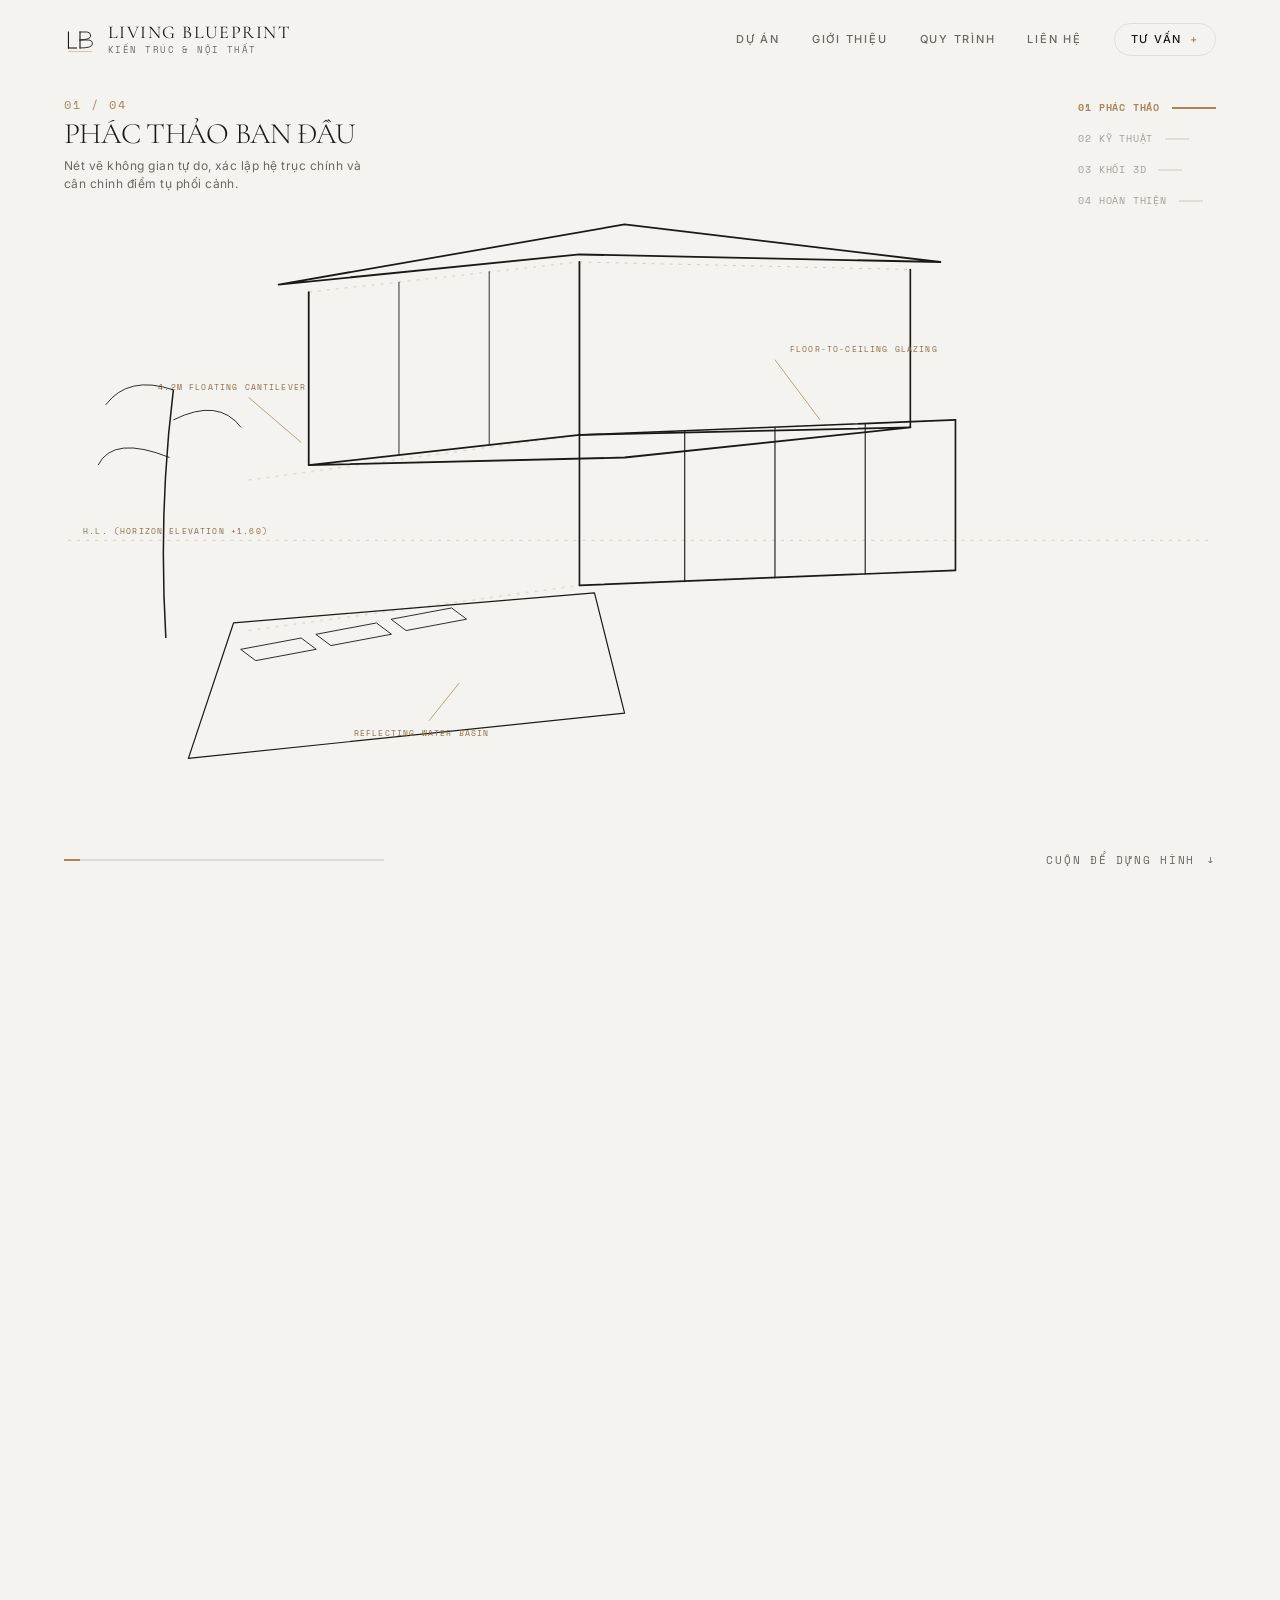
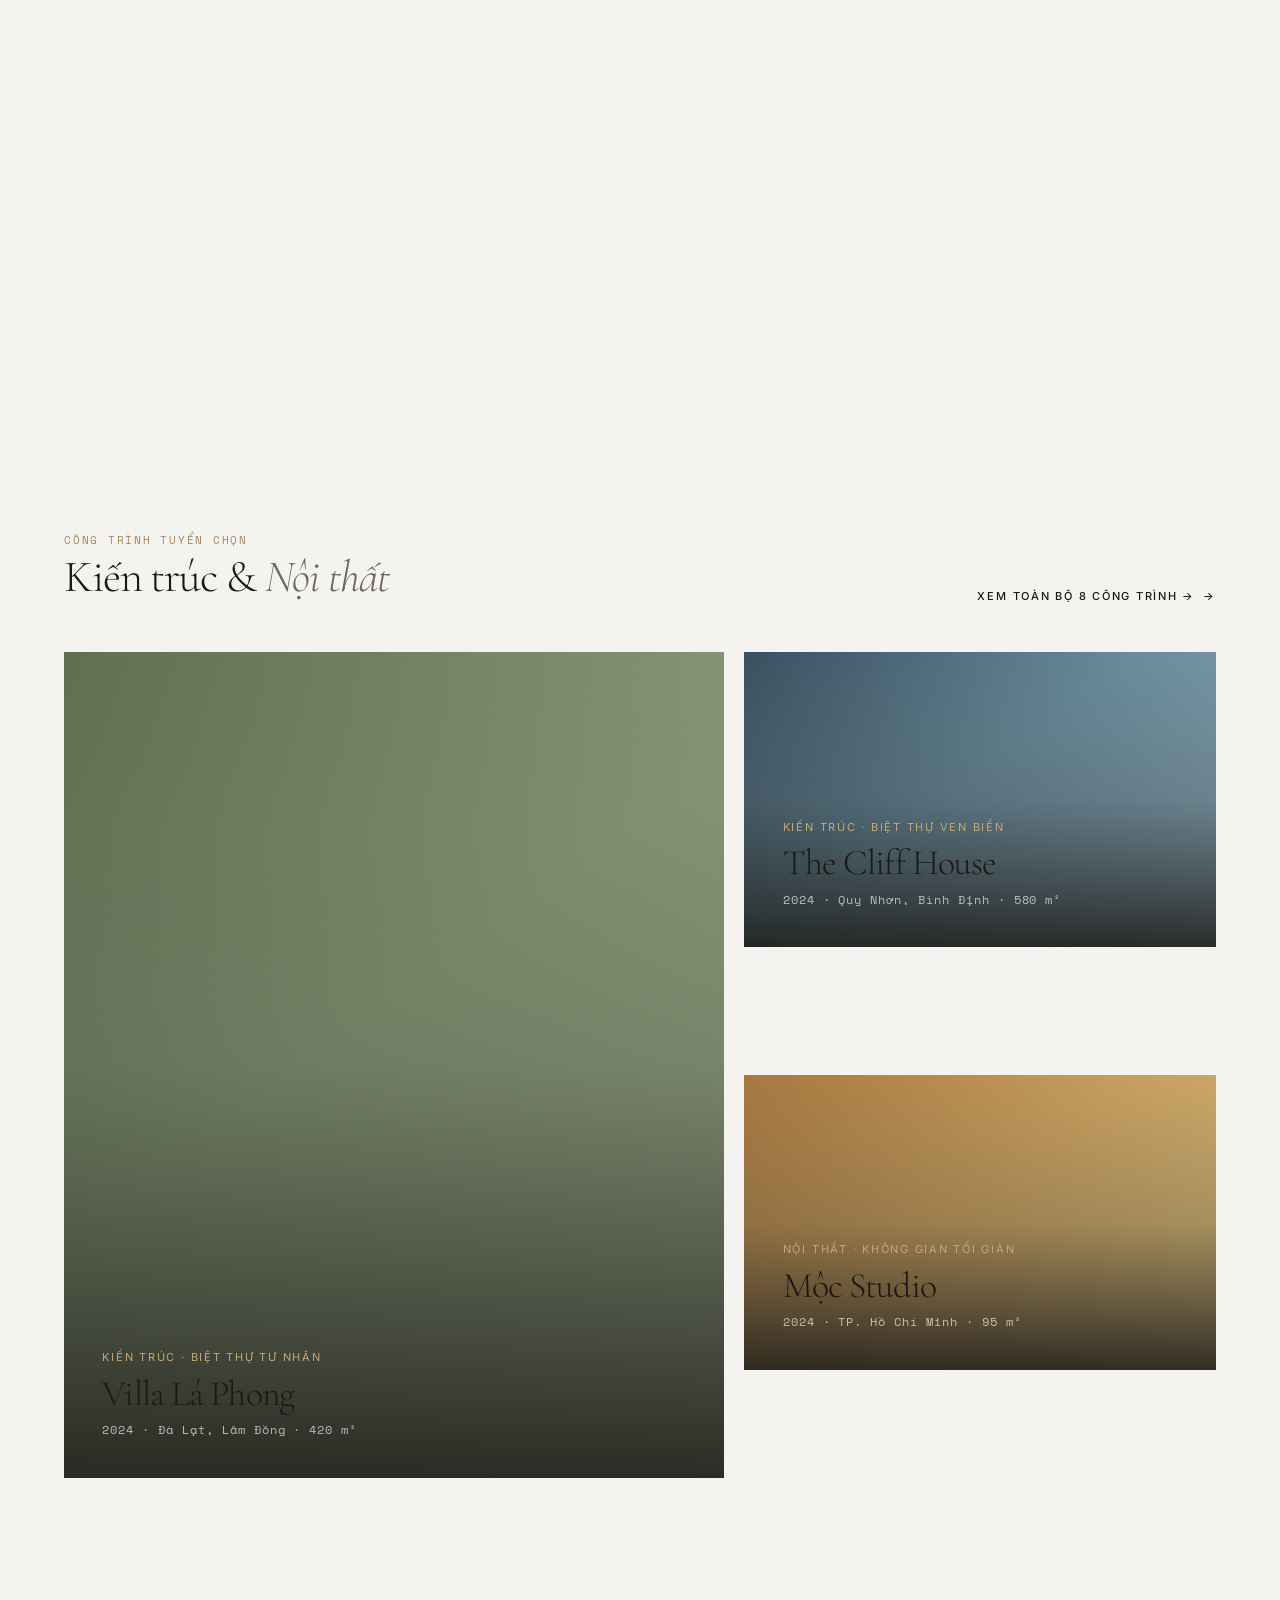
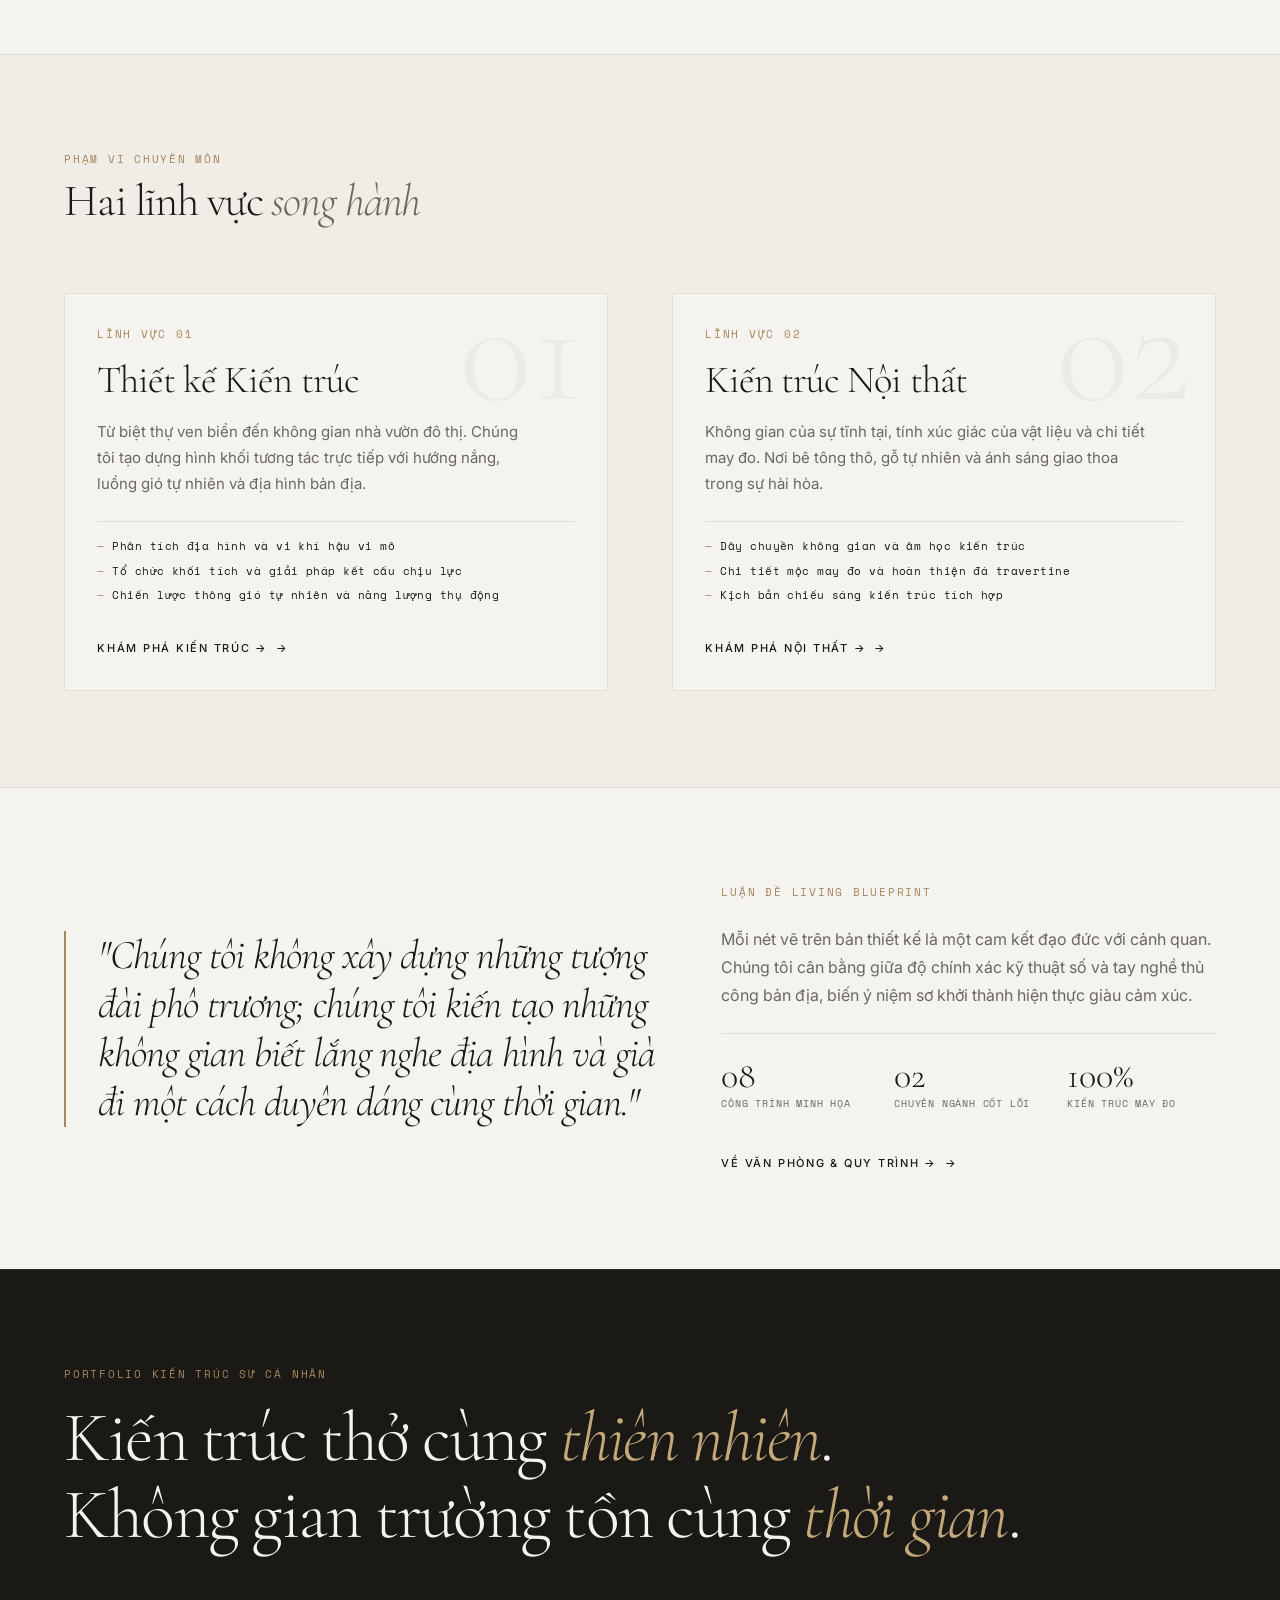
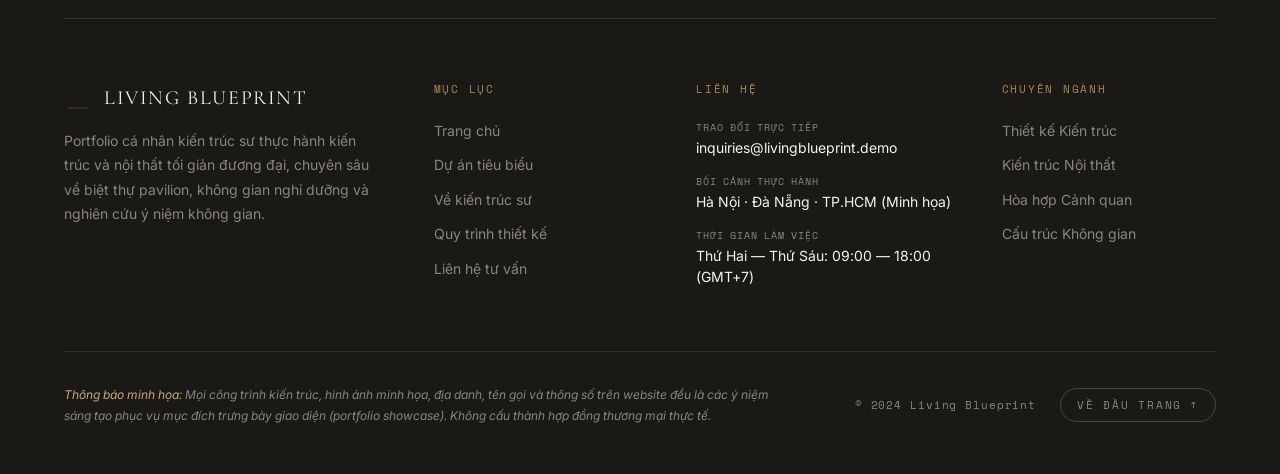
==== index.html @ 94e96c9f "Initial commit: architecture portfolio website Co-Authored-By: Claude Opus 5.5 <noreply@anthropic.co" ====
<!DOCTYPE html>
<html lang="vi">
<head>
  <meta charset="UTF-8">
  <meta name="viewport" content="width=device-width, initial-scale=1.0">
  <meta name="description" content="Living Blueprint — Portfolio cá nhân kiến trúc sư thực hành kiến trúc &amp; nội thất đương đại. Trải nghiệm biến đổi không gian kiến trúc 4 giai đoạn.">
  <meta name="robots" content="noindex, nofollow">
  <title>Living Blueprint — Kiến trúc &amp; Nội thất</title>

  <!-- Open Graph -->
  <meta property="og:type" content="website">
  <meta property="og:title" content="Living Blueprint — Kiến trúc &amp; Nội thất">
  <meta property="og:description" content="Portfolio cá nhân kiến trúc sư thực hành kiến trúc &amp; nội thất tối giản đương đại.">
  <meta property="og:locale" content="vi_VN">

  <!-- Favicon -->
  <link rel="icon" type="image/svg+xml"
    href="data:image/svg+xml,%3Csvg xmlns='http://www.w3.org/2000/svg' viewBox='0 0 32 32'%3E%3Crect width='32' height='32' fill='%23F5F3EF'/%3E%3Cline x1='8' y1='8' x2='8' y2='22' stroke='%231A1916' stroke-width='2'/%3E%3Cline x1='8' y1='22' x2='15' y2='22' stroke='%231A1916' stroke-width='2'/%3E%3Cline x1='18' y1='8' x2='18' y2='22' stroke='%231A1916' stroke-width='2'/%3E%3Cpath d='M18 8 L25 8 Q28 8 28 12 Q28 15 18 16' stroke='%231A1916' stroke-width='1.5' fill='none'/%3E%3Cpath d='M18 16 L26 16 Q30 16 30 20 Q30 24 18 24' stroke='%231A1916' stroke-width='1.5' fill='none'/%3E%3Cline x1='8' y1='28' x2='28' y2='28' stroke='%23A8865C' stroke-width='1'/%3E%3C/svg%3E">

  <!-- Google Fonts: Cormorant Garamond, Inter, Space Mono -->
  <link rel="preconnect" href="https://fonts.googleapis.com">
  <link rel="preconnect" href="https://fonts.gstatic.com" crossorigin>
  <link href="https://fonts.googleapis.com/css2?family=Cormorant+Garamond:ital,wght@0,300;0,400;0,500;0,600;1,300;1,400;1,500&family=Inter:wght@300;400;500;600&family=Space+Mono:ital,wght@0,400;0,700;1,400&display=swap" rel="stylesheet">

  <!-- Foundation CSS -->
  <link rel="stylesheet" href="css/reset.css">
  <link rel="stylesheet" href="css/variables.css">
  <link rel="stylesheet" href="css/typography.css">
  <link rel="stylesheet" href="css/layout.css">

  <!-- Global Components CSS — Phase 1 -->
  <link rel="stylesheet" href="css/components/navbar.css">
  <link rel="stylesheet" href="css/components/drawer.css">
  <link rel="stylesheet" href="css/components/cursor.css">
  <link rel="stylesheet" href="css/components/footer.css">
  <link rel="stylesheet" href="css/components/loader.css">

  <!-- Phase 2: Hero & Home Styles -->
  <link rel="stylesheet" href="css/components/hero.css">
  <link rel="stylesheet" href="css/pages/home.css">

  <!-- GSAP & ScrollTrigger (Local vendor scripts with fallback) -->
  <script src="js/vendor/gsap.min.js"></script>
  <script src="js/vendor/ScrollTrigger.min.js"></script>
</head>

<body>

  <!-- ── 1. PAGE LOADER ── -->
  <div class="page-loader" aria-hidden="false">
    <div class="page-loader__content">
      <img src="assets/svg/logo.svg" alt="" class="page-loader__logo" width="48" height="48">
      <span class="page-loader__brand">Living Blueprint</span>
      <div class="page-loader__line-wrap" aria-hidden="true">
        <div class="page-loader__line"></div>
      </div>
    </div>
  </div>

  <!-- ── 2. CUSTOM RING CURSOR (Desktop only) ── -->
  <div class="custom-cursor is-hidden" aria-hidden="true">
    <div class="custom-cursor__dot"></div>
    <div class="custom-cursor__ring">
      <span class="custom-cursor__label">XEM</span>
    </div>
  </div>

  <!-- ── 3. MOBILE FULLSCREEN DRAWER ── -->
  <aside id="mobile-nav-drawer" class="mobile-drawer" aria-label="Menu di động" aria-hidden="true">
    <div class="mobile-drawer__header">
      <a href="index.html" class="mobile-drawer__brand">
        <img src="assets/svg/logo.svg" alt="" width="28" height="28">
        <span class="mobile-drawer__brand-title">Living Blueprint</span>
      </a>
      <button class="mobile-drawer__close" type="button" aria-label="Đóng menu">
        <img src="assets/svg/icons/close.svg" alt="" class="mobile-drawer__close-icon" width="18" height="18">
      </button>
    </div>

    <nav class="mobile-drawer__nav" aria-label="Liên kết điều hướng di động">
      <ul class="mobile-drawer__list" role="list">
        <li class="mobile-drawer__item">
          <a href="projects.html" class="mobile-drawer__link">
            <span class="mobile-drawer__num">01</span>
            <span class="mobile-drawer__text">Dự án</span>
          </a>
        </li>
        <li class="mobile-drawer__item">
          <a href="about.html" class="mobile-drawer__link">
            <span class="mobile-drawer__num">02</span>
            <span class="mobile-drawer__text">Giới thiệu</span>
          </a>
        </li>
        <li class="mobile-drawer__item">
          <a href="about.html#process" class="mobile-drawer__link">
            <span class="mobile-drawer__num">03</span>
            <span class="mobile-drawer__text">Quy trình</span>
          </a>
        </li>
        <li class="mobile-drawer__item">
          <a href="contact.html" class="mobile-drawer__link">
            <span class="mobile-drawer__num">04</span>
            <span class="mobile-drawer__text">Liên hệ</span>
          </a>
        </li>
      </ul>
    </nav>

    <div class="mobile-drawer__footer">
      <span class="mobile-drawer__meta">Liên hệ hợp tác</span>
      <a href="mailto:hello@livingblueprint.demo" class="mobile-drawer__email">hello@livingblueprint.demo</a>
      <span class="mobile-drawer__note">Mọi ý tưởng kiến trúc hiển thị là tác phẩm minh họa mẫu.</span>
    </div>
  </aside>

  <!-- ── PAGE WRAPPER ── -->
  <div class="page-wrapper">

    <a href="#main-content" class="sr-only">Bỏ qua điều hướng đến nội dung chính</a>

    <!-- ── 4. HEADER & NAVBAR ── -->
    <header role="banner">
      <nav class="site-navbar" aria-label="Điều hướng chính">
        <div class="site-navbar__inner">
          <a href="index.html" class="site-navbar__brand" aria-label="Living Blueprint — Trang chủ">
            <img src="assets/svg/logo.svg" alt="" class="site-navbar__logo-icon" width="32" height="32">
            <div class="site-navbar__brand-text">
              <span class="site-navbar__brand-title">Living Blueprint</span>
              <span class="site-navbar__brand-sub">Kiến trúc &amp; Nội thất</span>
            </div>
          </a>

          <div class="site-navbar__nav">
            <ul class="site-navbar__links" role="list">
              <li><a href="projects.html" class="site-navbar__link">Dự án</a></li>
              <li><a href="about.html" class="site-navbar__link">Giới thiệu</a></li>
              <li><a href="about.html#process" class="site-navbar__link">Quy trình</a></li>
              <li><a href="contact.html" class="site-navbar__link">Liên hệ</a></li>
            </ul>

            <a href="contact.html" class="site-navbar__cta" aria-label="Gửi yêu cầu tư vấn">
              <span>Tư vấn</span>
              <span class="site-navbar__cta-plus" aria-hidden="true">+</span>
            </a>
          </div>

          <!-- Mobile Toggle Button -->
          <button class="site-navbar__toggle" type="button" aria-label="Mở menu điều hướng di động" aria-expanded="false" aria-controls="mobile-nav-drawer">
            <span class="site-navbar__toggle-line"></span>
            <span class="site-navbar__toggle-line"></span>
          </button>
        </div>
      </nav>
    </header>

    <!-- ── MAIN CONTENT ── -->
    <main id="main-content">

      <!-- ========================================================
           PHASE 2: CINEMATIC HERO SCROLL (4-STAGE TRANSFORMATION)
           Stage 1: Sketch → Stage 2: Blueprint → Stage 3: 3D → Stage 4: Reality
           ======================================================== -->
      <section class="hero-cinematic" aria-label="Trải nghiệm kiến trúc tương tác 4 giai đoạn">
        <div class="hero-cinematic__sticky">

          <!-- Background Atmospheric Tone Transitions -->
          <div class="hero-cinematic__bg-blueprint" aria-hidden="true"></div>
          <div class="hero-cinematic__bg-reality" aria-hidden="true"></div>

          <!-- Top HUD Bar: Stage Metadata & Stepper Buttons -->
          <div class="hero-cinematic__hud" aria-live="polite">
            <div class="hero-hud__stage-info">
              <span class="hero-hud__index">01 / 04</span>
              <h2 class="hero-hud__label">PHÁC THẢO BAN ĐẦU</h2>
              <p class="hero-hud__desc">Nét vẽ không gian tự do, xác lập hệ trục chính và cân chỉnh điểm tụ phối cảnh.</p>
            </div>

            <!-- Stage jump stepper -->
            <nav class="hero-hud__stepper" aria-label="Chuyển nhanh giai đoạn kiến trúc">
              <button class="hero-hud__step-btn is-active" data-stage="0" type="button" aria-label="Giai đoạn 1: Phác thảo">
                <span class="hero-hud__step-name">01 Phác thảo</span>
                <span class="hero-hud__step-pill"></span>
              </button>
              <button class="hero-hud__step-btn" data-stage="1" type="button" aria-label="Giai đoạn 2: Bản vẽ kỹ thuật">
                <span class="hero-hud__step-name">02 Kỹ thuật</span>
                <span class="hero-hud__step-pill"></span>
              </button>
              <button class="hero-hud__step-btn" data-stage="2" type="button" aria-label="Giai đoạn 3: Phối cảnh 3D">
                <span class="hero-hud__step-name">03 Khối 3D</span>
                <span class="hero-hud__step-pill"></span>
              </button>
              <button class="hero-hud__step-btn" data-stage="3" type="button" aria-label="Giai đoạn 4: Hoàn thiện thực tế">
                <span class="hero-hud__step-name">04 Hoàn thiện</span>
                <span class="hero-hud__step-pill"></span>
              </button>
            </nav>
          </div>

          <!-- Visual Stage: Master Architectural SVG (Unified Perspective Model) -->
          <div class="hero-cinematic__stage">
            <svg class="hero-architectural-svg" viewBox="0 0 1600 1000" fill="none" xmlns="http://www.w3.org/2000/svg" role="img" aria-label="Mô hình công trình biệt thự pavilion hiện đại qua 4 giai đoạn kiến trúc">
              <title>Living Blueprint — Architectural Transformation</title>

              <!-- Shared Definitions: Grids, Patterns & Gradients -->
              <defs>
                <!-- Blueprint Fine Grid (10x10) -->
                <pattern id="blueprint-grid-fine" width="10" height="10" patternUnits="userSpaceOnUse">
                  <path d="M 10 0 L 0 0 0 10" fill="none" stroke="rgba(74, 144, 217, 0.08)" stroke-width="0.7"/>
                </pattern>
                <!-- Blueprint Major Grid (50x50) -->
                <pattern id="blueprint-grid-major" width="50" height="50" patternUnits="userSpaceOnUse">
                  <rect width="50" height="50" fill="url(#blueprint-grid-fine)"/>
                  <path d="M 50 0 L 0 0 0 50" fill="none" stroke="rgba(74, 144, 217, 0.22)" stroke-width="1"/>
                </pattern>

                <!-- Wood Teak Louvers Pattern for Reality -->
                <pattern id="teak-louvers" width="8" height="20" patternUnits="userSpaceOnUse">
                  <rect width="4" height="20" fill="#9C7244"/>
                  <rect x="4" width="4" height="20" fill="#BD9360"/>
                  <line x1="0" y1="0" x2="0" y2="20" stroke="#7A5630" stroke-width="0.8"/>
                </pattern>

                <!-- Travertine Stone Courses Pattern -->
                <pattern id="travertine-bands" width="60" height="18" patternUnits="userSpaceOnUse">
                  <rect width="60" height="18" fill="#E6DFD3"/>
                  <line x1="0" y1="18" x2="60" y2="18" stroke="#CEC5B6" stroke-width="1"/>
                  <line x1="30" y1="0" x2="30" y2="18" stroke="#CEC5B6" stroke-width="0.6"/>
                </pattern>

                <!-- Glass Reflections Gradient -->
                <linearGradient id="glass-grad" x1="0" y1="0" x2="1" y2="1">
                  <stop offset="0%" stop-color="#CBE0E8" stop-opacity="0.45"/>
                  <stop offset="40%" stop-color="#EAF5F8" stop-opacity="0.75"/>
                  <stop offset="60%" stop-color="#A8C7D2" stop-opacity="0.30"/>
                  <stop offset="100%" stop-color="#8BB0BC" stop-opacity="0.60"/>
                </linearGradient>

                <!-- Pool Water Shimmer Gradient -->
                <linearGradient id="pool-shimmer" x1="0" y1="0" x2="1" y2="0.6">
                  <stop offset="0%" stop-color="#5B8D99"/>
                  <stop offset="50%" stop-color="#7BB4C2"/>
                  <stop offset="100%" stop-color="#4A7985"/>
                </linearGradient>

                <!-- Warm Interior Light Radial Glow -->
                <radialGradient id="interior-glow" cx="50%" cy="50%" r="50%">
                  <stop offset="0%" stop-color="#FFE8B8" stop-opacity="0.9"/>
                  <stop offset="40%" stop-color="#E8C482" stop-opacity="0.6"/>
                  <stop offset="100%" stop-color="#C49B52" stop-opacity="0"/>
                </radialGradient>
              </defs>

              <!-- ==============================================
                   STAGE 1: SKETCH LAYER
                   ============================================== -->
              <g id="layer-sketch" class="hero-layer">
                <!-- Horizon line and Vanishing Rays -->
                <line x1="40" y1="620" x2="1560" y2="620" class="sketch-guide"/>
                <text x="60" y="612" class="sketch-annotation">H.L. (HORIZON ELEVATION +1.60)</text>

                <!-- Left Vanishing Rays (-400, 620) -->
                <line x1="280" y1="740" x2="720" y2="680" class="sketch-guide"/>
                <line x1="280" y1="540" x2="720" y2="480" class="sketch-guide"/>
                <line x1="360" y1="290" x2="720" y2="250" class="sketch-guide"/>

                <!-- Right Vanishing Rays (2200, 620) -->
                <line x1="720" y1="680" x2="1220" y2="660" class="sketch-guide"/>
                <line x1="720" y1="480" x2="1220" y2="460" class="sketch-guide"/>
                <line x1="720" y1="250" x2="1160" y2="260" class="sketch-guide"/>

                <!-- Ground Infinity Pool Perimeter Sketch -->
                <polygon points="200,910 780,850 740,690 260,730" class="sketch-line sketch-stroke" stroke-width="1.6"/>
                <!-- Pool stepping stones -->
                <polygon points="290,780 370,765 350,750 270,765" class="sketch-line sketch-stroke" stroke-width="1.2"/>
                <polygon points="390,760 470,745 450,730 370,745" class="sketch-line sketch-stroke" stroke-width="1.2"/>
                <polygon points="490,740 570,725 550,710 470,725" class="sketch-line sketch-stroke" stroke-width="1.2"/>

                <!-- Ground Level Living Pavilion -->
                <line x1="720" y1="680" x2="720" y2="480" class="sketch-line sketch-stroke" stroke-width="2.2"/>
                <line x1="1220" y1="660" x2="1220" y2="460" class="sketch-line sketch-stroke" stroke-width="2.2"/>
                <line x1="720" y1="680" x2="1220" y2="660" class="sketch-line sketch-stroke" stroke-width="2.2"/>
                <line x1="720" y1="480" x2="1220" y2="460" class="sketch-line sketch-stroke" stroke-width="2.2"/>

                <!-- Ground Floor Slender Steel Columns -->
                <line x1="860" y1="675" x2="860" y2="475" class="sketch-line sketch-stroke" stroke-width="1.5"/>
                <line x1="980" y1="670" x2="980" y2="470" class="sketch-line sketch-stroke" stroke-width="1.5"/>
                <line x1="1100" y1="665" x2="1100" y2="465" class="sketch-line sketch-stroke" stroke-width="1.5"/>

                <!-- Cantilever Floating Upper Volume -->
                <!-- Bottom soffit slab -->
                <polygon points="360,520 720,480 1160,470 780,510" class="sketch-line sketch-stroke" stroke-width="2.4"/>
                <!-- Front vertical corner -->
                <line x1="720" y1="480" x2="720" y2="250" class="sketch-line sketch-stroke" stroke-width="2.4"/>
                <!-- Left cantilever floating edge -->
                <line x1="360" y1="520" x2="360" y2="290" class="sketch-line sketch-stroke" stroke-width="2.4"/>
                <!-- Right volume edge -->
                <line x1="1160" y1="470" x2="1160" y2="260" class="sketch-line sketch-stroke" stroke-width="2.2"/>
                <!-- Top roof slab perimeter -->
                <polygon points="320,280 720,240 1200,250 780,200" class="sketch-line sketch-stroke" stroke-width="2.4"/>
                <!-- Upper floor glazing mullions -->
                <line x1="480" y1="506" x2="480" y2="277" class="sketch-line sketch-stroke" stroke-width="1.2"/>
                <line x1="600" y1="493" x2="600" y2="263" class="sketch-line sketch-stroke" stroke-width="1.2"/>

                <!-- Architectural Sketch Annotations -->
                <g class="sketch-annotations">
                  <path d="M 280 430 L 350 490" stroke="var(--color-accent)" stroke-width="1" marker-end="url(#arrow)"/>
                  <text x="160" y="420" class="sketch-annotation">4.2M FLOATING CANTILEVER</text>

                  <path d="M 980 380 L 1040 460" stroke="var(--color-accent)" stroke-width="1"/>
                  <text x="1000" y="370" class="sketch-annotation">FLOOR-TO-CEILING GLAZING</text>

                  <path d="M 520 860 L 560 810" stroke="var(--color-accent)" stroke-width="1"/>
                  <text x="420" y="880" class="sketch-annotation">REFLECTING WATER BASIN</text>
                </g>

                <!-- Pine tree gesture sketch on left -->
                <path d="M 170 750 Q 160 580 180 420" stroke="var(--color-ink)" stroke-width="2" fill="none"/>
                <path d="M 180 420 Q 120 400 90 440" stroke="var(--color-ink)" stroke-width="1.2" fill="none"/>
                <path d="M 180 460 Q 240 430 270 470" stroke="var(--color-ink)" stroke-width="1.2" fill="none"/>
                <path d="M 175 510 Q 100 480 80 520" stroke="var(--color-ink)" stroke-width="1.2" fill="none"/>
              </g>

              <!-- ==============================================
                   STAGE 2: BLUEPRINT LAYER
                   ============================================== -->
              <g id="layer-blueprint" class="hero-layer" opacity="0">
                <!-- Blueprint Grid Canvas -->
                <rect x="0" y="0" width="1600" height="1000" fill="url(#blueprint-grid-major)"/>

                <!-- Structural Grid Axis Lines -->
                <line x1="360" y1="120" x2="360" y2="860" class="blueprint-axis"/>
                <line x1="720" y1="120" x2="720" y2="860" class="blueprint-axis"/>
                <line x1="1160" y1="120" x2="1160" y2="860" class="blueprint-axis"/>

                <!-- Axis Bubbles Top -->
                <circle cx="360" cy="110" r="16" stroke="#4A90D9" stroke-width="1.5" fill="#0A1628"/>
                <text x="360" y="115" text-anchor="middle" class="blueprint-text">A</text>

                <circle cx="720" cy="110" r="16" stroke="#4A90D9" stroke-width="1.5" fill="#0A1628"/>
                <text x="720" y="115" text-anchor="middle" class="blueprint-text">B</text>

                <circle cx="1160" cy="110" r="16" stroke="#4A90D9" stroke-width="1.5" fill="#0A1628"/>
                <text x="1160" y="115" text-anchor="middle" class="blueprint-text">C</text>

                <!-- Elevation Markers Left -->
                <text x="70" y="255" class="blueprint-dim">▲ ROOF SLAB +7.400</text>
                <line x1="180" y1="250" x2="320" y2="250" stroke="#4A90D9" stroke-width="1" stroke-dasharray="2,3"/>

                <text x="70" y="485" class="blueprint-dim">▲ FFL LEVEL 2 +3.600</text>
                <line x1="180" y1="480" x2="280" y2="480" stroke="#4A90D9" stroke-width="1" stroke-dasharray="2,3"/>

                <text x="70" y="685" class="blueprint-dim">▼ FFL LEVEL 1 +0.000</text>
                <line x1="180" y1="680" x2="260" y2="680" stroke="#4A90D9" stroke-width="1" stroke-dasharray="2,3"/>

                <!-- Dimension Strings (Dimension Ticks) -->
                <!-- Dim A-B (4,200mm) -->
                <line x1="360" y1="160" x2="720" y2="160" stroke="#4A90D9" stroke-width="1.2"/>
                <line x1="360" y1="152" x2="360" y2="168" stroke="#4A90D9" stroke-width="1.5"/>
                <line x1="720" y1="152" x2="720" y2="168" stroke="#4A90D9" stroke-width="1.5"/>
                <text x="540" y="152" text-anchor="middle" class="blueprint-dim">4,200 mm</text>

                <!-- Dim B-C (8,600mm) -->
                <line x1="720" y1="160" x2="1160" y2="160" stroke="#4A90D9" stroke-width="1.2"/>
                <line x1="1160" y1="152" x2="1160" y2="168" stroke="#4A90D9" stroke-width="1.5"/>
                <text x="940" y="152" text-anchor="middle" class="blueprint-dim">8,600 mm</text>

                <!-- Precise CAD Geometry of Pavilion -->
                <!-- Pool basin CAD -->
                <polygon points="200,910 780,850 740,690 260,730" class="blueprint-line" stroke-width="1.5"/>
                <!-- Pool water depth grid -->
                <line x1="230" y1="820" x2="760" y2="770" stroke="rgba(74, 144, 217, 0.4)" stroke-dasharray="3,3"/>

                <!-- Ground Floor Pavilion CAD with double walls -->
                <polygon points="720,680 1220,660 1220,460 720,480" class="blueprint-line" stroke-width="2"/>
                <!-- Inner offset wall line -->
                <polygon points="730,670 1210,652 1210,470 730,488" stroke="rgba(74, 144, 217, 0.5)" stroke-width="1" fill="none"/>

                <!-- Columns Crosshairs -->
                <circle cx="860" cy="575" r="7" stroke="#4A90D9" stroke-width="1.5" fill="#0A1628"/>
                <line x1="850" y1="575" x2="870" y2="575" stroke="#4A90D9" stroke-width="1"/>
                <line x1="860" y1="565" x2="860" y2="585" stroke="#4A90D9" stroke-width="1"/>

                <circle cx="980" cy="570" r="7" stroke="#4A90D9" stroke-width="1.5" fill="#0A1628"/>
                <line x1="970" y1="570" x2="990" y2="570" stroke="#4A90D9" stroke-width="1"/>
                <line x1="980" y1="560" x2="980" y2="580" stroke="#4A90D9" stroke-width="1"/>

                <circle cx="1100" cy="565" r="7" stroke="#4A90D9" stroke-width="1.5" fill="#0A1628"/>
                <line x1="1090" y1="565" x2="1110" y2="565" stroke="#4A90D9" stroke-width="1"/>
                <line x1="1100" y1="555" x2="1100" y2="575" stroke="#4A90D9" stroke-width="1"/>

                <!-- Cantilever Structure CAD -->
                <polygon points="360,520 720,480 1160,470 780,510" class="blueprint-line" stroke-width="2.2"/>
                <polygon points="360,290 720,250 1160,260 780,300" class="blueprint-line" stroke-width="2.2"/>
                <line x1="360" y1="520" x2="360" y2="290" class="blueprint-line" stroke-width="2.2"/>
                <line x1="720" y1="480" x2="720" y2="250" class="blueprint-line" stroke-width="2.2"/>
                <line x1="1160" y1="470" x2="1160" y2="260" class="blueprint-line" stroke-width="2.2"/>

                <!-- Structural cross bracing (tension cable schematic) -->
                <line x1="360" y1="520" x2="720" y2="250" stroke="rgba(74, 144, 217, 0.4)" stroke-dasharray="4,4"/>
                <line x1="360" y1="290" x2="720" y2="480" stroke="rgba(74, 144, 217, 0.4)" stroke-dasharray="4,4"/>

                <!-- Technical Title Block Lower Right -->
                <g transform="translate(1120, 840)">
                  <rect width="400" height="110" fill="#0A1628" stroke="#4A90D9" stroke-width="1.5"/>
                  <text x="20" y="30" class="blueprint-text" font-weight="bold">LIVING BLUEPRINT STUDIO</text>
                  <text x="20" y="55" class="blueprint-dim">PROJECT: MODERN COASTAL PAVILION</text>
                  <text x="20" y="75" class="blueprint-dim">DRAWING: AXONOMETRIC STRUCTURAL FRAME</text>
                  <text x="20" y="95" class="blueprint-dim">SCALE: 1:100 · STAGE 02 / REV 04</text>
                </g>
              </g>

              <!-- ==============================================
                   STAGE 3: 3D VOLUMETRIC FORM
                   ============================================== -->
              <g id="layer-3d" class="hero-layer" opacity="0">
                <!-- Ground cast shadow polygon (45 deg sun shadow) -->
                <polygon points="720,680 1280,660 1480,780 940,840 780,850" fill="rgba(26, 25, 22, 0.16)"/>
                <!-- Cantilever shadow cast over pool water -->
                <polygon points="360,520 720,480 680,720 280,760" fill="rgba(26, 25, 22, 0.22)"/>

                <!-- Sunken Pool Basin 3D Volume -->
                <polygon points="200,910 780,850 740,690 260,730" fill="#758C96"/>
                <!-- Pool water surface -->
                <polygon points="215,898 765,842 730,700 270,736" fill="#98AFB8"/>
                <!-- Stepping stones 3D blocks -->
                <!-- Stone 1 -->
                <polygon points="290,780 370,765 350,750 270,765" fill="#EAE6DE"/>
                <polygon points="270,765 290,780 290,790 270,775" fill="#7A756D"/>
                <polygon points="290,780 370,765 370,775 290,790" fill="#9E988E"/>
                <!-- Stone 2 -->
                <polygon points="390,760 470,745 450,730 370,745" fill="#EAE6DE"/>
                <polygon points="370,745 390,760 390,770 370,755" fill="#7A756D"/>
                <polygon points="390,760 470,745 470,755 390,770" fill="#9E988E"/>
                <!-- Stone 3 -->
                <polygon points="490,740 570,725 550,710 470,725" fill="#EAE6DE"/>
                <polygon points="470,725 490,740 490,750 470,735" fill="#7A756D"/>
                <polygon points="490,740 570,725 570,735 490,750" fill="#9E988E"/>

                <!-- Ground Floor Solid Structure & Glass -->
                <!-- Back solid wall -->
                <polygon points="720,680 1220,660 1220,460 720,480" fill="#C5BFB2"/>
                <!-- Glass Curtain Wall (Semi-transparent with 3D reflection strips) -->
                <polygon points="725,676 1215,657 1215,465 725,483" fill="url(#glass-grad)" stroke="#92A9B2" stroke-width="1"/>
                <line x1="860" y1="672" x2="860" y2="477" stroke="#2B2A27" stroke-width="3"/>
                <line x1="980" y1="667" x2="980" y2="472" stroke="#2B2A27" stroke-width="3"/>
                <line x1="1100" y1="662" x2="1100" y2="467" stroke="#2B2A27" stroke-width="3"/>

                <!-- Cantilever Soffit (Underside in deep architectural shadow) -->
                <polygon points="360,520 720,480 1160,470 780,510" fill="#6A655B"/>

                <!-- Cantilever Front Facade (in partial shade) -->
                <polygon points="720,480 1160,470 1160,260 720,250" fill="#BCB6A8"/>

                <!-- Cantilever Left Facade (Catching direct ambient sun) -->
                <polygon points="360,520 720,480 720,250 360,290" fill="#EFEBE3"/>
                <!-- Cantilever Glass Balcony/Window -->
                <polygon points="380,505 700,475 700,290 380,325" fill="url(#glass-grad)" stroke="#A0B8C2" stroke-width="1"/>

                <!-- Upper Roof Slab 3D Volume (Top surface catching pure skylight) -->
                <!-- Top surface -->
                <polygon points="320,280 720,240 1200,250 780,200" fill="#FAF7F2" stroke="#D8D2C5" stroke-width="1"/>
                <!-- Roof front edge thickness -->
                <polygon points="320,280 720,240 720,250 320,290" fill="#D3CCC0"/>
                <polygon points="720,240 1200,250 1200,260 720,250" fill="#A8A295"/>

                <!-- 3D coordinate compass watermark in corner -->
                <g transform="translate(1360, 200)" opacity="0.4">
                  <line x1="0" y1="0" x2="-40" y2="25" stroke="#1A1916" stroke-width="1.5"/>
                  <text x="-48" y="32" class="sketch-annotation">X</text>
                  <line x1="0" y1="0" x2="40" y2="15" stroke="#1A1916" stroke-width="1.5"/>
                  <text x="45" y="20" class="sketch-annotation">Y</text>
                  <line x1="0" y1="0" x2="0" y2="-45" stroke="#1A1916" stroke-width="1.5"/>
                  <text x="-4" y="-50" class="sketch-annotation">Z</text>
                </g>
              </g>

              <!-- ==============================================
                   STAGE 4: TECTONIC REALITY
                   ============================================== -->
              <g id="layer-reality" class="hero-layer" opacity="0">
                <!-- Warm ambient ground plane -->
                <polygon points="0,680 1600,640 1600,1000 0,1000" fill="#E8E4DC"/>

                <!-- Realistic Pool with Shimmering Water & Caustics -->
                <!-- Pool coping frame (Honed dark basalt stone) -->
                <polygon points="190,920 790,855 745,685 250,725" fill="#42413E"/>
                <!-- Water body -->
                <polygon points="200,910 780,850 740,690 260,730" fill="url(#pool-shimmer)"/>

                <!-- Submerged pool light glow -->
                <ellipse cx="480" cy="780" rx="140" ry="40" fill="rgba(195, 235, 245, 0.45)"/>

                <!-- Stepping Stones in Travertine with underwater reflections -->
                <!-- Step 1 -->
                <polygon points="290,780 370,765 350,750 270,765" fill="#F0EDE4"/>
                <polygon points="270,765 290,780 290,788 270,773" fill="#69655D"/>
                <polygon points="290,780 370,765 370,773 290,788" fill="#8C867B"/>
                <!-- Step 2 -->
                <polygon points="390,760 470,745 450,730 370,745" fill="#F0EDE4"/>
                <polygon points="370,745 390,760 390,768 370,753" fill="#69655D"/>
                <polygon points="390,760 470,745 470,753 390,768" fill="#8C867B"/>
                <!-- Step 3 -->
                <polygon points="490,740 570,725 550,710 470,725" fill="#F0EDE4"/>
                <polygon points="470,725 490,740 490,748 470,733" fill="#69655D"/>
                <polygon points="490,740 570,725 570,733 490,748" fill="#8C867B"/>

                <!-- Ground Floor Travertine Stone Masonry Wall -->
                <polygon points="720,680 1220,660 1220,460 720,480" fill="url(#travertine-bands)"/>

                <!-- Interior Living Room Ambient Warm Glow (Inside Panoramic Glass) -->
                <rect x="730" y="480" width="480" height="190" fill="url(#interior-glow)" opacity="0.85"/>
                <!-- Interior furniture silhouettes inside pavilion -->
                <rect x="880" y="620" width="120" height="35" rx="3" fill="#3D372E" opacity="0.8"/>
                <circle cx="1060" cy="540" r="14" fill="#FFE094" opacity="0.95"/> <!-- Warm pendant sphere -->

                <!-- Ground Floor High-Transparency Glass Screen -->
                <polygon points="725,676 1215,657 1215,465 725,483" fill="url(#glass-grad)" opacity="0.65"/>
                <!-- Architectural Bronze Columns -->
                <line x1="860" y1="672" x2="860" y2="477" stroke="#383024" stroke-width="4"/>
                <line x1="980" y1="667" x2="980" y2="472" stroke="#383024" stroke-width="4"/>
                <line x1="1100" y1="662" x2="1100" y2="467" stroke="#383024" stroke-width="4"/>

                <!-- Cantilever Volume with Rich Natural Teak Wood Louvers -->
                <!-- Underside soffit (smoked oak) -->
                <polygon points="360,520 720,480 1160,470 780,510" fill="#4A3824"/>
                <!-- Front facade louvers -->
                <polygon points="720,480 1160,470 1160,260 720,250" fill="url(#teak-louvers)"/>

                <!-- Left Master Bedroom Cantilever Facade -->
                <polygon points="360,520 720,480 720,250 360,290" fill="#E6DFD4"/>
                <!-- Recessed panoramic glass with warm bedroom lighting -->
                <polygon points="380,505 700,475 700,290 380,325" fill="url(#interior-glow)" opacity="0.75"/>
                <polygon points="380,505 700,475 700,290 380,325" fill="url(#glass-grad)" opacity="0.75"/>

                <!-- Ultra-thin cantilever roof plate with bronze fascia -->
                <polygon points="320,280 720,240 1200,250 780,200" fill="#FAF8F5"/>
                <polygon points="320,280 720,240 720,248 320,288" fill="#8A6C44"/> <!-- Warm bronze fascia edge -->
                <polygon points="720,240 1200,250 1200,258 720,248" fill="#5E482C"/>

                <!-- Landscape: Mature Architectural Japanese/Đà Lạt Pine Tree -->
                <g class="pine-tree-realistic">
                  <!-- Trunk -->
                  <path d="M 170 750 Q 155 580 178 400" stroke="#3D2F22" stroke-width="9" stroke-linecap="round" fill="none"/>
                  <path d="M 178 400 Q 120 380 90 420" stroke="#3D2F22" stroke-width="4.5" stroke-linecap="round" fill="none"/>
                  <path d="M 175 440 Q 230 420 260 450" stroke="#3D2F22" stroke-width="4.5" stroke-linecap="round" fill="none"/>

                  <!-- Textured Pine Needle Tufts -->
                  <ellipse cx="85" cy="415" rx="45" ry="18" fill="#2E4230"/>
                  <ellipse cx="140" cy="385" rx="55" ry="22" fill="#3D543F"/>
                  <ellipse cx="260" cy="445" rx="48" ry="20" fill="#283A2A"/>
                  <ellipse cx="200" cy="360" rx="42" ry="16" fill="#4B634E"/>
                  <ellipse cx="120" cy="470" rx="38" ry="15" fill="#344837"/>

                  <!-- Warm landscape up-light at tree base -->
                  <circle cx="165" cy="745" r="4" fill="#FFE2A0"/>
                  <path d="M 165 745 L 120 540 L 210 540 Z" fill="rgba(255, 226, 160, 0.12)"/>
                </g>
              </g>
            </svg>
          </div>

          <!-- Bottom HUD Bar: Progress Fill & Scroll Down Prompt -->
          <div class="hero-cinematic__bottom-bar">
            <div class="hero-bottom-bar__progress-track" aria-hidden="true">
              <div class="hero-bottom-bar__progress-fill"></div>
            </div>

            <div class="hero-bottom-bar__prompt">
              <span>Cuộn để dựng hình</span>
              <span class="hero-bottom-bar__prompt-arrow" aria-hidden="true">&darr;</span>
            </div>
          </div>

          <!-- Stage 4 Grand Title Reveal Overlay -->
          <div class="hero-stage4-reveal" aria-hidden="true">
            <div class="hero-stage4-reveal__inner">
              <p class="hero-stage4-reveal__kicker" data-content-key="home.heroKicker">LIVING BLUEPRINT · PORTFOLIO KIẾN TRÚC SƯ CÁ NHÂN</p>
              <h2 class="hero-stage4-reveal__title">Từ Nét Vẽ Đến Không Gian Sống</h2>
              <p class="hero-stage4-reveal__desc">
                Hành trình kiến tạo từ nét phác thảo ý niệm đến không gian cư ngụ tĩnh tại. Biệt thự pavilion, kiến trúc đương đại và ánh sáng tự nhiên.
              </p>
              <span style="display: block; font-family: var(--font-mono); font-size: 0.7rem; color: var(--color-accent); letter-spacing: 0.1em; text-transform: uppercase; margin-bottom: 1.25rem;">
                * Minh họa ý niệm kiến trúc (Demo Visualization)
              </span>
              <a href="#featured-works" class="hero-stage4-reveal__cta" data-cursor="view" data-cursor-label="XEM">
                <span>Khám phá công trình tiêu biểu</span>
                <span aria-hidden="true">&darr;</span>
              </a>
            </div>
          </div>

        </div><!-- .hero-cinematic__sticky -->
      </section>

      <!-- ========================================================
           HOMEPAGE SECTION 2: FEATURED WORKS (EDITORIAL GRID)
           Asymmetric 3-Project Layout with Hover Reveal
           ======================================================== -->
      <section id="featured-works" class="section" aria-label="Các công trình tiêu biểu">
        <div class="container">

          <div class="section-head section-head--row">
            <div>
              <span class="section-kicker">Công trình tuyển chọn</span>
              <h2 class="section-title">Kiến trúc &amp; <em>Nội thất</em></h2>
            </div>
            <a href="projects.html" class="link-arrow" data-cursor="view" data-cursor-label="TẤT CẢ">
              Xem toàn bộ 8 công trình &rarr;
            </a>
          </div>

          <!-- Asymmetric 3-Project Grid -->
          <div class="featured-grid" role="list">

            <!-- Lead Hero Card (Villa Lá Phong) -->
            <a href="project.html?slug=villa-la-phong" class="featured-card featured-card--lead" role="listitem" data-cursor="view" data-cursor-label="XEM">
              <div class="featured-card__bg" style="background: linear-gradient(145deg, #5E7050 0%, #8B9D7A 45%, #A8B896 100%)"></div>
              <div class="featured-card__overlay">
                <span class="featured-card__cat">Kiến trúc · Biệt thự tư nhân</span>
                <h3 class="featured-card__title">Villa Lá Phong</h3>
                <span class="featured-card__meta">2024 · Đà Lạt, Lâm Đồng · 420 m²</span>
              </div>
            </a>

            <!-- Side Card 1 (The Cliff House) -->
            <a href="project.html?slug=cliff-house" class="featured-card featured-card--side" role="listitem" data-cursor="view" data-cursor-label="XEM">
              <div class="featured-card__bg" style="background: linear-gradient(145deg, #3A5060 0%, #6A8D9D 45%, #9AB8C8 100%)"></div>
              <div class="featured-card__overlay">
                <span class="featured-card__cat">Kiến trúc · Biệt thự ven biển</span>
                <h3 class="featured-card__title">The Cliff House</h3>
                <span class="featured-card__meta">2024 · Quy Nhơn, Bình Định · 580 m²</span>
              </div>
            </a>

            <!-- Side Card 2 (Mộc Studio) -->
            <a href="project.html?slug=moc-studio" class="featured-card featured-card--side" role="listitem" data-cursor="view" data-cursor-label="XEM">
              <div class="featured-card__bg" style="background: linear-gradient(145deg, #A87840 0%, #C8A060 45%, #E0C888 100%)"></div>
              <div class="featured-card__overlay">
                <span class="featured-card__cat">Nội thất · Không gian tối giản</span>
                <h3 class="featured-card__title">Mộc Studio</h3>
                <span class="featured-card__meta">2024 · TP. Hồ Chí Minh · 95 m²</span>
              </div>
            </a>

          </div>

        </div>
      </section>

      <!-- ========================================================
           HOMEPAGE SECTION 3: DISCIPLINES & PRACTICE STRIP
           Huni Architectes inspired watermark numbers
           ======================================================== -->
      <section class="disciplines-strip" aria-label="Lĩnh vực chuyên môn">
        <div class="container">

          <div class="section-head" style="margin-bottom: var(--space-16);">
            <span class="section-kicker">Phạm vi chuyên môn</span>
            <h2 class="section-title">Hai lĩnh vực <em>song hành</em></h2>
          </div>

          <div class="disciplines-grid">

            <!-- Discipline 01: Architecture -->
            <div class="discipline-card">
              <span class="discipline-watermark" aria-hidden="true">01</span>
              <span class="discipline-tag">Lĩnh vực 01</span>
              <h3 class="discipline-title">Thiết kế Kiến trúc</h3>
              <p class="discipline-desc">
                Từ biệt thự ven biển đến không gian nhà vườn đô thị. Chúng tôi tạo dựng hình khối tương tác trực tiếp với hướng nắng, luồng gió tự nhiên và địa hình bản địa.
              </p>
              <ul class="discipline-list" role="list">
                <li class="discipline-item">Phân tích địa hình và vi khí hậu vi mô</li>
                <li class="discipline-item">Tổ chức khối tích và giải pháp kết cấu chịu lực</li>
                <li class="discipline-item">Chiến lược thông gió tự nhiên và năng lượng thụ động</li>
              </ul>
              <div style="margin-top: var(--space-4);">
                <a href="projects.html" class="link-arrow">Khám phá Kiến trúc &rarr;</a>
              </div>
            </div>

            <!-- Discipline 02: Interiors -->
            <div class="discipline-card">
              <span class="discipline-watermark" aria-hidden="true">02</span>
              <span class="discipline-tag">Lĩnh vực 02</span>
              <h3 class="discipline-title">Kiến trúc Nội thất</h3>
              <p class="discipline-desc">
                Không gian của sự tĩnh tại, tính xúc giác của vật liệu và chi tiết may đo. Nơi bê tông thô, gỗ tự nhiên và ánh sáng giao thoa trong sự hài hòa.
              </p>
              <ul class="discipline-list" role="list">
                <li class="discipline-item">Dây chuyền không gian và âm học kiến trúc</li>
                <li class="discipline-item">Chi tiết mộc may đo và hoàn thiện đá travertine</li>
                <li class="discipline-item">Kịch bản chiếu sáng kiến trúc tích hợp</li>
              </ul>
              <div style="margin-top: var(--space-4);">
                <a href="projects.html" class="link-arrow">Khám phá Nội thất &rarr;</a>
              </div>
            </div>

          </div>

        </div>
      </section>

      <!-- ========================================================
           HOMEPAGE SECTION 4: STUDIO PHILOSOPHY TEASER
           ======================================================== -->
      <section class="teaser-section" aria-label="Triết lý thiết kế">
        <div class="container">
          <div class="teaser-layout">
            <blockquote class="teaser-quote">
              "Chúng tôi không xây dựng những tượng đài phô trương; chúng tôi kiến tạo những không gian biết lắng nghe địa hình và già đi một cách duyên dáng cùng thời gian."
            </blockquote>

            <div class="teaser-content">
              <span class="section-kicker">Luận đề Living Blueprint</span>
              <p class="teaser-text">
                Mỗi nét vẽ trên bản thiết kế là một cam kết đạo đức với cảnh quan. Chúng tôi cân bằng giữa độ chính xác kỹ thuật số và tay nghề thủ công bản địa, biến ý niệm sơ khởi thành hiện thực giàu cảm xúc.
              </p>

              <div class="teaser-stats">
                <div class="teaser-stat-item">
                  <span class="teaser-stat-num">08</span>
                  <span class="teaser-stat-label">Công trình minh họa</span>
                </div>
                <div class="teaser-stat-item">
                  <span class="teaser-stat-num">02</span>
                  <span class="teaser-stat-label">Chuyên ngành cốt lõi</span>
                </div>
                <div class="teaser-stat-item">
                  <span class="teaser-stat-num">100%</span>
                  <span class="teaser-stat-label">Kiến trúc may đo</span>
                </div>
              </div>

              <div style="margin-top: var(--space-4);">
                <a href="about.html" class="link-arrow">Về văn phòng &amp; Quy trình &rarr;</a>
              </div>
            </div>
          </div>
        </div>
      </section>

    </main>

    <!-- ── 5. EDITORIAL FOOTER (Phase 1) ── -->
    <footer class="site-footer" role="contentinfo">
      <div class="site-footer__inner">

        <!-- Hero statement -->
        <div class="site-footer__hero">
          <span class="site-footer__tagline">Portfolio Kiến trúc sư Cá nhân</span>
          <h2 class="site-footer__headline">
            Kiến trúc thở cùng <em>thiên nhiên</em>.<br>
            Không gian trường tồn cùng <em>thời gian</em>.
          </h2>
        </div>

        <!-- 4 Columns Grid -->
        <div class="site-footer__grid">
          <!-- Col 1: Brand -->
          <div class="site-footer__col">
            <a href="index.html" class="site-footer__brand" aria-label="Living Blueprint — Trang chủ">
              <img src="assets/svg/logo.svg" alt="" width="28" height="28">
              <span class="site-footer__brand-title">Living Blueprint</span>
            </a>
            <p class="site-footer__desc">
              Portfolio cá nhân kiến trúc sư thực hành kiến trúc và nội thất tối giản đương đại, chuyên sâu về biệt thự pavilion, không gian nghỉ dưỡng và nghiên cứu ý niệm không gian.
            </p>
          </div>

          <!-- Col 2: Navigation -->
          <div class="site-footer__col">
            <h3 class="site-footer__col-title">Mục lục</h3>
            <ul class="site-footer__list" role="list">
              <li><a href="index.html" class="site-footer__link">Trang chủ</a></li>
              <li><a href="projects.html" class="site-footer__link">Dự án tiêu biểu</a></li>
              <li><a href="about.html" class="site-footer__link">Về kiến trúc sư</a></li>
              <li><a href="about.html#process" class="site-footer__link">Quy trình thiết kế</a></li>
              <li><a href="contact.html" class="site-footer__link">Liên hệ tư vấn</a></li>
            </ul>
          </div>

          <!-- Col 3: Practice info -->
          <div class="site-footer__col">
            <h3 class="site-footer__col-title">Liên hệ</h3>
            <div class="site-footer__info-item">
              <span class="site-footer__info-label">Trao đổi trực tiếp</span>
              <a href="mailto:inquiries@livingblueprint.demo" class="site-footer__info-value">inquiries@livingblueprint.demo</a>
            </div>
            <div class="site-footer__info-item">
              <span class="site-footer__info-label">Bối cảnh thực hành</span>
              <span class="site-footer__info-value">Hà Nội · Đà Nẵng · TP.HCM (Minh họa)</span>
            </div>
            <div class="site-footer__info-item">
              <span class="site-footer__info-label">Thời gian làm việc</span>
              <span class="site-footer__info-value">Thứ Hai — Thứ Sáu: 09:00 — 18:00 (GMT+7)</span>
            </div>
          </div>

          <!-- Col 4: Disciplines & Social -->
          <div class="site-footer__col">
            <h3 class="site-footer__col-title">Chuyên ngành</h3>
            <ul class="site-footer__list" role="list">
              <li><span class="site-footer__link">Thiết kế Kiến trúc</span></li>
              <li><span class="site-footer__link">Kiến trúc Nội thất</span></li>
              <li><span class="site-footer__link">Hòa hợp Cảnh quan</span></li>
              <li><span class="site-footer__link">Cấu trúc Không gian</span></li>
            </ul>
          </div>
        </div>

        <!-- Bottom Bar -->
        <div class="site-footer__bottom">
          <p class="site-footer__disclaimer">
            <strong>Thông báo minh họa:</strong> Mọi công trình kiến trúc, hình ảnh minh họa, địa danh,
            tên gọi và thông số trên website đều là các ý niệm sáng tạo phục vụ mục đích trưng bày giao diện (portfolio showcase).
            Không cấu thành hợp đồng thương mại thực tế.
          </p>

          <div class="site-footer__actions">
            <span class="site-footer__copyright" data-content-key="footer.copyright">&copy; 2024 Living Blueprint</span>
            <button class="site-footer__back-to-top" type="button" aria-label="Cuộn về đầu trang">
              <span>Về đầu trang</span>
              <span class="site-footer__back-to-top-arrow" aria-hidden="true">&uarr;</span>
            </button>
          </div>
        </div>

      </div>
    </footer>

  </div><!-- .page-wrapper -->

  <!-- JavaScript module entry point -->
  <script type="module" src="js/main.js"></script>

</body>
</html>
---- css/variables.css ----
/* ============================================================
   LIVING BLUEPRINT — Design Tokens (CSS Custom Properties)
   Phong cách: Minimal Luxury · Architectural Editorial
   ============================================================ */

:root {

  /* ══════════════════════════════════════════════════════
     COLOR PALETTE
  ══════════════════════════════════════════════════════ */

  /* ── Surfaces ─────────────────────────────────────────── */
  --color-bg:           #F5F3EF;  /* Cream — nền trang chính */
  --color-bg-warm:      #F0EDE7;  /* Cream đậm hơn — section xen kẽ */
  --color-bg-dark:      #1A1916;  /* Charcoal — nền tối, overlay, mobile menu */
  --color-surface:      #FFFFFF;  /* Trắng — card, modal, form */

  /* ── Typography ───────────────────────────────────────── */
  --color-ink:          #1A1916;  /* Chữ chính */
  --color-ink-muted:    #6B6762;  /* Chữ phụ, nhãn */
  --color-ink-faint:    #A8A5A0;  /* Placeholder, disabled */
  --color-on-dark:      #F5F3EF;  /* Chữ trên nền tối */
  --color-on-dark-muted:#8A8580;  /* Chữ phụ trên nền tối */

  /* ── Accent (Warm Bronze) ─────────────────────────────── */
  --color-accent:       #A8865C;  /* Màu nhấn — CTA, hover, số thứ tự */
  --color-accent-light: #C4A87A;  /* Nhạt hơn */
  --color-accent-dark:  #8A6C44;  /* Đậm hơn */
  --color-accent-10:    rgba(168, 134, 92, 0.10);
  --color-accent-20:    rgba(168, 134, 92, 0.20);

  /* ── Blueprint Layer (Hero Stage 2) ───────────────────── */
  --color-blueprint-bg:    #0A1628;
  --color-blueprint-line:  #4A90D9;
  --color-blueprint-grid:  rgba(74, 144, 217, 0.12);
  --color-blueprint-dim:   rgba(74, 144, 217, 0.40);
  --color-blueprint-text:  rgba(74, 144, 217, 0.80);

  /* ── Borders & Lines ──────────────────────────────────── */
  --color-border:       #E2DDD6;
  --color-border-dark:  rgba(26, 25, 22, 0.08);
  --color-line:         rgba(26, 25, 22, 0.06);
  --color-overlay:      rgba(26, 25, 22, 0.55);
  --color-overlay-light:rgba(26, 25, 22, 0.25);


  /* ══════════════════════════════════════════════════════
     TYPOGRAPHY
  ══════════════════════════════════════════════════════ */

  /* ── Font Families ────────────────────────────────────── */
  --font-heading: 'Cormorant Garamond', Georgia, 'Times New Roman', serif;
  --font-ui:      'Inter', system-ui, -apple-system, BlinkMacSystemFont, sans-serif;
  --font-mono:    'Space Mono', 'Courier New', Courier, monospace;

  /* ── Fluid Type Scale ─────────────────────────────────── */
  /* clamp(min, preferred, max) — scales between breakpoints */
  --text-display: clamp(3rem,    8vw,    7rem);    /* 48px → 112px */
  --text-h1:      clamp(2.25rem, 5vw,    4.5rem);  /* 36px → 72px  */
  --text-h2:      clamp(1.75rem, 3.5vw,  3rem);    /* 28px → 48px  */
  --text-h3:      clamp(1.25rem, 2.5vw,  2rem);    /* 20px → 32px  */
  --text-h4:      clamp(1.0625rem,1.5vw, 1.375rem);/* 17px → 22px  */
  --text-body-lg: clamp(1rem,    1.2vw,  1.125rem);/* 16px → 18px  */
  --text-body:    clamp(0.9375rem,1vw,   1rem);     /* 15px → 16px  */
  --text-sm:      0.875rem;   /* 14px */
  --text-xs:      0.75rem;    /* 12px */
  --text-label:   0.6875rem;  /* 11px — uppercase tracking */

  /* ── Font Weights ─────────────────────────────────────── */
  --fw-light:    300;
  --fw-regular:  400;
  --fw-medium:   500;
  --fw-semibold: 600;
  --fw-bold:     700;

  /* ── Line Heights ─────────────────────────────────────── */
  --lh-tight:   1.1;
  --lh-heading: 1.2;
  --lh-normal:  1.5;
  --lh-relaxed: 1.75;
  --lh-loose:   2.0;

  /* ── Letter Spacing ───────────────────────────────────── */
  --ls-tight:   -0.025em;
  --ls-normal:   0em;
  --ls-wide:     0.04em;
  --ls-wider:    0.08em;
  --ls-widest:   0.16em;


  /* ══════════════════════════════════════════════════════
     SPACING SCALE
  ══════════════════════════════════════════════════════ */

  --space-1:  0.25rem;   /*  4px */
  --space-2:  0.5rem;    /*  8px */
  --space-3:  0.75rem;   /* 12px */
  --space-4:  1rem;      /* 16px */
  --space-5:  1.25rem;   /* 20px */
  --space-6:  1.5rem;    /* 24px */
  --space-8:  2rem;      /* 32px */
  --space-10: 2.5rem;    /* 40px */
  --space-12: 3rem;      /* 48px */
  --space-16: 4rem;      /* 64px */
  --space-20: 5rem;      /* 80px */
  --space-24: 6rem;      /* 96px */
  --space-32: 8rem;      /* 128px */


  /* ══════════════════════════════════════════════════════
     LAYOUT
  ══════════════════════════════════════════════════════ */

  --container-max:  1440px;
  --container-pad:  clamp(1.25rem, 5vw, 5rem);  /* 20px → 80px */
  --section-gap:    clamp(4rem, 10vw, 8rem);     /* 64px → 128px */
  --card-gap:       1.25rem;   /* 20px */
  --nav-height:     80px;
  --nav-height-sm:  64px;      /* mobile */


  /* ══════════════════════════════════════════════════════
     EFFECTS & TRANSITIONS
  ══════════════════════════════════════════════════════ */

  /* ── Box Shadows ──────────────────────────────────────── */
  --shadow-xs: 0 1px  3px  rgba(26, 25, 22, 0.06);
  --shadow-sm: 0 2px  8px  rgba(26, 25, 22, 0.08);
  --shadow-md: 0 4px  20px rgba(26, 25, 22, 0.10);
  --shadow-lg: 0 8px  40px rgba(26, 25, 22, 0.12);
  --shadow-xl: 0 16px 60px rgba(26, 25, 22, 0.16);

  /* ── Border Radius ────────────────────────────────────── */
  --radius:      0px;    /* Architectural — không bo tròn */
  --radius-pill: 100px;  /* Dành riêng cho pill button */

  /* ── Transitions ──────────────────────────────────────── */
  --ease-out:    cubic-bezier(0.25, 0.46, 0.45, 0.94);
  --ease-in-out: cubic-bezier(0.45, 0.05, 0.55, 0.95);
  --ease-spring: cubic-bezier(0.34, 1.56, 0.64, 1.00);
  --ease-expo:   cubic-bezier(0.16, 1.00, 0.30, 1.00);

  --transition-fast:   150ms var(--ease-out);
  --transition-ui:     300ms var(--ease-out);
  --transition-slow:   600ms var(--ease-expo);
  --transition-spring: 800ms var(--ease-spring);


  /* ══════════════════════════════════════════════════════
     Z-INDEX SCALE
  ══════════════════════════════════════════════════════ */

  --z-below:    -1;
  --z-base:      0;
  --z-raised:    10;
  --z-dropdown:  100;
  --z-sticky:    200;
  --z-overlay:   300;
  --z-modal:     400;
  --z-cursor:    500;
  --z-loader:    600;
}
---- css/typography.css ----
/* ============================================================
   LIVING BLUEPRINT — Typography System
   ============================================================ */

/* ── Base Body ─────────────────────────────────────────── */

body {
  font-family: var(--font-ui);
  font-size: var(--text-body);
  font-weight: var(--fw-regular);
  line-height: var(--lh-normal);
  color: var(--color-ink);
  background-color: var(--color-bg);
}

/* ── Headings ──────────────────────────────────────────── */
/* Cormorant Garamond — editorial serif */

h1, h2, h3, h4, h5, h6,
.font-heading {
  font-family: var(--font-heading);
  font-weight: var(--fw-light);
  line-height: var(--lh-heading);
  letter-spacing: var(--ls-tight);
  color: var(--color-ink);
}

h1, .h1 { font-size: var(--text-h1); }
h2, .h2 { font-size: var(--text-h2); }
h3, .h3 { font-size: var(--text-h3); }
h4, .h4 { font-size: var(--text-h4); }

/* ── Display (Hero titles) ─────────────────────────────── */

.text-display {
  font-family: var(--font-heading);
  font-size: var(--text-display);
  font-weight: var(--fw-light);
  line-height: var(--lh-tight);
  letter-spacing: var(--ls-tight);
}

/* ── Body Text ─────────────────────────────────────────── */

.text-body-lg {
  font-size: var(--text-body-lg);
  line-height: var(--lh-relaxed);
}

.text-body {
  font-size: var(--text-body);
  line-height: var(--lh-normal);
}

.text-sm {
  font-size: var(--text-sm);
  line-height: var(--lh-normal);
}

.text-xs {
  font-size: var(--text-xs);
  line-height: var(--lh-normal);
}

/* ── Labels ────────────────────────────────────────────── */
/* Used for categories, metadata, navigation */

.label,
.text-label {
  font-family: var(--font-ui);
  font-size: var(--text-label);
  font-weight: var(--fw-medium);
  letter-spacing: var(--ls-widest);
  text-transform: uppercase;
  color: var(--color-ink-muted);
  line-height: var(--lh-loose);
}

/* ── Monospace ─────────────────────────────────────────── */
/* Used for technical data, coordinates, years */

.font-mono,
.text-mono {
  font-family: var(--font-mono);
  font-size: var(--text-xs);
  letter-spacing: var(--ls-wide);
  line-height: var(--lh-normal);
}

/* ── Style Utilities ───────────────────────────────────── */

.text-italic   { font-style: italic; }
.text-normal   { font-style: normal; }
.font-light    { font-weight: var(--fw-light); }
.font-regular  { font-weight: var(--fw-regular); }
.font-medium   { font-weight: var(--fw-medium); }
.font-semibold { font-weight: var(--fw-semibold); }
.font-bold     { font-weight: var(--fw-bold); }
.uppercase     { text-transform: uppercase; }
.lowercase     { text-transform: lowercase; }

/* ── Color Utilities ───────────────────────────────────── */

.text-ink     { color: var(--color-ink); }
.text-muted   { color: var(--color-ink-muted); }
.text-faint   { color: var(--color-ink-faint); }
.text-accent  { color: var(--color-accent); }
.text-on-dark { color: var(--color-on-dark); }

/* ── Alignment ─────────────────────────────────────────── */

.text-left   { text-align: left; }
.text-center { text-align: center; }
.text-right  { text-align: right; }

/* ── Paragraph Spacing ─────────────────────────────────── */

p + p {
  margin-top: var(--space-4);
}

/* ── Links ─────────────────────────────────────────────── */

a.link-underline {
  color: var(--color-ink);
  border-bottom: 1px solid var(--color-accent);
  padding-bottom: 1px;
  transition: color var(--transition-ui), border-color var(--transition-ui);
}

a.link-underline:hover {
  color: var(--color-accent);
}

/* Arrow link */
.link-arrow {
  display: inline-flex;
  align-items: center;
  gap: var(--space-2);
  font-size: var(--text-label);
  font-weight: var(--fw-medium);
  letter-spacing: var(--ls-widest);
  text-transform: uppercase;
  color: var(--color-ink);
  transition: gap var(--transition-ui), color var(--transition-ui);
}

.link-arrow::after {
  content: '→';
  display: inline-block;
  transition: transform var(--transition-ui);
}

.link-arrow:hover {
  color: var(--color-accent);
  gap: var(--space-4);
}

.link-arrow:hover::after {
  transform: translateX(4px);
}

/* ── Watermark Numbers ─────────────────────────────────── */
/* Large decorative numbers — inspired by Huni Architectes */

.watermark-number {
  font-family: var(--font-heading);
  font-size: clamp(5rem, 15vw, 12rem);
  font-weight: var(--fw-light);
  color: var(--color-line);
  line-height: 1;
  letter-spacing: var(--ls-tight);
  user-select: none;
  pointer-events: none;
}

/* ── Quote / Pullquote ─────────────────────────────────── */

blockquote,
.pullquote {
  font-family: var(--font-heading);
  font-size: var(--text-h3);
  font-style: italic;
  font-weight: var(--fw-light);
  line-height: var(--lh-heading);
  letter-spacing: var(--ls-tight);
  color: var(--color-ink);
  padding-left: var(--space-8);
  border-left: 2px solid var(--color-accent);
}

/* ── Selection ─────────────────────────────────────────── */

::selection {
  background-color: var(--color-accent);
  color: var(--color-surface);
}

::-moz-selection {
  background-color: var(--color-accent);
  color: var(--color-surface);
}

/* ── Responsive Adjustments ────────────────────────────── */

@media (max-width: 768px) {
  blockquote,
  .pullquote {
    padding-left: var(--space-5);
    font-size: var(--text-h4);
  }

  .watermark-number {
    font-size: clamp(4rem, 20vw, 8rem);
  }
}
---- css/layout.css ----
/* ============================================================
   LIVING BLUEPRINT — Layout System
   ============================================================ */

/* ── Page Wrapper ──────────────────────────────────────── */

.page-wrapper {
  display: flex;
  flex-direction: column;
  min-height: 100vh;
  overflow-x: hidden;
}

main {
  flex: 1;
}

/* ── Container ─────────────────────────────────────────── */

.container {
  width: 100%;
  max-width: var(--container-max);
  margin-inline: auto;
  padding-inline: var(--container-pad);
}

.container--narrow {
  max-width: 860px;
  margin-inline: auto;
  padding-inline: var(--container-pad);
}

.container--wide {
  max-width: 1600px;
  margin-inline: auto;
  padding-inline: var(--container-pad);
}

.container--flush {
  max-width: 100%;
  padding-inline: 0;
}

/* ── Section ───────────────────────────────────────────── */

.section {
  padding-block: var(--section-gap);
}

.section--sm {
  padding-block: calc(var(--section-gap) * 0.5);
}

.section--lg {
  padding-block: calc(var(--section-gap) * 1.5);
}

.section--flush-top    { padding-top: 0; }
.section--flush-bottom { padding-bottom: 0; }

.section--dark {
  background-color: var(--color-bg-dark);
  color: var(--color-on-dark);
}

.section--warm {
  background-color: var(--color-bg-warm);
}

/* ── Grid System ───────────────────────────────────────── */

.grid {
  display: grid;
  gap: var(--card-gap);
}

.grid-1 { grid-template-columns: 1fr; }
.grid-2 { grid-template-columns: repeat(2, 1fr); }
.grid-3 { grid-template-columns: repeat(3, 1fr); }
.grid-4 { grid-template-columns: repeat(4, 1fr); }
.grid-5 { grid-template-columns: repeat(5, 1fr); }

/* Auto-fill responsive grid */
.grid-auto-sm  { grid-template-columns: repeat(auto-fill, minmax(240px, 1fr)); }
.grid-auto-md  { grid-template-columns: repeat(auto-fill, minmax(320px, 1fr)); }
.grid-auto-lg  { grid-template-columns: repeat(auto-fill, minmax(420px, 1fr)); }

/* Editorial asymmetric grid */
.grid-featured {
  display: grid;
  grid-template-columns: 2fr 1fr;
  grid-template-rows: auto;
  gap: var(--card-gap);
}

.grid-featured__main {
  grid-row: span 2;
}

/* ── Flexbox Utilities ─────────────────────────────────── */

.flex          { display: flex; }
.flex-col      { display: flex; flex-direction: column; }
.inline-flex   { display: inline-flex; }
.flex-wrap     { flex-wrap: wrap; }
.flex-nowrap   { flex-wrap: nowrap; }
.flex-1        { flex: 1; }
.flex-auto     { flex: 1 1 auto; }
.flex-none     { flex: none; }
.flex-shrink-0 { flex-shrink: 0; }

.items-start   { align-items: flex-start; }
.items-center  { align-items: center; }
.items-end     { align-items: flex-end; }
.items-stretch { align-items: stretch; }

.justify-start   { justify-content: flex-start; }
.justify-center  { justify-content: center; }
.justify-end     { justify-content: flex-end; }
.justify-between { justify-content: space-between; }
.justify-around  { justify-content: space-around; }

.self-start  { align-self: flex-start; }
.self-center { align-self: center; }
.self-end    { align-self: flex-end; }

/* ── Gap Utilities ─────────────────────────────────────── */

.gap-1  { gap: var(--space-1); }
.gap-2  { gap: var(--space-2); }
.gap-3  { gap: var(--space-3); }
.gap-4  { gap: var(--space-4); }
.gap-5  { gap: var(--space-5); }
.gap-6  { gap: var(--space-6); }
.gap-8  { gap: var(--space-8); }
.gap-10 { gap: var(--space-10); }
.gap-12 { gap: var(--space-12); }
.gap-16 { gap: var(--space-16); }

/* ── Aspect Ratios ─────────────────────────────────────── */

.ratio-landscape { aspect-ratio: 16 / 9; }
.ratio-square    { aspect-ratio: 1 / 1; }
.ratio-portrait  { aspect-ratio: 3 / 4; }
.ratio-tall      { aspect-ratio: 2 / 3; }
.ratio-ultra     { aspect-ratio: 4 / 5; }
.ratio-cinema    { aspect-ratio: 21 / 9; }

/* ── Spacing Utilities ─────────────────────────────────── */

/* Margin top */
.mt-0  { margin-top: 0; }
.mt-2  { margin-top: var(--space-2); }
.mt-4  { margin-top: var(--space-4); }
.mt-6  { margin-top: var(--space-6); }
.mt-8  { margin-top: var(--space-8); }
.mt-10 { margin-top: var(--space-10); }
.mt-12 { margin-top: var(--space-12); }
.mt-16 { margin-top: var(--space-16); }
.mt-20 { margin-top: var(--space-20); }
.mt-24 { margin-top: var(--space-24); }
.mt-auto { margin-top: auto; }

/* Margin bottom */
.mb-0  { margin-bottom: 0; }
.mb-2  { margin-bottom: var(--space-2); }
.mb-4  { margin-bottom: var(--space-4); }
.mb-6  { margin-bottom: var(--space-6); }
.mb-8  { margin-bottom: var(--space-8); }
.mb-10 { margin-bottom: var(--space-10); }
.mb-12 { margin-bottom: var(--space-12); }
.mb-16 { margin-bottom: var(--space-16); }
.mb-20 { margin-bottom: var(--space-20); }

/* Padding */
.p-4   { padding: var(--space-4); }
.p-6   { padding: var(--space-6); }
.p-8   { padding: var(--space-8); }
.px-4  { padding-inline: var(--space-4); }
.px-6  { padding-inline: var(--space-6); }
.px-8  { padding-inline: var(--space-8); }
.py-4  { padding-block: var(--space-4); }
.py-6  { padding-block: var(--space-6); }
.py-8  { padding-block: var(--space-8); }
.py-12 { padding-block: var(--space-12); }
.py-16 { padding-block: var(--space-16); }

/* ── Display ───────────────────────────────────────────── */

.block        { display: block; }
.inline-block { display: inline-block; }
.inline       { display: inline; }
.hidden       { display: none; }
.invisible    { visibility: hidden; }

/* Screen reader only */
.sr-only {
  position: absolute;
  width: 1px;
  height: 1px;
  padding: 0;
  margin: -1px;
  overflow: hidden;
  clip: rect(0, 0, 0, 0);
  white-space: nowrap;
  border: 0;
}

/* ── Position ──────────────────────────────────────────── */

.relative { position: relative; }
.absolute { position: absolute; }
.fixed    { position: fixed; }
.sticky   { position: sticky; }
.inset-0  { inset: 0; }
.top-0    { top: 0; }
.bottom-0 { bottom: 0; }
.left-0   { left: 0; }
.right-0  { right: 0; }

/* ── Size ──────────────────────────────────────────────── */

.w-full  { width: 100%; }
.h-full  { height: 100%; }
.w-screen  { width: 100vw; }
.h-screen  { height: 100vh; }
.min-h-screen { min-height: 100vh; }
.max-w-full  { max-width: 100%; }

/* ── Object Fit ────────────────────────────────────────── */

.object-cover   { object-fit: cover; object-position: center; }
.object-contain { object-fit: contain; }
.object-top     { object-position: top; }
.object-bottom  { object-position: bottom; }

/* ── Overflow ──────────────────────────────────────────── */

.overflow-hidden { overflow: hidden; }
.overflow-clip   { overflow: clip; }
.overflow-auto   { overflow: auto; }
.overflow-x-hidden { overflow-x: hidden; }
.overflow-y-auto   { overflow-y: auto; }

/* ── Dividers ──────────────────────────────────────────── */

.divider {
  height: 1px;
  background-color: var(--color-border);
  margin-block: var(--space-8);
}

.divider--sm { margin-block: var(--space-4); }
.divider--lg { margin-block: var(--space-16); }

/* Vertical divider */
.divider-v {
  width: 1px;
  height: 100%;
  background-color: var(--color-border);
  margin-inline: var(--space-8);
}

/* ── Architectural Grid Lines ──────────────────────────── */
/* Subtle vertical guide lines — inspired by Huni Architectes */

.arch-grid-bg {
  position: relative;
}

.arch-grid-bg::before {
  content: '';
  position: absolute;
  inset: 0;
  background-image:
    repeating-linear-gradient(
      to right,
      var(--color-line) 0px,
      var(--color-line) 1px,
      transparent 1px,
      transparent calc(25% - 0px)
    );
  pointer-events: none;
  z-index: var(--z-below);
}

/* ── Z-index Utilities ─────────────────────────────────── */

.z-raised   { z-index: var(--z-raised); }
.z-dropdown { z-index: var(--z-dropdown); }
.z-sticky   { z-index: var(--z-sticky); }
.z-overlay  { z-index: var(--z-overlay); }
.z-modal    { z-index: var(--z-modal); }

/* ── Pointer ───────────────────────────────────────────── */

.pointer-none   { pointer-events: none; }
.pointer-auto   { pointer-events: auto; }
.select-none    { user-select: none; }
.cursor-pointer { cursor: pointer; }

/* ── Opacity ───────────────────────────────────────────── */

.opacity-0  { opacity: 0; }
.opacity-25 { opacity: 0.25; }
.opacity-50 { opacity: 0.5; }
.opacity-75 { opacity: 0.75; }
.opacity-100{ opacity: 1; }

/* ══════════════════════════════════════════════════════
   RESPONSIVE OVERRIDES
══════════════════════════════════════════════════════ */

/* Tablet — ≤ 1024px */
@media (max-width: 1024px) {
  .grid-4  { grid-template-columns: repeat(2, 1fr); }
  .grid-3  { grid-template-columns: repeat(2, 1fr); }

  .grid-featured {
    grid-template-columns: 1fr 1fr;
  }

  .lg\:hidden { display: none; }
  .lg\:block  { display: block; }
}

/* Mobile — ≤ 768px */
@media (max-width: 768px) {
  .grid-4,
  .grid-3,
  .grid-2 {
    grid-template-columns: 1fr;
  }

  .grid-featured {
    grid-template-columns: 1fr;
  }

  .grid-featured__main {
    grid-row: span 1;
  }

  .md\:hidden   { display: none; }
  .md\:block    { display: block; }
  .md\:flex-col { flex-direction: column; }
}

/* Desktop only — > 768px */
@media (min-width: 769px) {
  .mobile-only { display: none !important; }
}

/* Mobile only — ≤ 768px */
@media (max-width: 768px) {
  .desktop-only { display: none !important; }
}
---- css/components/navbar.css ----
/* ============================================================
   LIVING BLUEPRINT — Component: Navbar
   Phong cách: Minimal Luxury · Huni Architectes & Yodezeen inspired
   ============================================================ */

.site-navbar {
  position: fixed;
  top: 0;
  left: 0;
  right: 0;
  width: 100%;
  height: var(--nav-height);
  z-index: var(--z-sticky);
  background-color: rgba(245, 243, 239, 0.85);
  backdrop-filter: blur(8px);
  -webkit-backdrop-filter: blur(8px);
  border-bottom: 1px solid transparent;
  transition:
    background-color var(--transition-ui),
    backdrop-filter var(--transition-ui),
    border-color var(--transition-ui),
    height var(--transition-ui),
    box-shadow var(--transition-ui);
}

/* Scrolled state */
.site-navbar.navbar--scrolled {
  background-color: rgba(245, 243, 239, 0.94);
  backdrop-filter: blur(16px);
  -webkit-backdrop-filter: blur(16px);
  border-bottom-color: var(--color-border);
  height: calc(var(--nav-height) - 10px);
  box-shadow: 0 8px 24px rgba(26, 25, 22, 0.04);
}

.site-navbar__inner {
  display: flex;
  align-items: center;
  justify-content: space-between;
  height: 100%;
  width: 100%;
  max-width: var(--container-max);
  margin-inline: auto;
  padding-inline: var(--container-pad);
}

/* ── Brand Logo ────────────────────────────────────────── */

.site-navbar__brand {
  display: inline-flex;
  align-items: center;
  gap: var(--space-3);
  text-decoration: none;
  color: var(--color-ink);
  transition: opacity var(--transition-ui);
}

.site-navbar__brand:hover {
  opacity: 0.8;
}

.site-navbar__logo-icon {
  width: 32px;
  height: 32px;
  display: block;
  flex-shrink: 0;
}

.site-navbar__brand-text {
  display: flex;
  flex-direction: column;
}

.site-navbar__brand-title {
  font-family: var(--font-heading);
  font-size: 1.125rem;
  font-weight: var(--fw-regular);
  letter-spacing: var(--ls-wider);
  text-transform: uppercase;
  color: var(--color-ink);
  line-height: 1.1;
}

.site-navbar__brand-sub {
  font-family: var(--font-mono);
  font-size: 9px;
  letter-spacing: var(--ls-widest);
  text-transform: uppercase;
  color: var(--color-ink-muted);
  line-height: 1.2;
  margin-top: 2px;
}

/* ── Desktop Navigation Links ──────────────────────────── */

.site-navbar__nav {
  display: flex;
  align-items: center;
  gap: var(--space-8);
}

.site-navbar__links {
  display: flex;
  align-items: center;
  gap: var(--space-8);
  list-style: none;
  margin: 0;
  padding: 0;
}

.site-navbar__link {
  font-family: var(--font-ui);
  font-size: var(--text-label);
  font-weight: var(--fw-medium);
  letter-spacing: var(--ls-widest);
  text-transform: uppercase;
  color: var(--color-ink-muted);
  text-decoration: none;
  padding-block: var(--space-2);
  position: relative;
  display: inline-block;
  transition: color var(--transition-ui);
}

.site-navbar__link::after {
  content: '';
  position: absolute;
  bottom: 0;
  left: 0;
  width: 0;
  height: 1.5px;
  background-color: var(--color-accent);
  transition: width var(--transition-ui) var(--ease-out);
}

.site-navbar__link:hover {
  color: var(--color-ink);
}

.site-navbar__link:hover::after {
  width: 100%;
}

.site-navbar__link.is-active,
.site-navbar__link[aria-current="page"] {
  color: var(--color-ink);
  font-weight: var(--fw-semibold);
}

.site-navbar__link.is-active::after,
.site-navbar__link[aria-current="page"]::after {
  width: 100%;
}

/* ── CTA Capsule Button (Desk) ─────────────────────────── */

.site-navbar__cta {
  display: inline-flex;
  align-items: center;
  gap: var(--space-2);
  font-family: var(--font-ui);
  font-size: var(--text-label);
  font-weight: var(--fw-medium);
  letter-spacing: var(--ls-widest);
  text-transform: uppercase;
  color: var(--color-ink);
  border: 1px solid var(--color-border);
  padding: 7px 16px;
  border-radius: var(--radius-pill);
  transition:
    background-color var(--transition-ui),
    border-color var(--transition-ui),
    color var(--transition-ui);
}

.site-navbar__cta:hover {
  background-color: var(--color-ink);
  border-color: var(--color-ink);
  color: var(--color-surface);
}

.site-navbar__cta-plus {
  color: var(--color-accent);
  transition: transform var(--transition-ui);
}

.site-navbar__cta:hover .site-navbar__cta-plus {
  transform: rotate(90deg);
}

/* ── Mobile Hamburger Toggle ───────────────────────────── */

.site-navbar__toggle {
  display: none;
  flex-direction: column;
  justify-content: center;
  align-items: center;
  gap: 5px;
  width: 44px;
  height: 44px;
  padding: 10px;
  background: transparent;
  border: none;
  cursor: pointer;
  color: var(--color-ink);
  border-radius: var(--radius);
  transition: opacity var(--transition-fast);
}

.site-navbar__toggle:hover {
  opacity: 0.7;
}

.site-navbar__toggle-line {
  display: block;
  width: 22px;
  height: 1.5px;
  background-color: currentColor;
  transition: transform var(--transition-ui), opacity var(--transition-ui);
}

/* ── Responsive ────────────────────────────────────────── */

@media (max-width: 900px) {
  .site-navbar__links {
    gap: var(--space-5);
  }
}

@media (max-width: 768px) {
  .site-navbar {
    height: var(--nav-height-sm);
  }

  .site-navbar.navbar--scrolled {
    height: var(--nav-height-sm);
  }

  .site-navbar__nav {
    display: none;
  }

  .site-navbar__toggle {
    display: flex;
  }

  .site-navbar__brand-title {
    font-size: 1rem;
  }
}
---- css/components/drawer.css ----
/* ============================================================
   LIVING BLUEPRINT — Component: Mobile Drawer Menu
   Fullscreen Architectural Overlay · Minimal Luxury
   ============================================================ */

/* Body scroll lock when drawer is active */
body.scroll-locked {
  overflow: hidden !important;
  touch-action: none;
}

.mobile-drawer {
  position: fixed;
  inset: 0;
  width: 100vw;
  height: 100vh;
  height: 100dvh; /* Mobile dynamic viewport */
  background-color: var(--color-bg-dark);
  color: var(--color-on-dark);
  z-index: var(--z-overlay);
  display: flex;
  flex-direction: column;
  justify-content: space-between;
  padding: var(--space-6) var(--container-pad) var(--space-10);
  opacity: 0;
  visibility: hidden;
  pointer-events: none;
  transition:
    opacity 0.45s var(--ease-expo),
    visibility 0.45s;
  overflow-y: auto;
  overflow-x: hidden;
  -webkit-overflow-scrolling: touch;
}

.mobile-drawer.is-open {
  opacity: 1;
  visibility: visible;
  pointer-events: auto;
}

/* ── Top Bar (Logo & Close) ────────────────────────────── */

.mobile-drawer__header {
  display: flex;
  align-items: center;
  justify-content: space-between;
  width: 100%;
  padding-bottom: var(--space-6);
  border-bottom: 1px solid rgba(245, 243, 239, 0.1);
}

.mobile-drawer__brand {
  display: flex;
  align-items: center;
  gap: var(--space-3);
  color: var(--color-on-dark);
  text-decoration: none;
}

.mobile-drawer__brand-title {
  font-family: var(--font-heading);
  font-size: 1.125rem;
  letter-spacing: var(--ls-wider);
  text-transform: uppercase;
}

.mobile-drawer__close {
  display: flex;
  align-items: center;
  justify-content: center;
  width: 44px;
  height: 44px;
  background: transparent;
  border: 1px solid rgba(245, 243, 239, 0.2);
  color: var(--color-on-dark);
  cursor: pointer;
  border-radius: 50%;
  transition:
    background-color var(--transition-fast),
    border-color var(--transition-fast),
    transform var(--transition-fast);
}

.mobile-drawer__close:hover {
  border-color: var(--color-accent);
  color: var(--color-accent);
  transform: rotate(90deg);
}

.mobile-drawer__close-icon {
  width: 18px;
  height: 18px;
  display: block;
}

/* ── Navigation Links List ─────────────────────────────── */

.mobile-drawer__nav {
  margin-block: auto;
  padding-block: var(--space-8);
}

.mobile-drawer__list {
  list-style: none;
  display: flex;
  flex-direction: column;
  gap: var(--space-6);
  padding: 0;
  margin: 0;
}

.mobile-drawer__item {
  transform: translateY(24px);
  opacity: 0;
  transition:
    transform 0.5s var(--ease-expo),
    opacity 0.5s var(--ease-expo);
}

.mobile-drawer.is-open .mobile-drawer__item {
  transform: translateY(0);
  opacity: 1;
}

/* Stagger transition delays */
.mobile-drawer.is-open .mobile-drawer__item:nth-child(1) { transition-delay: 0.10s; }
.mobile-drawer.is-open .mobile-drawer__item:nth-child(2) { transition-delay: 0.16s; }
.mobile-drawer.is-open .mobile-drawer__item:nth-child(3) { transition-delay: 0.22s; }
.mobile-drawer.is-open .mobile-drawer__item:nth-child(4) { transition-delay: 0.28s; }

.mobile-drawer__link {
  display: inline-flex;
  align-items: baseline;
  gap: var(--space-4);
  text-decoration: none;
  color: var(--color-on-dark);
  transition: color var(--transition-ui), transform var(--transition-ui);
}

.mobile-drawer__num {
  font-family: var(--font-mono);
  font-size: var(--text-xs);
  color: var(--color-accent);
  letter-spacing: var(--ls-widest);
}

.mobile-drawer__text {
  font-family: var(--font-heading);
  font-size: clamp(2rem, 8vw, 3.25rem);
  font-weight: var(--fw-light);
  letter-spacing: var(--ls-tight);
  line-height: 1.1;
  text-transform: uppercase;
}

.mobile-drawer__link:hover,
.mobile-drawer__link.is-active {
  color: var(--color-accent-light);
  transform: translateX(8px);
}

.mobile-drawer__link.is-active .mobile-drawer__text {
  border-bottom: 1px solid var(--color-accent);
}

/* ── Footer Info in Drawer ─────────────────────────────── */

.mobile-drawer__footer {
  display: flex;
  flex-direction: column;
  gap: var(--space-4);
  padding-top: var(--space-6);
  border-top: 1px solid rgba(245, 243, 239, 0.1);
}

.mobile-drawer__meta {
  font-family: var(--font-mono);
  font-size: var(--text-label);
  color: var(--color-on-dark-muted);
  letter-spacing: var(--ls-wider);
  text-transform: uppercase;
}

.mobile-drawer__email {
  font-family: var(--font-ui);
  font-size: var(--text-sm);
  color: var(--color-on-dark);
  text-decoration: none;
  transition: color var(--transition-fast);
}

.mobile-drawer__email:hover {
  color: var(--color-accent);
}

.mobile-drawer__note {
  font-size: 10px;
  color: var(--color-on-dark-muted);
  font-style: italic;
}
---- css/components/cursor.css ----
/* ============================================================
   LIVING BLUEPRINT — Component: Custom Ring Cursor
   Inspired by YODEZEEN · Minimal luxury
   ============================================================ */

/* Container for custom cursor elements */
.custom-cursor {
  position: fixed;
  top: 0;
  left: 0;
  width: 100vw;
  height: 100vh;
  pointer-events: none;
  z-index: var(--z-cursor);
  overflow: hidden;
  transition: opacity 0.3s ease;
}

/* Central precise dot */
.custom-cursor__dot {
  position: fixed;
  top: 0;
  left: 0;
  width: 6px;
  height: 6px;
  background-color: var(--color-ink);
  border-radius: 50%;
  pointer-events: none;
  transform: translate(-50%, -50%);
  transition:
    transform 0.15s var(--ease-out),
    opacity 0.2s var(--ease-out),
    background-color 0.2s var(--ease-out);
  will-change: transform;
}

/* Outer smooth ring */
.custom-cursor__ring {
  position: fixed;
  top: 0;
  left: 0;
  width: 32px;
  height: 32px;
  border: 1px solid rgba(26, 25, 22, 0.45);
  border-radius: 50%;
  pointer-events: none;
  transform: translate(-50%, -50%);
  display: flex;
  align-items: center;
  justify-content: center;
  transition:
    width 0.25s var(--ease-out),
    height 0.25s var(--ease-out),
    border-color 0.25s var(--ease-out),
    background-color 0.25s var(--ease-out),
    transform 0.08s linear;
  will-change: transform, width, height;
}

/* Text label inside cursor ring (e.g., "VIEW", "EXPLORE") */
.custom-cursor__label {
  font-family: var(--font-mono);
  font-size: 8px;
  font-weight: var(--fw-medium);
  letter-spacing: 0.12em;
  text-transform: uppercase;
  color: var(--color-on-dark);
  opacity: 0;
  transform: scale(0.6);
  transition: opacity 0.2s ease, transform 0.2s ease;
  user-select: none;
}

/* ── Interactive States ────────────────────────────────── */

/* Hovering regular links/buttons */
.custom-cursor.is-hovering .custom-cursor__ring {
  width: 48px;
  height: 48px;
  border-color: var(--color-accent);
  background-color: rgba(168, 134, 92, 0.08);
}

.custom-cursor.is-hovering .custom-cursor__dot {
  opacity: 0.4;
  transform: translate(-50%, -50%) scale(1.5);
  background-color: var(--color-accent);
}

/* Hovering project cards — "VIEW" mode */
.custom-cursor.is-viewing .custom-cursor__ring {
  width: 68px;
  height: 68px;
  background-color: rgba(26, 25, 22, 0.88);
  border-color: transparent;
  backdrop-filter: blur(4px);
}

.custom-cursor.is-viewing .custom-cursor__dot {
  opacity: 0;
  transform: translate(-50%, -50%) scale(0);
}

.custom-cursor.is-viewing .custom-cursor__label {
  opacity: 1;
  transform: scale(1);
}

/* Hidden when cursor leaves window */
.custom-cursor.is-hidden {
  opacity: 0;
}

/* Click feedback */
.custom-cursor.is-clicking .custom-cursor__ring {
  transform: translate(-50%, -50%) scale(0.85);
}

/* ── Fallback / Device disable rules ───────────────────── */

/* Disabled on touch devices and small viewports */
@media (hover: none), (pointer: coarse), (max-width: 768px) {
  .custom-cursor {
    display: none !important;
  }
}

/* Disabled for users requesting reduced motion */
@media (prefers-reduced-motion: reduce) {
  .custom-cursor {
    display: none !important;
  }
}

body[data-touch="true"] .custom-cursor,
body[data-reduced-motion="true"] .custom-cursor {
  display: none !important;
}
---- css/components/footer.css ----
/* ============================================================
   LIVING BLUEPRINT — Component: Editorial Footer
   Architectural Editorial · High-end Monograph style
   ============================================================ */

.site-footer {
  background-color: var(--color-bg-dark);
  color: var(--color-on-dark);
  padding-top: var(--space-24);
  padding-bottom: var(--space-12);
  position: relative;
  overflow: hidden;
  border-top: 1px solid rgba(245, 243, 239, 0.08);
}

.site-footer__inner {
  width: 100%;
  max-width: var(--container-max);
  margin-inline: auto;
  padding-inline: var(--container-pad);
  display: flex;
  flex-direction: column;
  gap: var(--space-16);
}

/* ── Top Statement Banner ──────────────────────────────── */

.site-footer__hero {
  display: flex;
  flex-direction: column;
  gap: var(--space-4);
  padding-bottom: var(--space-16);
  border-bottom: 1px solid rgba(245, 243, 239, 0.12);
}

.site-footer__tagline {
  font-family: var(--font-mono);
  font-size: var(--text-label);
  letter-spacing: var(--ls-widest);
  text-transform: uppercase;
  color: var(--color-accent);
}

.site-footer__headline {
  font-family: var(--font-heading);
  font-size: clamp(2.25rem, 5.5vw, 4.75rem);
  font-weight: var(--fw-light);
  line-height: var(--lh-tight);
  letter-spacing: var(--ls-tight);
  color: var(--color-on-dark);
  max-width: 980px;
}

.site-footer__headline em {
  font-style: italic;
  color: var(--color-accent-light);
}

/* ── Multi-Column Grid ─────────────────────────────────── */

.site-footer__grid {
  display: grid;
  grid-template-columns: 1.5fr 1fr 1.2fr 1fr;
  gap: var(--space-12);
}

.site-footer__col {
  display: flex;
  flex-direction: column;
  gap: var(--space-4);
}

.site-footer__col-title {
  font-family: var(--font-mono);
  font-size: var(--text-label);
  font-weight: var(--fw-medium);
  letter-spacing: var(--ls-widest);
  text-transform: uppercase;
  color: var(--color-accent);
  margin-bottom: var(--space-2);
}

/* Brand col */
.site-footer__brand {
  display: flex;
  align-items: center;
  gap: var(--space-3);
  text-decoration: none;
  color: var(--color-on-dark);
}

.site-footer__brand-title {
  font-family: var(--font-heading);
  font-size: 1.25rem;
  letter-spacing: var(--ls-wider);
  text-transform: uppercase;
}

.site-footer__desc {
  font-size: var(--text-sm);
  color: var(--color-on-dark-muted);
  line-height: var(--lh-relaxed);
  max-width: 320px;
}

/* Nav links list */
.site-footer__list {
  list-style: none;
  display: flex;
  flex-direction: column;
  gap: var(--space-3);
  padding: 0;
  margin: 0;
}

.site-footer__link {
  font-family: var(--font-ui);
  font-size: var(--text-sm);
  color: var(--color-on-dark-muted);
  text-decoration: none;
  transition: color var(--transition-fast), transform var(--transition-fast);
  display: inline-flex;
  align-items: center;
  gap: var(--space-2);
}

.site-footer__link:hover {
  color: var(--color-on-dark);
  transform: translateX(4px);
}

/* Contact info block */
.site-footer__info-item {
  display: flex;
  flex-direction: column;
  gap: 2px;
}

.site-footer__info-label {
  font-family: var(--font-mono);
  font-size: 10px;
  letter-spacing: var(--ls-wider);
  text-transform: uppercase;
  color: var(--color-on-dark-muted);
}

.site-footer__info-value {
  font-family: var(--font-ui);
  font-size: var(--text-sm);
  color: var(--color-on-dark);
  text-decoration: none;
  transition: color var(--transition-fast);
}

.site-footer__info-value:hover {
  color: var(--color-accent-light);
}

/* ── Bottom Bar ────────────────────────────────────────── */

.site-footer__bottom {
  display: flex;
  flex-wrap: wrap;
  align-items: center;
  justify-content: space-between;
  gap: var(--space-6);
  padding-top: var(--space-8);
  border-top: 1px solid rgba(245, 243, 239, 0.1);
}

.site-footer__disclaimer {
  font-size: var(--text-xs);
  color: var(--color-on-dark-muted);
  line-height: var(--lh-relaxed);
  max-width: 720px;
  font-style: italic;
}

.site-footer__disclaimer strong {
  color: var(--color-accent-light);
  font-weight: var(--fw-regular);
}

.site-footer__actions {
  display: flex;
  align-items: center;
  gap: var(--space-6);
  margin-left: auto;
}

.site-footer__back-to-top {
  display: inline-flex;
  align-items: center;
  gap: var(--space-2);
  font-family: var(--font-mono);
  font-size: var(--text-label);
  letter-spacing: var(--ls-widest);
  text-transform: uppercase;
  color: var(--color-on-dark-muted);
  background: transparent;
  border: 1px solid rgba(245, 243, 239, 0.2);
  padding: 8px 16px;
  border-radius: var(--radius-pill);
  cursor: pointer;
  transition:
    color var(--transition-fast),
    border-color var(--transition-fast),
    background-color var(--transition-fast);
}

.site-footer__back-to-top:hover {
  color: var(--color-on-dark);
  border-color: var(--color-accent);
  background-color: rgba(168, 134, 92, 0.15);
}

.site-footer__back-to-top-arrow {
  transition: transform var(--transition-fast);
}

.site-footer__back-to-top:hover .site-footer__back-to-top-arrow {
  transform: translateY(-2px);
}

.site-footer__copyright {
  font-family: var(--font-mono);
  font-size: var(--text-label);
  letter-spacing: var(--ls-wider);
  color: var(--color-on-dark-muted);
}

/* ── Responsive ────────────────────────────────────────── */

@media (max-width: 1024px) {
  .site-footer__grid {
    grid-template-columns: repeat(2, 1fr);
    gap: var(--space-8);
  }
}

@media (max-width: 768px) {
  .site-footer {
    padding-top: var(--space-16);
    padding-bottom: var(--space-8);
  }

  .site-footer__hero {
    padding-bottom: var(--space-10);
  }

  .site-footer__grid {
    grid-template-columns: 1fr;
    gap: var(--space-8);
  }

  .site-footer__bottom {
    flex-direction: column;
    align-items: flex-start;
  }

  .site-footer__actions {
    margin-left: 0;
    width: 100%;
    justify-content: space-between;
  }
}
---- css/components/loader.css ----
/* ============================================================
   LIVING BLUEPRINT — Component: Page Entrance Loader
   Minimal luxury · Fast & Non-blocking
   ============================================================ */

.page-loader {
  position: fixed;
  inset: 0;
  width: 100vw;
  height: 100vh;
  height: 100dvh;
  background-color: var(--color-bg);
  z-index: var(--z-loader);
  display: flex;
  flex-direction: column;
  align-items: center;
  justify-content: center;
  gap: var(--space-6);
  opacity: 1;
  visibility: visible;
  transition:
    opacity 0.5s var(--ease-expo),
    visibility 0.5s;
  pointer-events: auto;
}

/* When loaded, smoothly disappear */
body.is-loaded .page-loader {
  opacity: 0;
  visibility: hidden;
  pointer-events: none;
}

.page-loader__content {
  display: flex;
  flex-direction: column;
  align-items: center;
  gap: var(--space-4);
}

.page-loader__logo {
  width: 48px;
  height: 48px;
  animation: loaderPulse 1.2s ease-in-out infinite alternate;
}

.page-loader__brand {
  font-family: var(--font-heading);
  font-size: 1.125rem;
  letter-spacing: var(--ls-wider);
  text-transform: uppercase;
  color: var(--color-ink);
}

/* Architectural progress line */
.page-loader__line-wrap {
  width: 120px;
  height: 1.5px;
  background-color: var(--color-border);
  position: relative;
  overflow: hidden;
}

.page-loader__line {
  position: absolute;
  top: 0;
  left: 0;
  height: 100%;
  width: 50%;
  background-color: var(--color-accent);
  animation: loaderLineSlide 1s ease-in-out infinite alternate;
}

@keyframes loaderPulse {
  from {
    transform: scale(0.96);
    opacity: 0.8;
  }
  to {
    transform: scale(1.02);
    opacity: 1;
  }
}

@keyframes loaderLineSlide {
  0% {
    left: -50%;
    width: 30%;
  }
  50% {
    width: 60%;
  }
  100% {
    left: 100%;
    width: 30%;
  }
}

/* Reduced motion preference */
@media (prefers-reduced-motion: reduce) {
  .page-loader {
    display: none !important;
  }
}
---- css/components/hero.css ----
/* ============================================================
   LIVING BLUEPRINT — Component: Cinematic Hero Scroll
   4-Stage Architectural Transformation:
   Stage 1: Sketch → Stage 2: Blueprint → Stage 3: 3D → Stage 4: Reality
   ============================================================ */

/* ── Container for the pinned scroll experience ────────── */

.hero-cinematic {
  position: relative;
  width: 100%;
  height: 400vh; /* 4 scroll viewports of budget */
  background-color: var(--color-bg);
  /* Ensure no horizontal overflow */
  overflow-x: clip;
}

/* Pinned full-screen viewport container */
.hero-cinematic__sticky {
  position: sticky;
  top: 0;
  left: 0;
  width: 100vw;
  height: 100vh;
  height: 100dvh;
  overflow: hidden;
  display: flex;
  flex-direction: column;
  justify-content: space-between;
  background-color: var(--color-bg);
  transition: background-color 0.5s ease;
  will-change: background-color;
}

/* Background atmospheric tone transitions */
.hero-cinematic__bg-blueprint {
  position: absolute;
  inset: 0;
  background-color: #0A1628;
  opacity: 0;
  pointer-events: none;
  z-index: 1;
  transition: opacity 0.4s ease;
}

.hero-cinematic__bg-reality {
  position: absolute;
  inset: 0;
  background: radial-gradient(circle at 65% 35%, rgba(200, 169, 122, 0.18) 0%, transparent 65%),
              linear-gradient(to bottom, #EFECE6 0%, #F5F3EF 100%);
  opacity: 0;
  pointer-events: none;
  z-index: 1;
  transition: opacity 0.5s ease;
}

/* ── Canvas / SVG Visual Stage ─────────────────────────── */

.hero-cinematic__stage {
  position: absolute;
  inset: 0;
  width: 100%;
  height: 100%;
  display: flex;
  align-items: center;
  justify-content: center;
  z-index: 2;
  padding: clamp(1rem, 3vw, 3rem);
}

.hero-architectural-svg {
  width: 100%;
  height: 100%;
  max-width: 1540px;
  max-height: 88vh;
  object-fit: contain;
  overflow: visible;
}

/* Layer base styles */
.hero-layer {
  transition: opacity 0.4s cubic-bezier(0.25, 1, 0.5, 1);
  will-change: opacity, transform;
}

/* Sketch lines animation */
.sketch-line {
  stroke: var(--color-ink);
  stroke-linecap: round;
  stroke-linejoin: round;
  fill: none;
  transition: stroke-dashoffset 0.8s ease;
}

.sketch-guide {
  stroke: var(--color-accent);
  stroke-width: 1;
  stroke-dasharray: 4, 8;
  opacity: 0.5;
}

.sketch-annotation {
  font-family: var(--font-mono);
  font-size: 11px;
  letter-spacing: 0.14em;
  text-transform: uppercase;
  fill: var(--color-accent-dark);
}

/* Blueprint CAD styling */
.blueprint-line {
  stroke: #4A90D9;
  fill: none;
  stroke-linecap: square;
}

.blueprint-axis {
  stroke: rgba(74, 144, 217, 0.6);
  stroke-dasharray: 8, 4, 2, 4;
}

.blueprint-text {
  font-family: var(--font-mono);
  font-size: 10px;
  letter-spacing: 0.16em;
  fill: #4A90D9;
}

.blueprint-dim {
  font-family: var(--font-mono);
  font-size: 9px;
  fill: rgba(74, 144, 217, 0.85);
  letter-spacing: 0.1em;
}

/* ── HUD & Stage Navigation Controls ───────────────────── */

.hero-cinematic__hud {
  position: absolute;
  top: calc(var(--nav-height) + var(--space-4));
  left: 0;
  right: 0;
  width: 100%;
  max-width: var(--container-max);
  margin-inline: auto;
  padding-inline: var(--container-pad);
  z-index: 10;
  pointer-events: none;
  display: flex;
  justify-content: space-between;
  align-items: flex-start;
}

.hero-hud__stage-info {
  display: flex;
  flex-direction: column;
  gap: var(--space-1);
}

.hero-hud__index {
  font-family: var(--font-mono);
  font-size: var(--text-xs);
  letter-spacing: var(--ls-widest);
  color: var(--color-accent);
  font-weight: var(--fw-medium);
  transition: color 0.3s ease;
}

.hero-hud__label {
  font-family: var(--font-heading);
  font-size: clamp(1.25rem, 2.5vw, 1.85rem);
  font-weight: var(--fw-light);
  letter-spacing: var(--ls-tight);
  text-transform: uppercase;
  color: var(--color-ink);
  line-height: 1.1;
  transition: color 0.3s ease;
}

.hero-hud__desc {
  font-family: var(--font-ui);
  font-size: var(--text-xs);
  color: var(--color-ink-muted);
  letter-spacing: var(--ls-wide);
  max-width: 320px;
  margin-top: 2px;
  transition: color 0.3s ease;
}

/* Stepper indicators on right side */
.hero-hud__stepper {
  display: flex;
  flex-direction: column;
  gap: var(--space-2);
  pointer-events: auto;
}

.hero-hud__step-btn {
  display: flex;
  align-items: center;
  gap: var(--space-3);
  background: transparent;
  border: none;
  padding: 4px 0;
  cursor: pointer;
  color: var(--color-ink-muted);
  transition: color var(--transition-fast);
  text-align: right;
}

.hero-hud__step-btn:hover {
  color: var(--color-ink);
}

.hero-hud__step-name {
  font-family: var(--font-mono);
  font-size: 10px;
  letter-spacing: var(--ls-wider);
  text-transform: uppercase;
  opacity: 0.6;
  transition: opacity var(--transition-fast), color var(--transition-fast);
}

.hero-hud__step-pill {
  width: 24px;
  height: 2px;
  background-color: var(--color-border);
  transition: width var(--transition-ui), background-color var(--transition-ui);
}

.hero-hud__step-btn.is-active .hero-hud__step-name {
  opacity: 1;
  color: var(--color-accent);
  font-weight: var(--fw-bold);
}

.hero-hud__step-btn.is-active .hero-hud__step-pill {
  width: 44px;
  background-color: var(--color-accent);
}

/* Blueprint theme for HUD when Stage 2 is active */
.theme-blueprint .hero-hud__label { color: #FFFFFF; }
.theme-blueprint .hero-hud__desc { color: rgba(74, 144, 217, 0.7); }
.theme-blueprint .hero-hud__index { color: #4A90D9; }
.theme-blueprint .hero-hud__step-name { color: rgba(74, 144, 217, 0.6); }
.theme-blueprint .hero-hud__step-pill { background-color: rgba(74, 144, 217, 0.3); }
.theme-blueprint .hero-hud__step-btn.is-active .hero-hud__step-pill { background-color: #4A90D9; }
.theme-blueprint .hero-hud__step-btn.is-active .hero-hud__step-name { color: #FFFFFF; }
.theme-blueprint .hero-bottom-bar__prompt { color: rgba(74, 144, 217, 0.7); }

/* ── Bottom HUD Bar (Progress & Scroll Prompt) ──────────── */

.hero-cinematic__bottom-bar {
  position: absolute;
  bottom: var(--space-8);
  left: 0;
  right: 0;
  width: 100%;
  max-width: var(--container-max);
  margin-inline: auto;
  padding-inline: var(--container-pad);
  z-index: 10;
  display: flex;
  align-items: center;
  justify-content: space-between;
  gap: var(--space-6);
  pointer-events: none;
}

.hero-bottom-bar__progress-track {
  flex: 1;
  max-width: 320px;
  height: 2px;
  background-color: rgba(26, 25, 22, 0.12);
  position: relative;
  overflow: hidden;
}

.theme-blueprint .hero-bottom-bar__progress-track {
  background-color: rgba(74, 144, 217, 0.25);
}

.hero-bottom-bar__progress-fill {
  position: absolute;
  top: 0;
  left: 0;
  height: 100%;
  width: 25%;
  background-color: var(--color-accent);
  transition: width 0.15s linear, background-color 0.3s ease;
}

.theme-blueprint .hero-bottom-bar__progress-fill {
  background-color: #4A90D9;
}

.hero-bottom-bar__prompt {
  font-family: var(--font-mono);
  font-size: var(--text-label);
  letter-spacing: var(--ls-widest);
  text-transform: uppercase;
  color: var(--color-ink-muted);
  display: flex;
  align-items: center;
  gap: var(--space-3);
  transition: color 0.3s ease;
}

.hero-bottom-bar__prompt-arrow {
  animation: promptBounce 1.6s ease-in-out infinite;
  display: inline-block;
}

@keyframes promptBounce {
  0%, 100% { transform: translateY(0); }
  50% { transform: translateY(5px); }
}

/* ── Stage 4 Grand Title Reveal Overlay ─────────────────── */

.hero-stage4-reveal {
  position: absolute;
  bottom: clamp(3rem, 8vh, 6rem);
  left: 0;
  right: 0;
  width: 100%;
  max-width: var(--container-max);
  margin-inline: auto;
  padding-inline: var(--container-pad);
  z-index: 15;
  pointer-events: none;
  opacity: 0;
  transform: translateY(30px);
  transition: opacity 0.6s var(--ease-expo), transform 0.6s var(--ease-expo);
}

.hero-stage4-reveal.is-visible {
  opacity: 1;
  transform: translateY(0);
  pointer-events: auto;
}

.hero-stage4-reveal__inner {
  max-width: 820px;
  background-color: rgba(245, 243, 239, 0.92);
  backdrop-filter: blur(12px);
  -webkit-backdrop-filter: blur(12px);
  padding: var(--space-8) var(--space-10);
  border-left: 2px solid var(--color-accent);
  box-shadow: var(--shadow-lg);
}

.hero-stage4-reveal__kicker {
  font-family: var(--font-mono);
  font-size: var(--text-label);
  letter-spacing: var(--ls-widest);
  text-transform: uppercase;
  color: var(--color-accent);
  margin-bottom: var(--space-2);
}

.hero-stage4-reveal__title {
  font-family: var(--font-heading);
  font-size: clamp(2rem, 4.5vw, 3.75rem);
  font-weight: var(--fw-light);
  line-height: var(--lh-tight);
  letter-spacing: var(--ls-tight);
  color: var(--color-ink);
  margin-bottom: var(--space-3);
}

.hero-stage4-reveal__desc {
  font-family: var(--font-ui);
  font-size: var(--text-body);
  line-height: var(--lh-relaxed);
  color: var(--color-ink-muted);
  margin-bottom: var(--space-6);
  max-width: 620px;
}

.hero-stage4-reveal__cta {
  display: inline-flex;
  align-items: center;
  gap: var(--space-3);
  background-color: var(--color-ink);
  color: var(--color-on-dark);
  padding: 12px 28px;
  font-family: var(--font-ui);
  font-size: var(--text-label);
  font-weight: var(--fw-medium);
  letter-spacing: var(--ls-widest);
  text-transform: uppercase;
  text-decoration: none;
  border-radius: var(--radius);
  transition:
    background-color var(--transition-fast),
    transform var(--transition-fast);
}

.hero-stage4-reveal__cta:hover {
  background-color: var(--color-accent);
  transform: translateY(-2px);
}

/* ── Fallback Mode (When reduced motion or no JS) ──────── */

@media (prefers-reduced-motion: reduce) {
  .hero-cinematic {
    height: auto;
  }
  .hero-cinematic__sticky {
    position: relative;
    height: auto;
    min-height: 85vh;
  }
  .hero-stage4-reveal {
    position: relative;
    opacity: 1;
    transform: none;
    pointer-events: auto;
    bottom: auto;
    margin-top: var(--space-8);
  }
}

/* Responsive tuning */
@media (max-width: 900px) {
  .hero-cinematic {
    height: 320vh; /* Shorter scroll length on tablet/mobile */
  }
  .hero-hud__desc {
    display: none;
  }
  .hero-hud__step-name {
    display: none;
  }
  .hero-stage4-reveal__inner {
    padding: var(--space-6);
  }
}

@media (max-width: 600px) {
  .hero-cinematic {
    height: 280vh;
  }
  .hero-hud__label {
    font-size: 1.125rem;
  }
  .hero-bottom-bar__progress-track {
    max-width: 160px;
  }
}
---- css/pages/home.css ----
/* ============================================================
   LIVING BLUEPRINT — Page: Home Content Sections
   Featured Works (Asymmetric Editorial Grid), Services Strip & Teaser
   ============================================================ */

/* ── Section Header ────────────────────────────────────── */

.section-head {
  display: flex;
  flex-direction: column;
  gap: var(--space-2);
  margin-bottom: var(--space-12);
}

.section-head--row {
  flex-direction: row;
  align-items: flex-end;
  justify-content: space-between;
  flex-wrap: wrap;
  gap: var(--space-6);
}

.section-kicker {
  font-family: var(--font-mono);
  font-size: var(--text-label);
  letter-spacing: var(--ls-widest);
  text-transform: uppercase;
  color: var(--color-accent);
}

.section-title {
  font-family: var(--font-heading);
  font-size: var(--text-h2);
  font-weight: var(--fw-light);
  letter-spacing: var(--ls-tight);
  line-height: var(--lh-heading);
}

.section-title em {
  font-style: italic;
  color: var(--color-ink-muted);
}

/* ── Featured Projects Editorial Grid ──────────────────── */

.featured-grid {
  display: grid;
  grid-template-columns: 1.4fr 1fr;
  grid-template-rows: auto auto;
  gap: var(--card-gap);
  margin-bottom: var(--space-12);
}

.featured-card {
  position: relative;
  overflow: hidden;
  text-decoration: none;
  color: var(--color-on-dark);
  background-color: var(--color-ink);
  display: block;
}

/* Big hero project card spans 2 rows */
.featured-card--lead {
  grid-row: span 2;
  aspect-ratio: 4 / 5;
}

.featured-card--side {
  aspect-ratio: 16 / 10;
}

.featured-card__bg {
  width: 100%;
  height: 100%;
  transition: transform 0.8s var(--ease-expo);
  position: relative;
}

.featured-card:hover .featured-card__bg {
  transform: scale(1.04);
}

.featured-card__overlay {
  position: absolute;
  inset: 0;
  background: linear-gradient(
    to top,
    rgba(26, 25, 22, 0.88) 0%,
    rgba(26, 25, 22, 0.25) 50%,
    transparent 100%
  );
  display: flex;
  flex-direction: column;
  justify-content: flex-end;
  padding: clamp(1.25rem, 3vw, 2.5rem);
  transition: background 0.4s ease;
}

.featured-card:hover .featured-card__overlay {
  background: linear-gradient(
    to top,
    rgba(26, 25, 22, 0.94) 0%,
    rgba(26, 25, 22, 0.4) 60%,
    transparent 100%
  );
}

.featured-card__cat {
  font-family: var(--font-ui);
  font-size: var(--text-label);
  letter-spacing: var(--ls-widest);
  text-transform: uppercase;
  color: var(--color-accent-light);
  margin-bottom: var(--space-2);
}

.featured-card__title {
  font-family: var(--font-heading);
  font-size: clamp(1.5rem, 2.8vw, 2.5rem);
  font-weight: var(--fw-light);
  line-height: var(--lh-tight);
  letter-spacing: var(--ls-tight);
  margin-bottom: var(--space-2);
}

.featured-card__meta {
  font-family: var(--font-mono);
  font-size: var(--text-xs);
  color: rgba(245, 243, 239, 0.7);
  letter-spacing: var(--ls-wider);
}

/* ── Disciplines / Services Strip (Huni Inspired) ──────── */

.disciplines-strip {
  padding-block: var(--space-24);
  background-color: var(--color-bg-warm);
  border-top: 1px solid var(--color-border);
  border-bottom: 1px solid var(--color-border);
  position: relative;
}

.disciplines-grid {
  display: grid;
  grid-template-columns: 1fr 1fr;
  gap: var(--space-16);
}

.discipline-card {
  position: relative;
  display: flex;
  flex-direction: column;
  gap: var(--space-4);
  padding: var(--space-8);
  background-color: var(--color-bg);
  border: 1px solid var(--color-border);
  overflow: hidden;
  transition: transform var(--transition-ui), box-shadow var(--transition-ui);
}

.discipline-card:hover {
  transform: translateY(-4px);
  box-shadow: var(--shadow-md);
}

.discipline-watermark {
  position: absolute;
  top: -20px;
  right: var(--space-6);
  font-family: var(--font-heading);
  font-size: clamp(6rem, 12vw, 10rem);
  font-weight: var(--fw-light);
  color: rgba(26, 25, 22, 0.04);
  line-height: 1;
  pointer-events: none;
  user-select: none;
}

.discipline-tag {
  font-family: var(--font-mono);
  font-size: var(--text-label);
  letter-spacing: var(--ls-widest);
  text-transform: uppercase;
  color: var(--color-accent);
}

.discipline-title {
  font-family: var(--font-heading);
  font-size: clamp(1.75rem, 3vw, 2.5rem);
  font-weight: var(--fw-light);
  letter-spacing: var(--ls-tight);
  line-height: 1.15;
}

.discipline-desc {
  font-size: var(--text-body);
  color: var(--color-ink-muted);
  line-height: var(--lh-relaxed);
  max-width: 440px;
}

.discipline-list {
  list-style: none;
  display: flex;
  flex-direction: column;
  gap: var(--space-2);
  margin-top: var(--space-2);
  padding-top: var(--space-4);
  border-top: 1px solid var(--color-border);
}

.discipline-item {
  font-family: var(--font-mono);
  font-size: 11px;
  letter-spacing: var(--ls-wide);
  color: var(--color-ink);
  display: flex;
  align-items: center;
  gap: var(--space-2);
}

.discipline-item::before {
  content: '—';
  color: var(--color-accent);
}

/* ── About Studio Teaser Section ───────────────────────── */

.teaser-section {
  padding-block: var(--space-24);
}

.teaser-layout {
  display: grid;
  grid-template-columns: 1.2fr 1fr;
  gap: var(--space-16);
  align-items: center;
}

.teaser-quote {
  font-family: var(--font-heading);
  font-size: clamp(1.75rem, 3.2vw, 2.75rem);
  font-weight: var(--fw-light);
  font-style: italic;
  line-height: var(--lh-heading);
  letter-spacing: var(--ls-tight);
  color: var(--color-ink);
  border-left: 2px solid var(--color-accent);
  padding-left: var(--space-8);
}

.teaser-content {
  display: flex;
  flex-direction: column;
  gap: var(--space-6);
}

.teaser-text {
  font-size: var(--text-body-lg);
  color: var(--color-ink-muted);
  line-height: var(--lh-relaxed);
}

.teaser-stats {
  display: grid;
  grid-template-columns: repeat(3, 1fr);
  gap: var(--space-6);
  padding-top: var(--space-6);
  border-top: 1px solid var(--color-border);
}

.teaser-stat-item {
  display: flex;
  flex-direction: column;
  gap: 2px;
}

.teaser-stat-num {
  font-family: var(--font-heading);
  font-size: 2.25rem;
  font-weight: var(--fw-light);
  color: var(--color-ink);
  line-height: 1;
}

.teaser-stat-label {
  font-family: var(--font-mono);
  font-size: 10px;
  letter-spacing: var(--ls-wider);
  text-transform: uppercase;
  color: var(--color-ink-muted);
}

/* ── Responsive Overrides ──────────────────────────────── */

@media (max-width: 1024px) {
  .featured-grid {
    grid-template-columns: 1fr;
  }
  .featured-card--lead {
    grid-row: span 1;
    aspect-ratio: 16 / 10;
  }
  .disciplines-grid {
    grid-template-columns: 1fr;
    gap: var(--space-8);
  }
  .teaser-layout {
    grid-template-columns: 1fr;
    gap: var(--space-10);
  }
}

@media (max-width: 600px) {
  .featured-card--lead,
  .featured-card--side {
    aspect-ratio: 4 / 3;
  }
  .teaser-quote {
    padding-left: var(--space-4);
  }
  .teaser-stats {
    grid-template-columns: 1fr 1fr;
  }
}
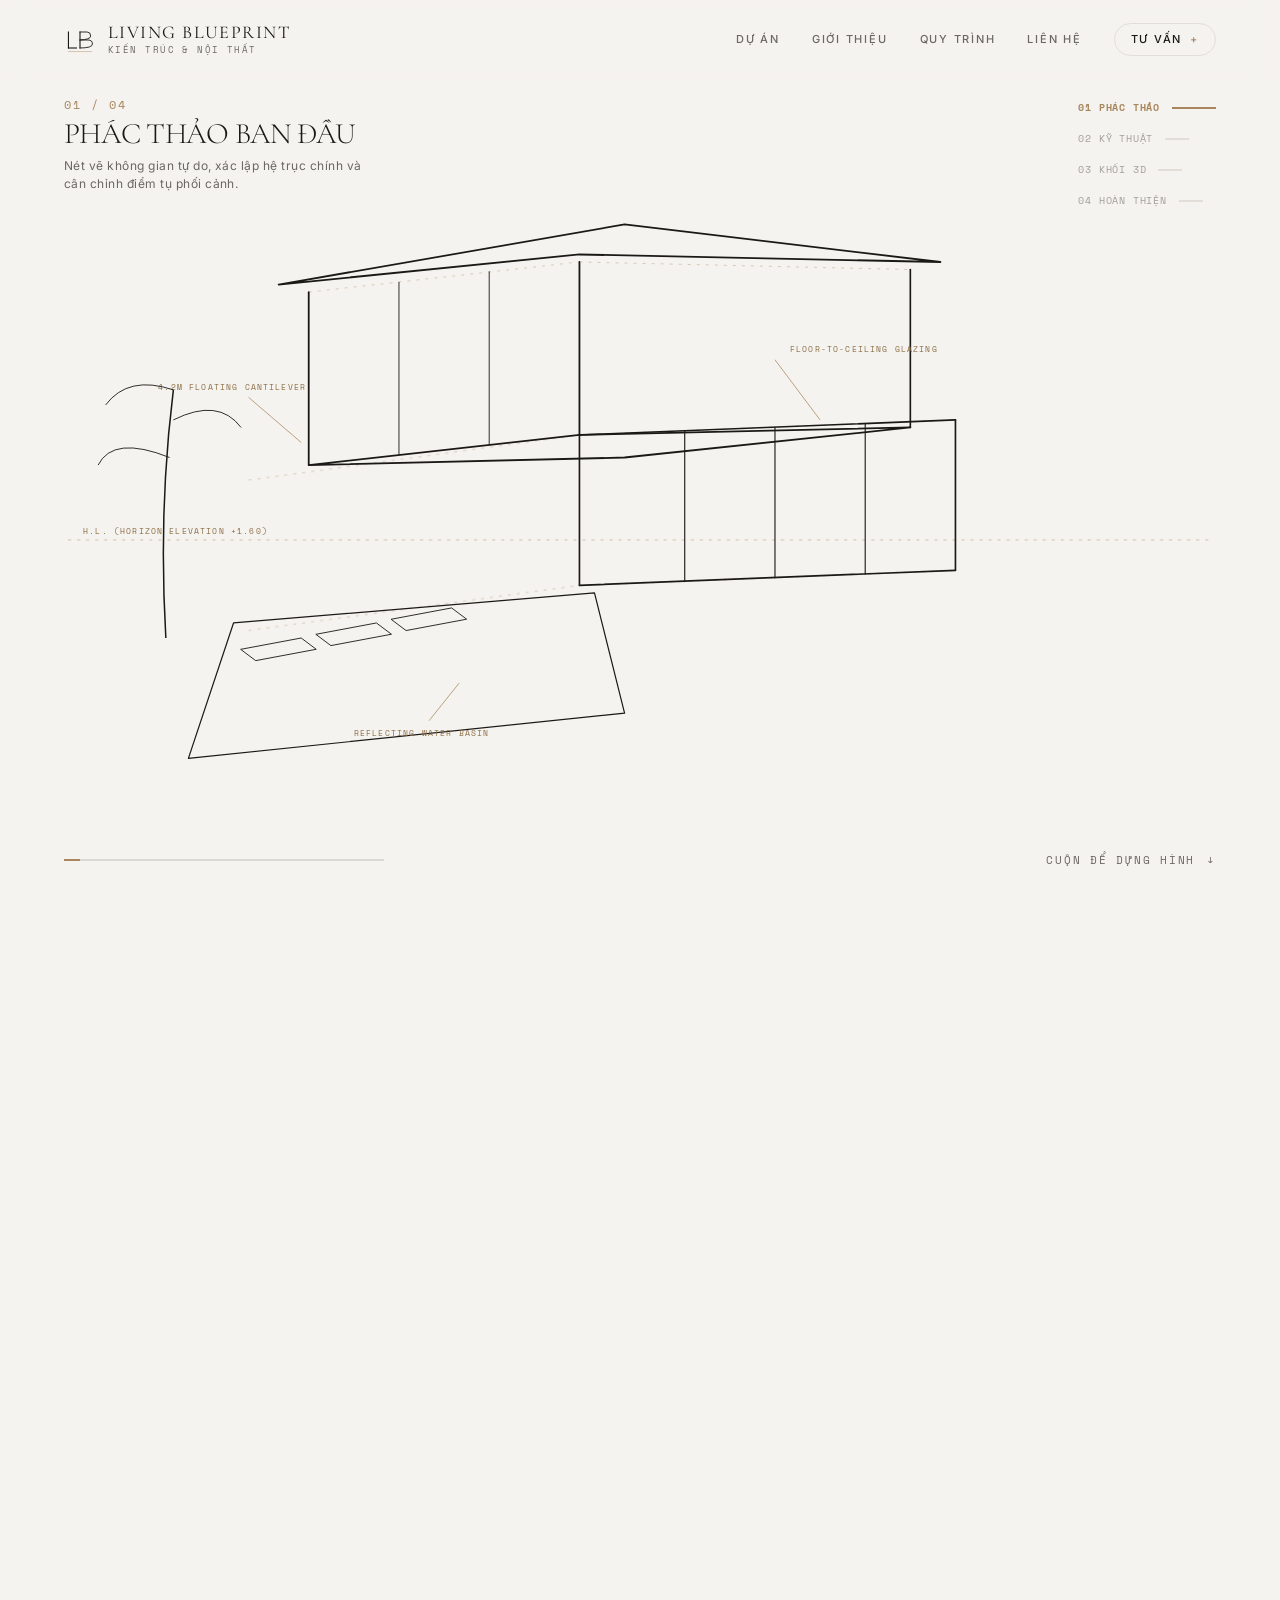
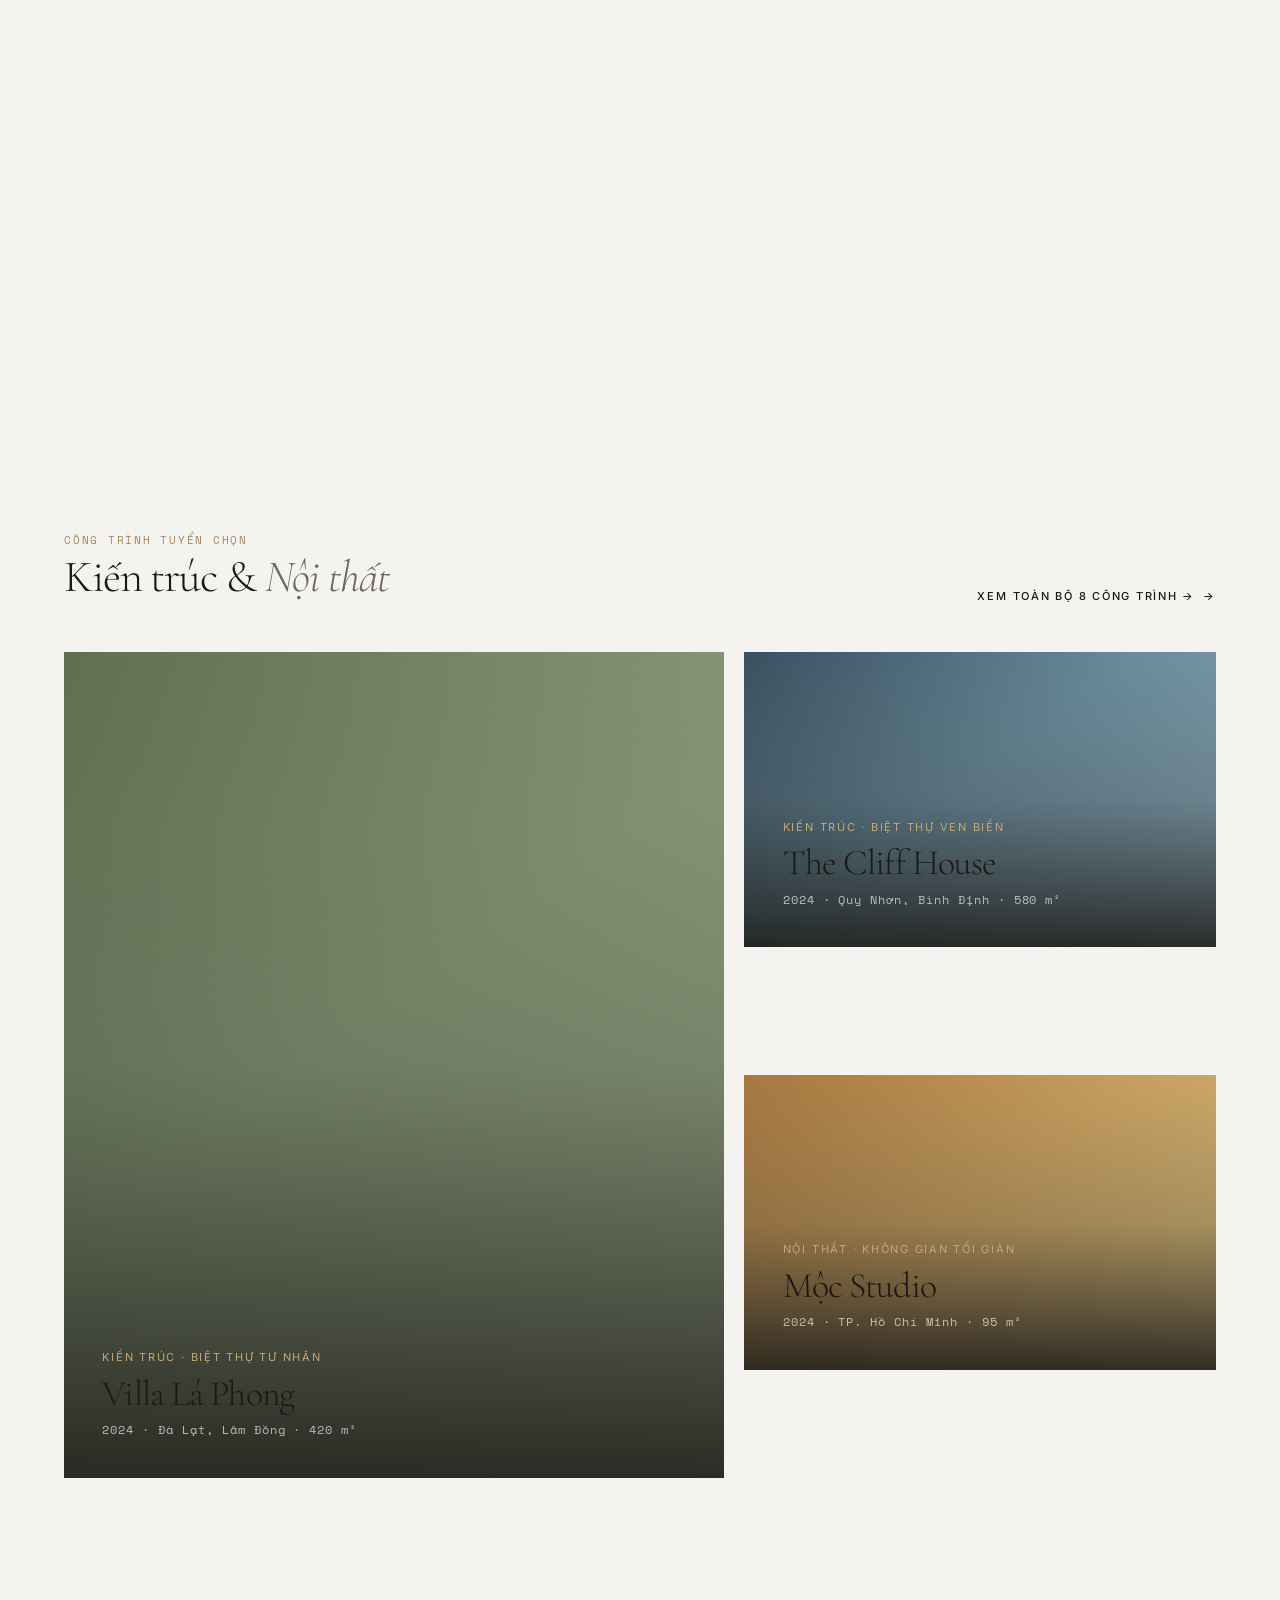
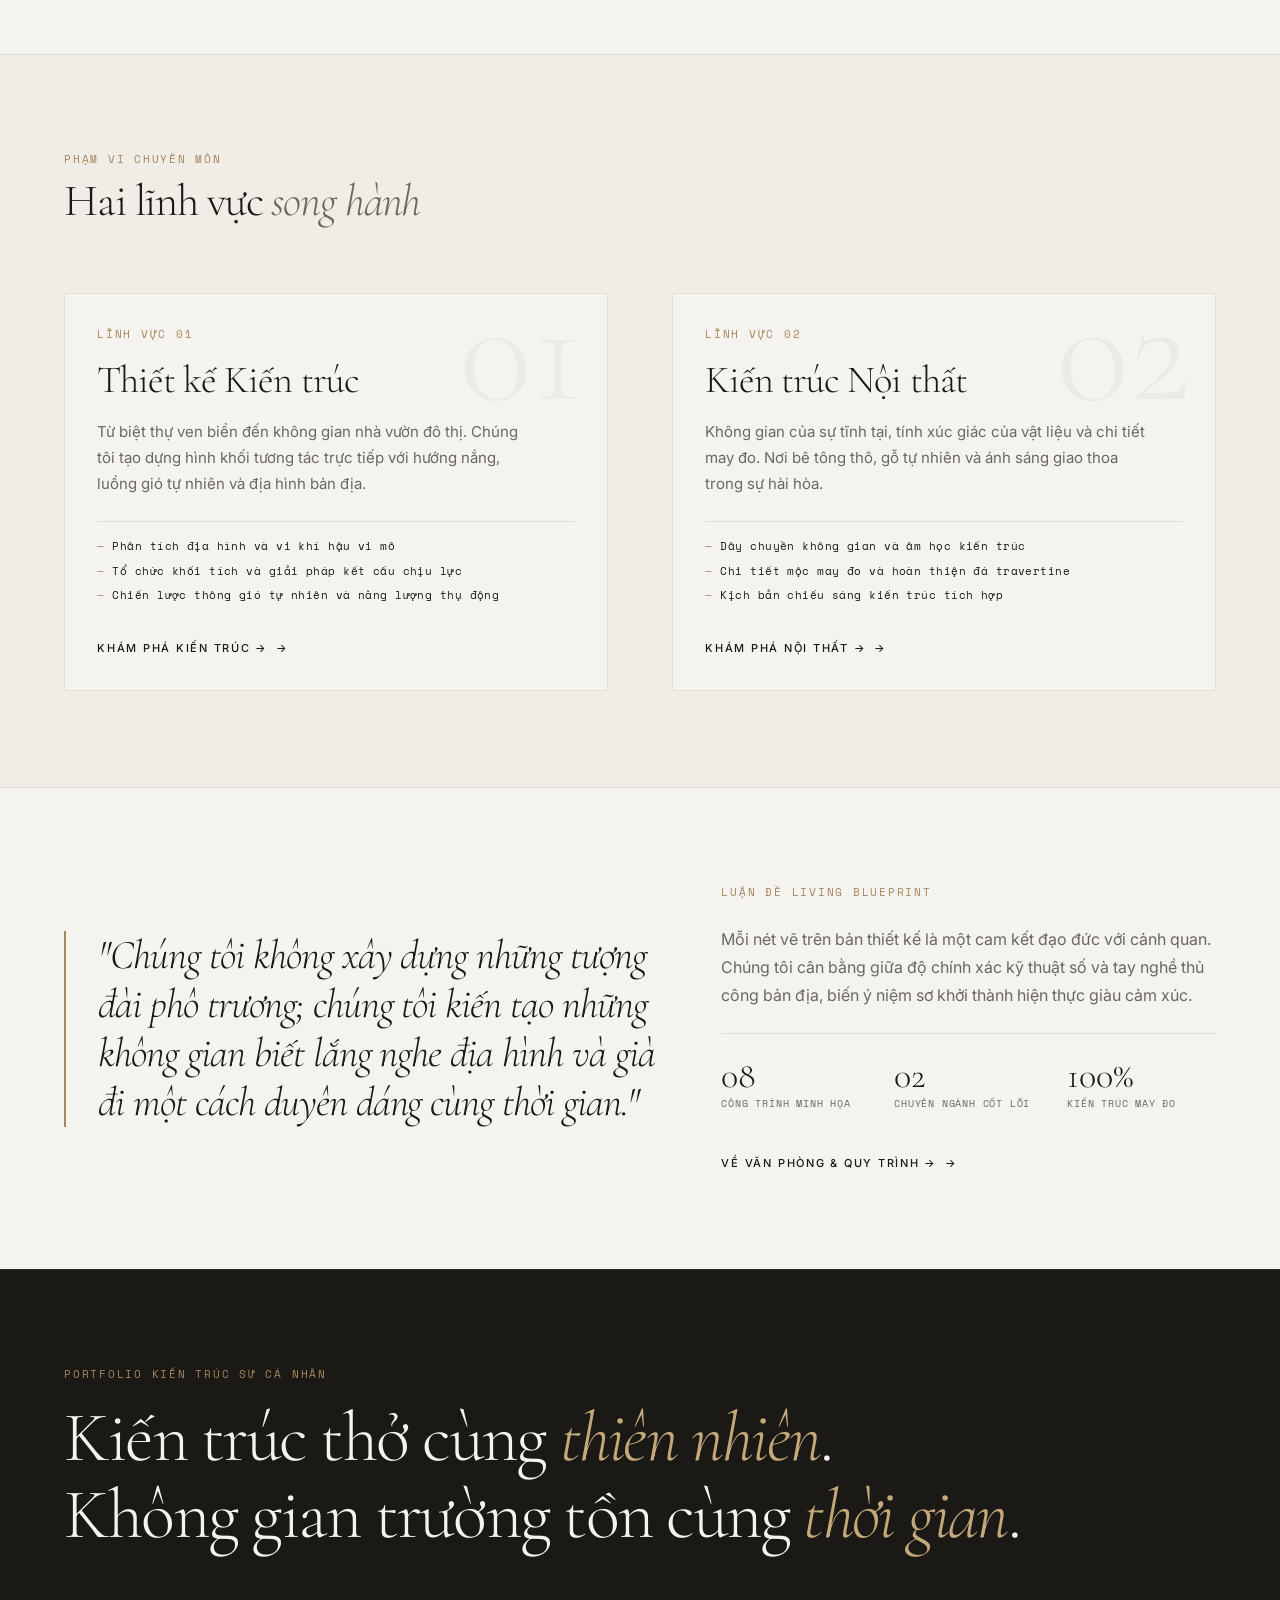
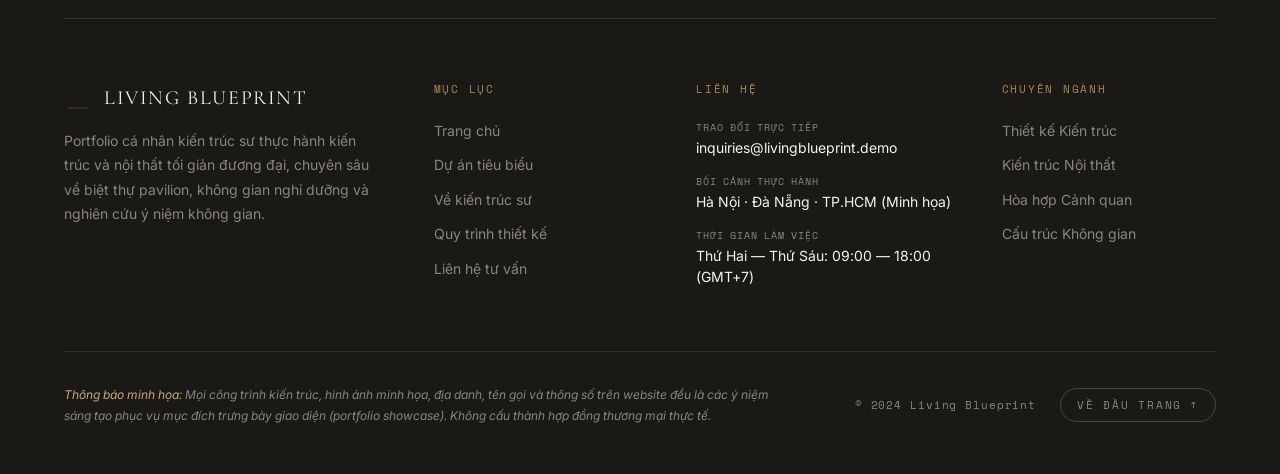
==== commit c72f3609: "feat: complete Visual Content Editor with floating dock, inline editing, image upload, and project m" ====
--- a/index.html
+++ b/index.html
@@ -38,6 +38,7 @@
   <!-- Phase 2: Hero & Home Styles -->
   <link rel="stylesheet" href="css/components/hero.css">
   <link rel="stylesheet" href="css/pages/home.css">
+  <link rel="stylesheet" href="css/editor/visual-editor.css">
 
   <!-- GSAP & ScrollTrigger (Local vendor scripts with fallback) -->
   <script src="js/vendor/gsap.min.js"></script>
@@ -575,15 +576,15 @@
           <div class="hero-stage4-reveal" aria-hidden="true">
             <div class="hero-stage4-reveal__inner">
               <p class="hero-stage4-reveal__kicker" data-content-key="home.heroKicker">LIVING BLUEPRINT · PORTFOLIO KIẾN TRÚC SƯ CÁ NHÂN</p>
-              <h2 class="hero-stage4-reveal__title">Từ Nét Vẽ Đến Không Gian Sống</h2>
-              <p class="hero-stage4-reveal__desc">
+              <h2 class="hero-stage4-reveal__title" data-content-key="home.heroTitle">Từ Nét Vẽ Đến Không Gian Sống</h2>
+              <p class="hero-stage4-reveal__desc" data-content-key="home.heroDesc">
                 Hành trình kiến tạo từ nét phác thảo ý niệm đến không gian cư ngụ tĩnh tại. Biệt thự pavilion, kiến trúc đương đại và ánh sáng tự nhiên.
               </p>
-              <span style="display: block; font-family: var(--font-mono); font-size: 0.7rem; color: var(--color-accent); letter-spacing: 0.1em; text-transform: uppercase; margin-bottom: 1.25rem;">
+              <span data-content-key="home.heroNotice" style="display: block; font-family: var(--font-mono); font-size: 0.7rem; color: var(--color-accent); letter-spacing: 0.1em; text-transform: uppercase; margin-bottom: 1.25rem;">
                 * Minh họa ý niệm kiến trúc (Demo Visualization)
               </span>
               <a href="#featured-works" class="hero-stage4-reveal__cta" data-cursor="view" data-cursor-label="XEM">
-                <span>Khám phá công trình tiêu biểu</span>
+                <span data-content-key="home.heroCta">Khám phá công trình tiêu biểu</span>
                 <span aria-hidden="true">&darr;</span>
               </a>
             </div>
@@ -601,7 +602,7 @@
 
           <div class="section-head section-head--row">
             <div>
-              <span class="section-kicker">Công trình tuyển chọn</span>
+              <span class="section-kicker" data-content-key="home.featuredKicker">Công trình tuyển chọn</span>
               <h2 class="section-title">Kiến trúc &amp; <em>Nội thất</em></h2>
             </div>
             <a href="projects.html" class="link-arrow" data-cursor="view" data-cursor-label="TẤT CẢ">
--- a/css/editor/visual-editor.css
+++ b/css/editor/visual-editor.css
@@ -0,0 +1,477 @@
+/* ============================================================
+   LIVING BLUEPRINT — Visual Content Editor Stylesheet
+   Minimal Luxury · Architectural Editorial Styling
+   ============================================================ */
+
+/* ── 1. Root & Dock Container ──────────────────────────────── */
+.lb-dock {
+  position: fixed;
+  bottom: 24px;
+  left: 50%;
+  transform: translateX(-50%) translateY(0);
+  z-index: 10000;
+  display: flex;
+  align-items: center;
+  gap: 8px;
+  background: rgba(26, 25, 22, 0.94);
+  backdrop-filter: blur(16px);
+  -webkit-backdrop-filter: blur(16px);
+  border: 1px solid rgba(168, 134, 92, 0.32);
+  border-radius: 9999px;
+  padding: 6px 14px;
+  box-shadow: 0 16px 40px rgba(0, 0, 0, 0.45), 0 0 0 1px rgba(255, 255, 255, 0.04);
+  font-family: var(--font-ui, -apple-system, BlinkMacSystemFont, 'Inter', sans-serif);
+  font-size: 13px;
+  color: #F5F3EF;
+  user-select: none;
+  transition: transform 0.3s cubic-bezier(0.2, 0.8, 0.2, 1), opacity 0.3s ease;
+}
+
+.lb-dock--hidden {
+  transform: translateX(-50%) translateY(100px);
+  opacity: 0;
+  pointer-events: none;
+}
+
+.lb-dock--collapsed .lb-dock__tools {
+  display: none !important;
+}
+
+/* ── 2. Brand & State Indicators ───────────────────────────── */
+.lb-dock__brand {
+  display: flex;
+  align-items: center;
+  gap: 6px;
+  font-family: var(--font-mono, 'Space Mono', monospace);
+  font-size: 11px;
+  letter-spacing: 0.1em;
+  text-transform: uppercase;
+  color: #A8865C;
+  padding: 4px 8px;
+  border-radius: 9999px;
+  background: rgba(168, 134, 92, 0.12);
+  cursor: pointer;
+}
+
+.lb-dock__brand-dot {
+  width: 6px;
+  height: 6px;
+  border-radius: 50%;
+  background: #A8865C;
+  box-shadow: 0 0 8px #A8865C;
+}
+
+.lb-dock__divider {
+  width: 1px;
+  height: 20px;
+  background: rgba(255, 255, 255, 0.12);
+  margin: 0 2px;
+}
+
+/* ── 3. Dock Buttons ───────────────────────────────────────── */
+.lb-btn {
+  display: inline-flex;
+  align-items: center;
+  gap: 6px;
+  background: transparent;
+  border: 1px solid transparent;
+  color: #DDD9D2;
+  font-family: inherit;
+  font-size: 12px;
+  font-weight: 500;
+  padding: 6px 12px;
+  border-radius: 9999px;
+  cursor: pointer;
+  transition: all 0.2s ease;
+  white-space: nowrap;
+}
+
+.lb-btn:hover {
+  background: rgba(255, 255, 255, 0.08);
+  color: #FFFFFF;
+}
+
+.lb-btn--primary {
+  background: #A8865C;
+  color: #1A1916;
+  font-weight: 600;
+}
+
+.lb-btn--primary:hover {
+  background: #BFA075;
+  color: #1A1916;
+}
+
+.lb-btn--active {
+  background: rgba(168, 134, 92, 0.2);
+  border-color: rgba(168, 134, 92, 0.5);
+  color: #A8865C;
+}
+
+.lb-btn--danger {
+  color: #E57373;
+}
+.lb-btn--danger:hover {
+  background: rgba(229, 115, 115, 0.12);
+  color: #FF8A80;
+}
+
+.lb-badge-status {
+  display: flex;
+  align-items: center;
+  gap: 5px;
+  font-size: 11px;
+  padding: 4px 8px;
+  border-radius: 9999px;
+  background: rgba(255, 255, 255, 0.04);
+  color: #9E9A93;
+}
+
+.lb-badge-status--dirty {
+  color: #E6A23C;
+  background: rgba(230, 162, 60, 0.1);
+}
+
+.lb-badge-status__dot {
+  width: 6px;
+  height: 6px;
+  border-radius: 50%;
+  background: #67C23A;
+}
+
+.lb-badge-status--dirty .lb-badge-status__dot {
+  background: #E6A23C;
+  animation: lb-pulse 1.4s infinite;
+}
+
+@keyframes lb-pulse {
+  0% { transform: scale(0.9); opacity: 0.7; }
+  50% { transform: scale(1.2); opacity: 1; }
+  100% { transform: scale(0.9); opacity: 0.7; }
+}
+
+/* ── 4. Editable Region Styling ────────────────────────────── */
+body.lb-edit-mode [data-content-key],
+body.lb-edit-mode [data-project-key] {
+  outline: 1px dashed rgba(168, 134, 92, 0.4);
+  outline-offset: 3px;
+  cursor: text;
+  transition: outline 0.15s ease, background-color 0.15s ease;
+  min-height: 1em;
+}
+
+body.lb-edit-mode [data-content-key]:hover,
+body.lb-edit-mode [data-project-key]:hover {
+  outline: 1px solid #A8865C;
+  background-color: rgba(168, 134, 92, 0.06);
+}
+
+body.lb-edit-mode [data-content-key]:focus,
+body.lb-edit-mode [data-project-key]:focus {
+  outline: 2px solid #A8865C !important;
+  background-color: rgba(168, 134, 92, 0.12) !important;
+  border-radius: 2px;
+}
+
+/* Image replacement overlay */
+body.lb-edit-mode [data-editable-image],
+body.lb-edit-mode [data-project-image] {
+  position: relative !important;
+  outline: 1px dashed rgba(168, 134, 92, 0.5) !important;
+  outline-offset: -2px;
+  cursor: pointer;
+}
+
+body.lb-edit-mode .lb-img-change-badge {
+  position: absolute;
+  top: 14px;
+  right: 14px;
+  z-index: 100;
+  display: inline-flex;
+  align-items: center;
+  gap: 6px;
+  background: rgba(26, 25, 22, 0.88);
+  backdrop-filter: blur(8px);
+  border: 1px solid #A8865C;
+  color: #F5F3EF;
+  font-family: var(--font-ui, sans-serif);
+  font-size: 11px;
+  font-weight: 600;
+  padding: 6px 12px;
+  border-radius: 9999px;
+  box-shadow: 0 4px 16px rgba(0,0,0,0.4);
+  cursor: pointer;
+  opacity: 0.9;
+  transition: all 0.2s ease;
+}
+
+body.lb-edit-mode .lb-img-change-badge:hover {
+  opacity: 1;
+  background: #A8865C;
+  color: #1A1916;
+}
+
+/* ── 5. Toast Notifications ────────────────────────────────── */
+.lb-toast-container {
+  position: fixed;
+  top: 24px;
+  right: 24px;
+  z-index: 11000;
+  display: flex;
+  flex-direction: column;
+  gap: 10px;
+  pointer-events: none;
+}
+
+.lb-toast {
+  pointer-events: auto;
+  display: flex;
+  align-items: center;
+  gap: 10px;
+  min-width: 280px;
+  max-width: 420px;
+  background: rgba(26, 25, 22, 0.96);
+  backdrop-filter: blur(16px);
+  border: 1px solid rgba(168, 134, 92, 0.4);
+  border-radius: 8px;
+  padding: 12px 18px;
+  color: #F5F3EF;
+  font-family: var(--font-ui, sans-serif);
+  font-size: 13px;
+  box-shadow: 0 12px 32px rgba(0, 0, 0, 0.5);
+  animation: lb-slide-in 0.3s cubic-bezier(0.2, 0.8, 0.2, 1);
+}
+
+.lb-toast--success { border-color: #67C23A; }
+.lb-toast--error { border-color: #E57373; }
+.lb-toast--info { border-color: #A8865C; }
+
+@keyframes lb-slide-in {
+  from { transform: translateX(40px); opacity: 0; }
+  to { transform: translateX(0); opacity: 1; }
+}
+
+/* ── 6. Modals (Project Manager & Add Project) ──────────────── */
+.lb-modal-backdrop {
+  position: fixed;
+  inset: 0;
+  background: rgba(10, 10, 9, 0.85);
+  backdrop-filter: blur(12px);
+  z-index: 12000;
+  display: flex;
+  align-items: center;
+  justify-content: center;
+  padding: 20px;
+  opacity: 0;
+  pointer-events: none;
+  transition: opacity 0.25s ease;
+}
+
+.lb-modal-backdrop.is-open {
+  opacity: 1;
+  pointer-events: auto;
+}
+
+.lb-modal {
+  width: 100%;
+  max-width: 900px;
+  max-height: 88vh;
+  background: #1A1916;
+  border: 1px solid rgba(168, 134, 92, 0.35);
+  border-radius: 12px;
+  box-shadow: 0 24px 60px rgba(0, 0, 0, 0.7);
+  display: flex;
+  flex-direction: column;
+  overflow: hidden;
+  font-family: var(--font-ui, sans-serif);
+  color: #F5F3EF;
+  transform: translateY(20px);
+  transition: transform 0.25s cubic-bezier(0.2, 0.8, 0.2, 1);
+}
+
+.lb-modal-backdrop.is-open .lb-modal {
+  transform: translateY(0);
+}
+
+.lb-modal__header {
+  display: flex;
+  align-items: center;
+  justify-content: space-between;
+  padding: 18px 24px;
+  border-bottom: 1px solid rgba(255, 255, 255, 0.08);
+}
+
+.lb-modal__title {
+  font-family: var(--font-display, 'Cormorant Garamond', serif);
+  font-size: 22px;
+  font-weight: 500;
+  color: #F5F3EF;
+  display: flex;
+  align-items: center;
+  gap: 10px;
+}
+
+.lb-modal__close {
+  background: transparent;
+  border: none;
+  color: #9E9A93;
+  font-size: 20px;
+  cursor: pointer;
+  padding: 4px 8px;
+  border-radius: 4px;
+  transition: all 0.2s;
+}
+
+.lb-modal__close:hover {
+  color: #FFFFFF;
+  background: rgba(255, 255, 255, 0.08);
+}
+
+.lb-modal__body {
+  padding: 24px;
+  overflow-y: auto;
+  flex: 1;
+}
+
+.lb-modal__footer {
+  display: flex;
+  align-items: center;
+  justify-content: flex-end;
+  gap: 12px;
+  padding: 16px 24px;
+  border-top: 1px solid rgba(255, 255, 255, 0.08);
+  background: rgba(0, 0, 0, 0.2);
+}
+
+/* Project Table & Card list in Modal */
+.lb-project-list {
+  display: flex;
+  flex-direction: column;
+  gap: 12px;
+}
+
+.lb-project-item {
+  display: flex;
+  align-items: center;
+  gap: 14px;
+  background: rgba(255, 255, 255, 0.03);
+  border: 1px solid rgba(255, 255, 255, 0.06);
+  border-radius: 8px;
+  padding: 12px 16px;
+  transition: all 0.2s ease;
+}
+
+.lb-project-item:hover {
+  background: rgba(255, 255, 255, 0.06);
+  border-color: rgba(168, 134, 92, 0.3);
+}
+
+.lb-project-item__thumb {
+  width: 64px;
+  height: 48px;
+  border-radius: 4px;
+  background-size: cover;
+  background-position: center;
+  flex-shrink: 0;
+  border: 1px solid rgba(255, 255, 255, 0.1);
+}
+
+.lb-project-item__info {
+  flex: 1;
+  min-width: 0;
+}
+
+.lb-project-item__title {
+  font-size: 15px;
+  font-weight: 500;
+  color: #F5F3EF;
+  margin-bottom: 3px;
+  white-space: nowrap;
+  overflow: hidden;
+  text-overflow: ellipsis;
+}
+
+.lb-project-item__meta {
+  font-size: 12px;
+  color: #8C8881;
+  display: flex;
+  gap: 8px;
+}
+
+.lb-project-item__actions {
+  display: flex;
+  align-items: center;
+  gap: 8px;
+}
+
+/* Forms in Modal */
+.lb-form-grid {
+  display: grid;
+  grid-template-columns: repeat(2, 1fr);
+  gap: 16px;
+}
+
+.lb-form-grid--full {
+  grid-column: span 2;
+}
+
+.lb-form-group {
+  display: flex;
+  flex-direction: column;
+  gap: 6px;
+}
+
+.lb-form-label {
+  font-size: 11px;
+  font-family: var(--font-mono, monospace);
+  letter-spacing: 0.08em;
+  text-transform: uppercase;
+  color: #A8865C;
+}
+
+.lb-form-input,
+.lb-form-textarea,
+.lb-form-select {
+  background: rgba(0, 0, 0, 0.35);
+  border: 1px solid rgba(255, 255, 255, 0.14);
+  border-radius: 6px;
+  padding: 8px 12px;
+  color: #F5F3EF;
+  font-family: inherit;
+  font-size: 13px;
+  transition: border-color 0.2s;
+}
+
+.lb-form-input:focus,
+.lb-form-textarea:focus,
+.lb-form-select:focus {
+  outline: none;
+  border-color: #A8865C;
+  box-shadow: 0 0 0 2px rgba(168, 134, 92, 0.2);
+}
+
+.lb-upload-box {
+  border: 2px dashed rgba(168, 134, 92, 0.4);
+  border-radius: 8px;
+  padding: 24px;
+  text-align: center;
+  background: rgba(168, 134, 92, 0.04);
+  cursor: pointer;
+  transition: all 0.2s;
+}
+
+.lb-upload-box:hover {
+  background: rgba(168, 134, 92, 0.08);
+  border-color: #A8865C;
+}
+
+.lb-upload-preview {
+  width: 100%;
+  height: 180px;
+  border-radius: 6px;
+  background-size: cover;
+  background-position: center;
+  margin-top: 10px;
+  border: 1px solid rgba(255, 255, 255, 0.1);
+  display: none;
+}
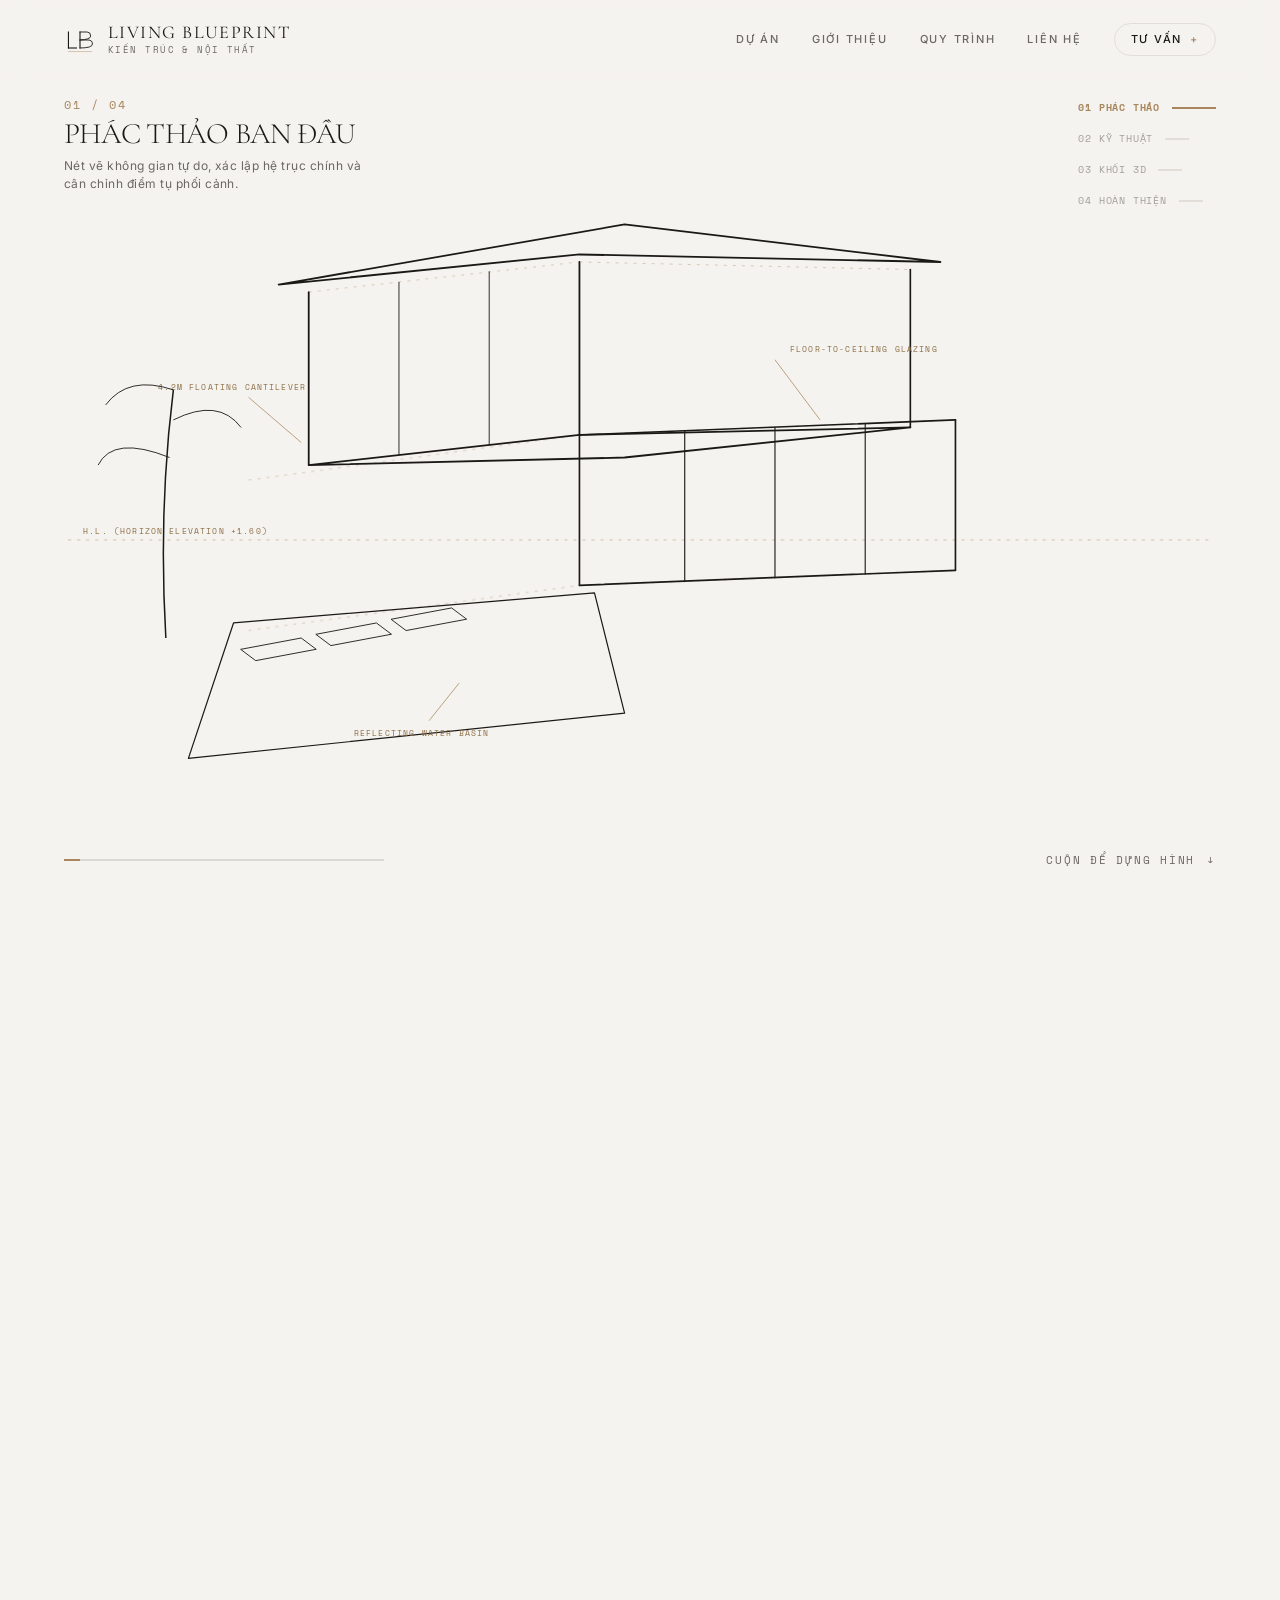
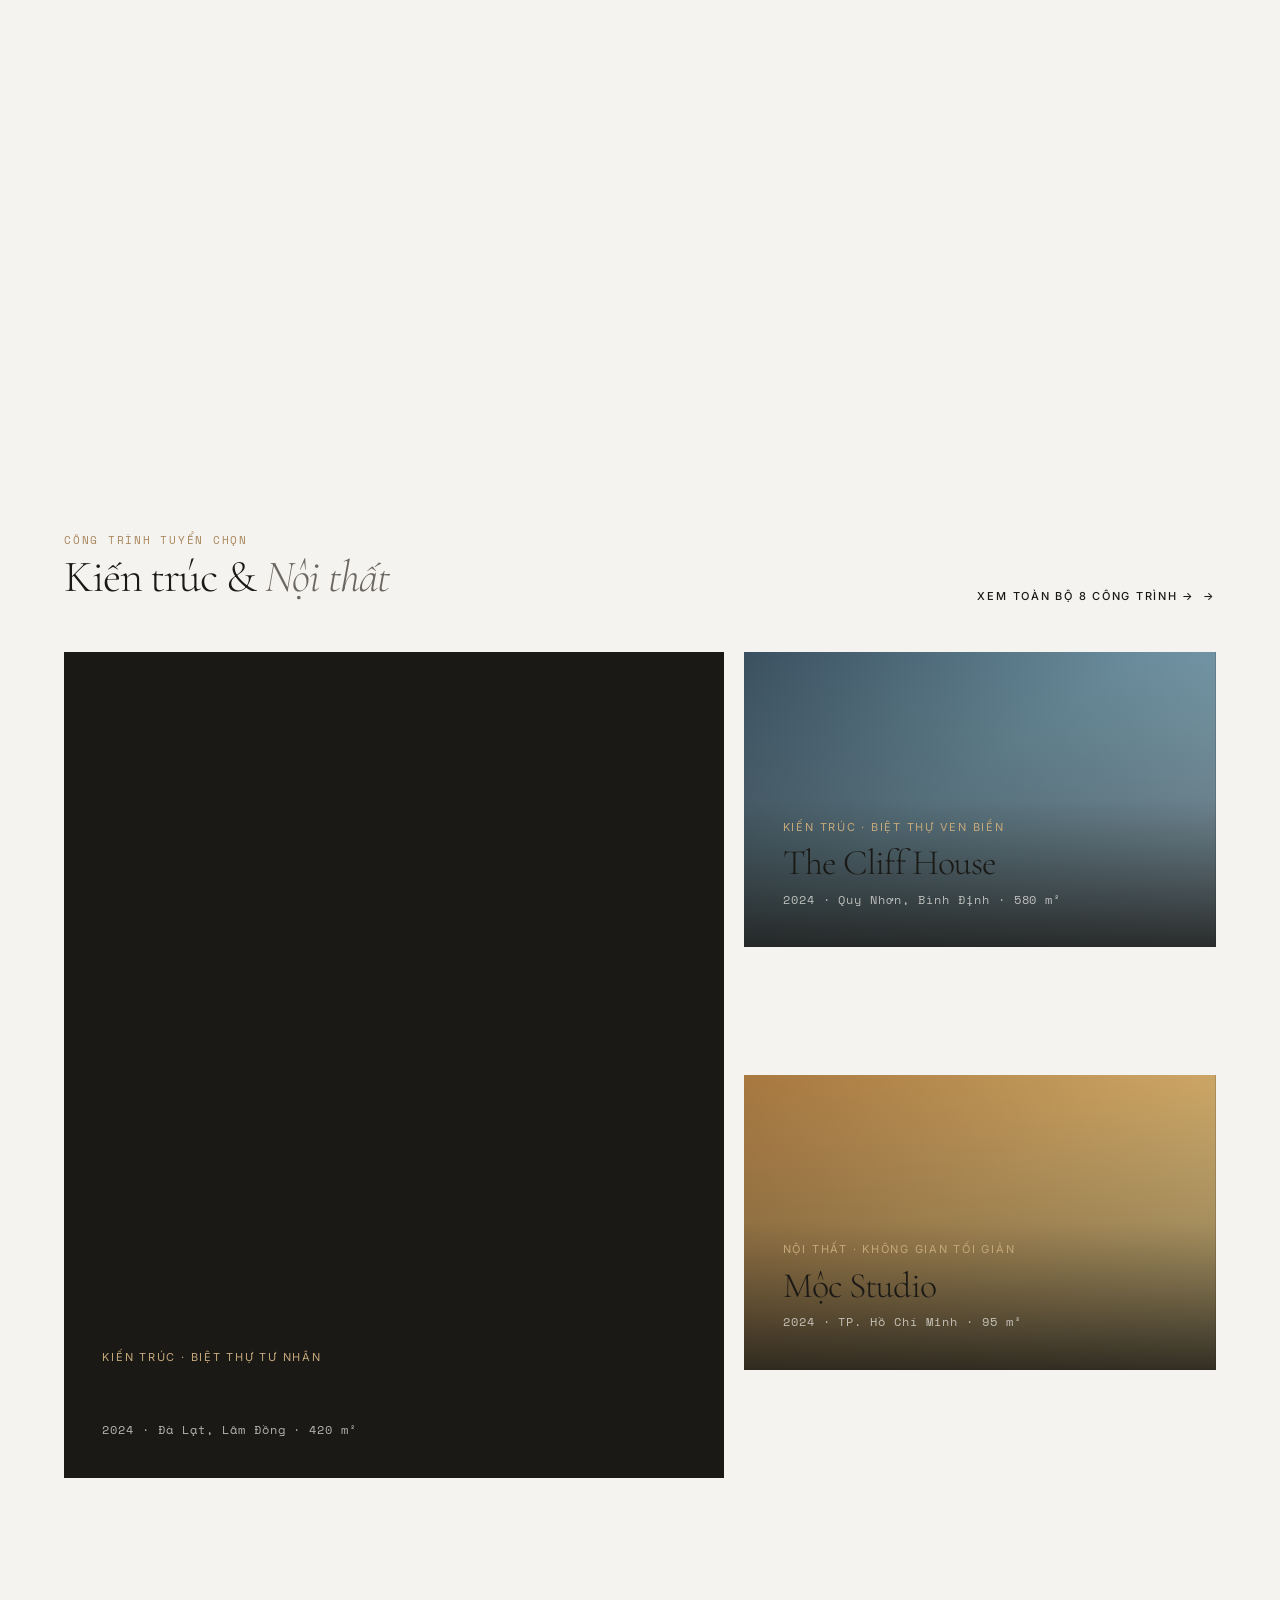
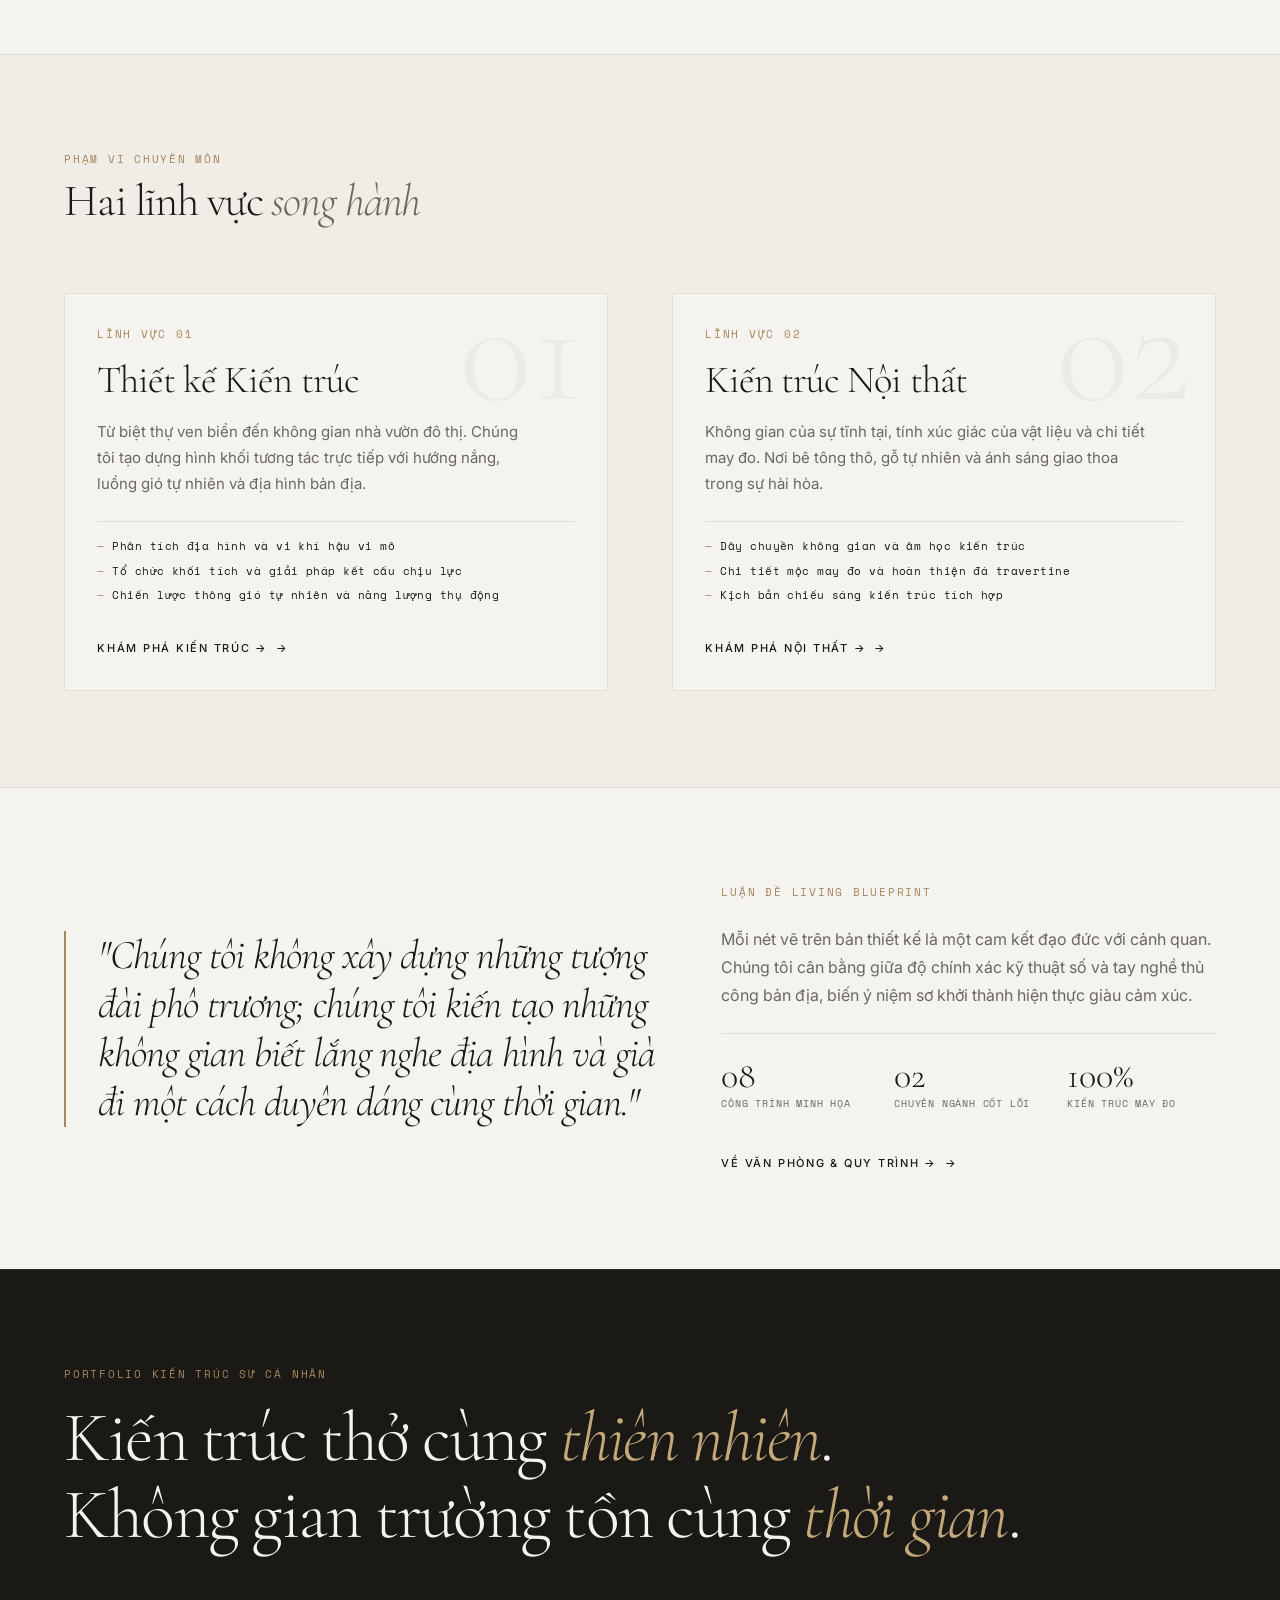
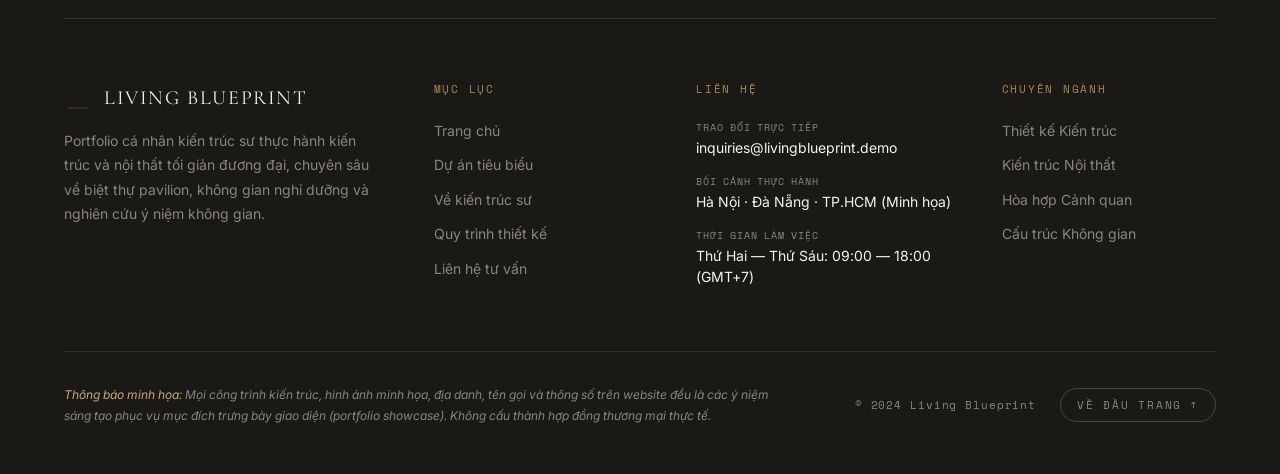
==== commit d47d1436: "feat: universal image editing across cards, gallery and project management" ====
--- a/index.html
+++ b/index.html
@@ -614,8 +614,8 @@
           <div class="featured-grid" role="list">
 
             <!-- Lead Hero Card (Villa Lá Phong) -->
-            <a href="project.html?slug=villa-la-phong" class="featured-card featured-card--lead" role="listitem" data-cursor="view" data-cursor-label="XEM">
-              <div class="featured-card__bg" style="background: linear-gradient(145deg, #5E7050 0%, #8B9D7A 45%, #A8B896 100%)"></div>
+            <a href="project.html?slug=villa-la-phong" class="featured-card featured-card--lead" role="listitem" data-cursor="view" data-cursor-label="XEM" data-project-card-slug="villa-la-phong">
+              <div class="featured-card__bg" data-project-card-image="villa-la-phong" style="background: linear-gradient(145deg, #5E7050 0%, #8B9D7A 45%, #A8B896 100%)"></div>
               <div class="featured-card__overlay">
                 <span class="featured-card__cat">Kiến trúc · Biệt thự tư nhân</span>
                 <h3 class="featured-card__title">Villa Lá Phong</h3>
@@ -624,8 +624,8 @@
             </a>
 
             <!-- Side Card 1 (The Cliff House) -->
-            <a href="project.html?slug=cliff-house" class="featured-card featured-card--side" role="listitem" data-cursor="view" data-cursor-label="XEM">
-              <div class="featured-card__bg" style="background: linear-gradient(145deg, #3A5060 0%, #6A8D9D 45%, #9AB8C8 100%)"></div>
+            <a href="project.html?slug=cliff-house" class="featured-card featured-card--side" role="listitem" data-cursor="view" data-cursor-label="XEM" data-project-card-slug="cliff-house">
+              <div class="featured-card__bg" data-project-card-image="cliff-house" style="background: linear-gradient(145deg, #3A5060 0%, #6A8D9D 45%, #9AB8C8 100%)"></div>
               <div class="featured-card__overlay">
                 <span class="featured-card__cat">Kiến trúc · Biệt thự ven biển</span>
                 <h3 class="featured-card__title">The Cliff House</h3>
@@ -634,8 +634,8 @@
             </a>
 
             <!-- Side Card 2 (Mộc Studio) -->
-            <a href="project.html?slug=moc-studio" class="featured-card featured-card--side" role="listitem" data-cursor="view" data-cursor-label="XEM">
-              <div class="featured-card__bg" style="background: linear-gradient(145deg, #A87840 0%, #C8A060 45%, #E0C888 100%)"></div>
+            <a href="project.html?slug=moc-studio" class="featured-card featured-card--side" role="listitem" data-cursor="view" data-cursor-label="XEM" data-project-card-slug="moc-studio">
+              <div class="featured-card__bg" data-project-card-image="moc-studio" style="background: linear-gradient(145deg, #A87840 0%, #C8A060 45%, #E0C888 100%)"></div>
               <div class="featured-card__overlay">
                 <span class="featured-card__cat">Nội thất · Không gian tối giản</span>
                 <h3 class="featured-card__title">Mộc Studio</h3>
--- a/css/pages/home.css
+++ b/css/pages/home.css
@@ -73,6 +73,9 @@
 .featured-card__bg {
   width: 100%;
   height: 100%;
+  background-size: cover;
+  background-position: center;
+  background-repeat: no-repeat;
   transition: transform 0.8s var(--ease-expo);
   position: relative;
 }
--- a/css/editor/visual-editor.css
+++ b/css/editor/visual-editor.css
@@ -475,3 +475,171 @@
   border: 1px solid rgba(255, 255, 255, 0.1);
   display: none;
 }
+
+/* ── 8. Card Floating Action Bar (Projects & Home) ────────── */
+body.lb-edit-mode .project-card,
+body.lb-edit-mode .featured-card {
+  position: relative !important;
+}
+
+body.lb-edit-mode .lb-card-action-bar {
+  position: absolute;
+  top: 12px;
+  right: 12px;
+  z-index: 1000;
+  display: flex;
+  align-items: center;
+  gap: 6px;
+  pointer-events: auto !important;
+}
+
+.lb-card-btn {
+  display: inline-flex;
+  align-items: center;
+  gap: 5px;
+  background: rgba(26, 25, 22, 0.92);
+  backdrop-filter: blur(8px);
+  border: 1px solid #A8865C;
+  color: #F5F3EF;
+  font-family: var(--font-ui, sans-serif);
+  font-size: 11px;
+  font-weight: 600;
+  padding: 6px 12px;
+  border-radius: 4px;
+  cursor: pointer;
+  transition: all 0.2s ease;
+  box-shadow: 0 4px 12px rgba(0, 0, 0, 0.4);
+}
+
+.lb-card-btn:hover {
+  background: #A8865C;
+  color: #1A1916;
+  transform: translateY(-1px);
+  box-shadow: 0 6px 16px rgba(0, 0, 0, 0.5);
+}
+
+.lb-card-btn--img {
+  border-color: #A8865C;
+}
+
+.lb-card-btn--edit {
+  border-color: rgba(255, 255, 255, 0.3);
+}
+
+/* ── 9. Universal Image Picker Modal ──────────────────────── */
+.lb-image-picker {
+  display: flex;
+  flex-direction: column;
+  gap: 16px;
+}
+
+.lb-picker-tabs {
+  display: flex;
+  gap: 8px;
+  border-bottom: 1px solid rgba(255, 255, 255, 0.1);
+  padding-bottom: 8px;
+}
+
+.lb-picker-tab-btn {
+  background: transparent;
+  border: none;
+  color: #9E9A93;
+  font-family: var(--font-ui, sans-serif);
+  font-size: 12px;
+  font-weight: 500;
+  padding: 6px 12px;
+  border-radius: 4px;
+  cursor: pointer;
+  transition: all 0.2s;
+}
+
+.lb-picker-tab-btn:hover {
+  color: #F5F3EF;
+  background: rgba(255, 255, 255, 0.05);
+}
+
+.lb-picker-tab-btn.is-active {
+  color: #1A1916;
+  background: #A8865C;
+  font-weight: 600;
+}
+
+.lb-picker-pane {
+  display: none;
+}
+
+.lb-picker-pane.is-active {
+  display: block;
+}
+
+.lb-presets-grid {
+  display: grid;
+  grid-template-columns: repeat(auto-fill, minmax(130px, 1fr));
+  gap: 10px;
+  max-height: 220px;
+  overflow-y: auto;
+  padding-right: 4px;
+}
+
+.lb-preset-item {
+  border: 1px solid rgba(255, 255, 255, 0.12);
+  border-radius: 6px;
+  overflow: hidden;
+  cursor: pointer;
+  transition: all 0.2s;
+  background: rgba(0, 0, 0, 0.2);
+}
+
+.lb-preset-item:hover {
+  border-color: #A8865C;
+  transform: translateY(-2px);
+}
+
+.lb-preset-item.is-selected {
+  border: 2px solid #A8865C;
+  box-shadow: 0 0 0 2px rgba(168, 134, 92, 0.3);
+}
+
+.lb-preset-thumb {
+  width: 100%;
+  height: 75px;
+  background-size: cover;
+  background-position: center;
+}
+
+.lb-preset-title {
+  padding: 6px 8px;
+  font-size: 10px;
+  line-height: 1.3;
+  color: #DDD9D2;
+  white-space: nowrap;
+  overflow: hidden;
+  text-overflow: ellipsis;
+}
+
+.lb-picker-preview-section {
+  border-top: 1px solid rgba(255, 255, 255, 0.08);
+  padding-top: 12px;
+}
+
+.lb-picker-preview-label {
+  font-size: 11px;
+  font-family: var(--font-mono, monospace);
+  color: #A8865C;
+  text-transform: uppercase;
+  margin-bottom: 6px;
+}
+
+.lb-picker-preview-img {
+  width: 100%;
+  height: 160px;
+  border-radius: 6px;
+  background-size: cover;
+  background-position: center;
+  background-repeat: no-repeat;
+  border: 1px solid rgba(255, 255, 255, 0.15);
+  display: flex;
+  align-items: center;
+  justify-content: center;
+  background-color: #151412;
+}
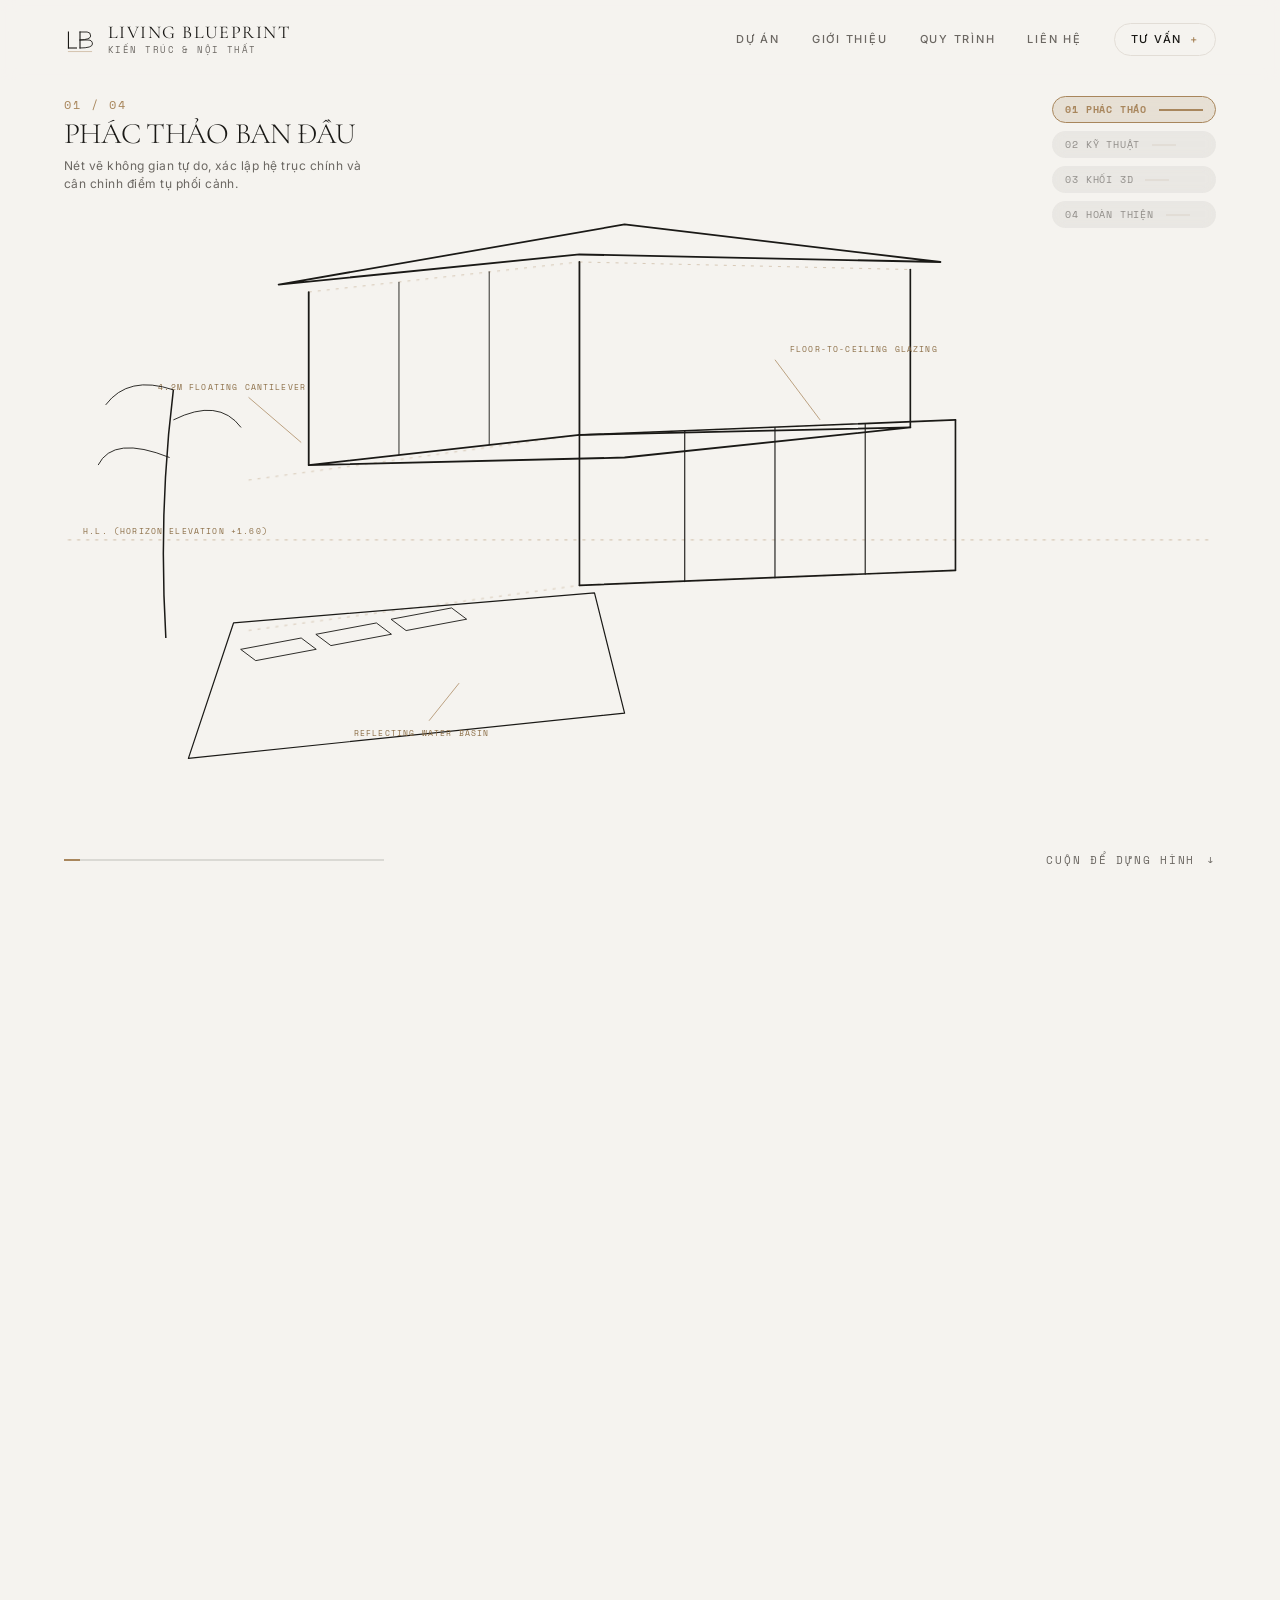
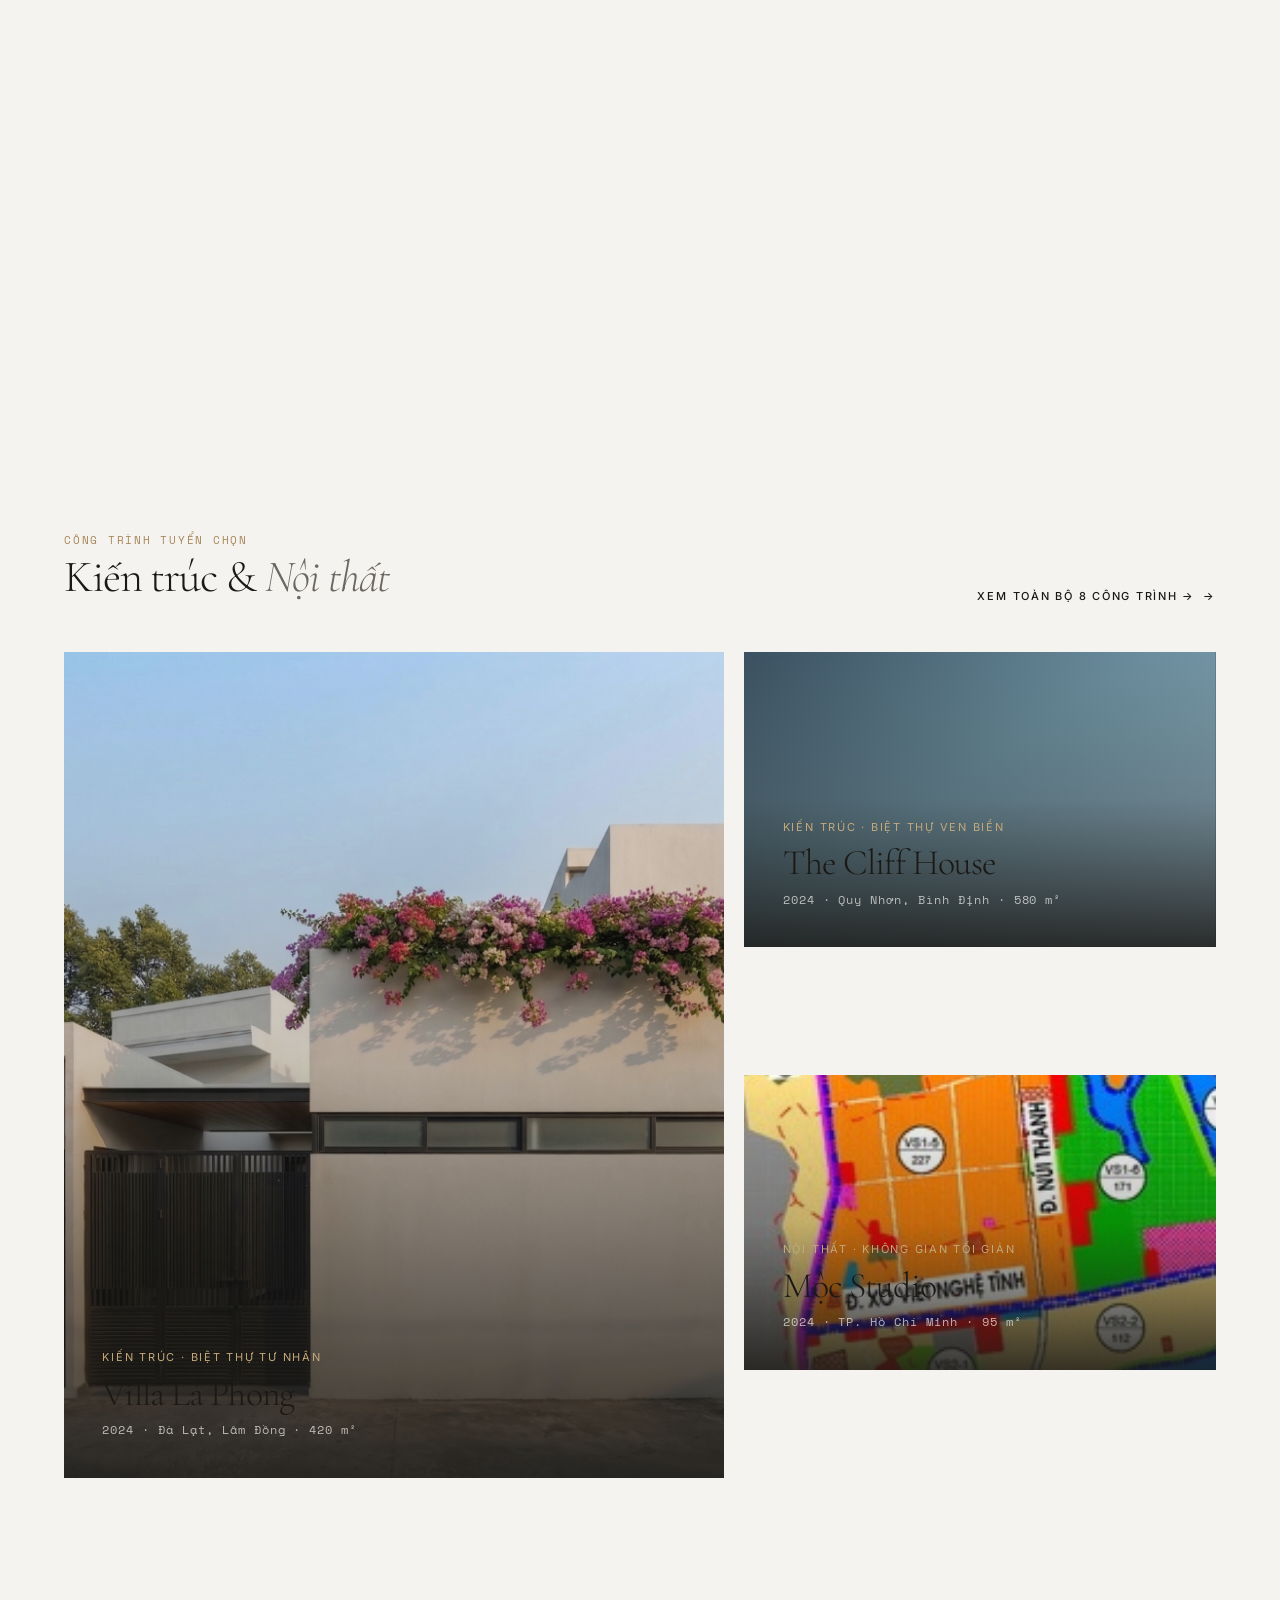
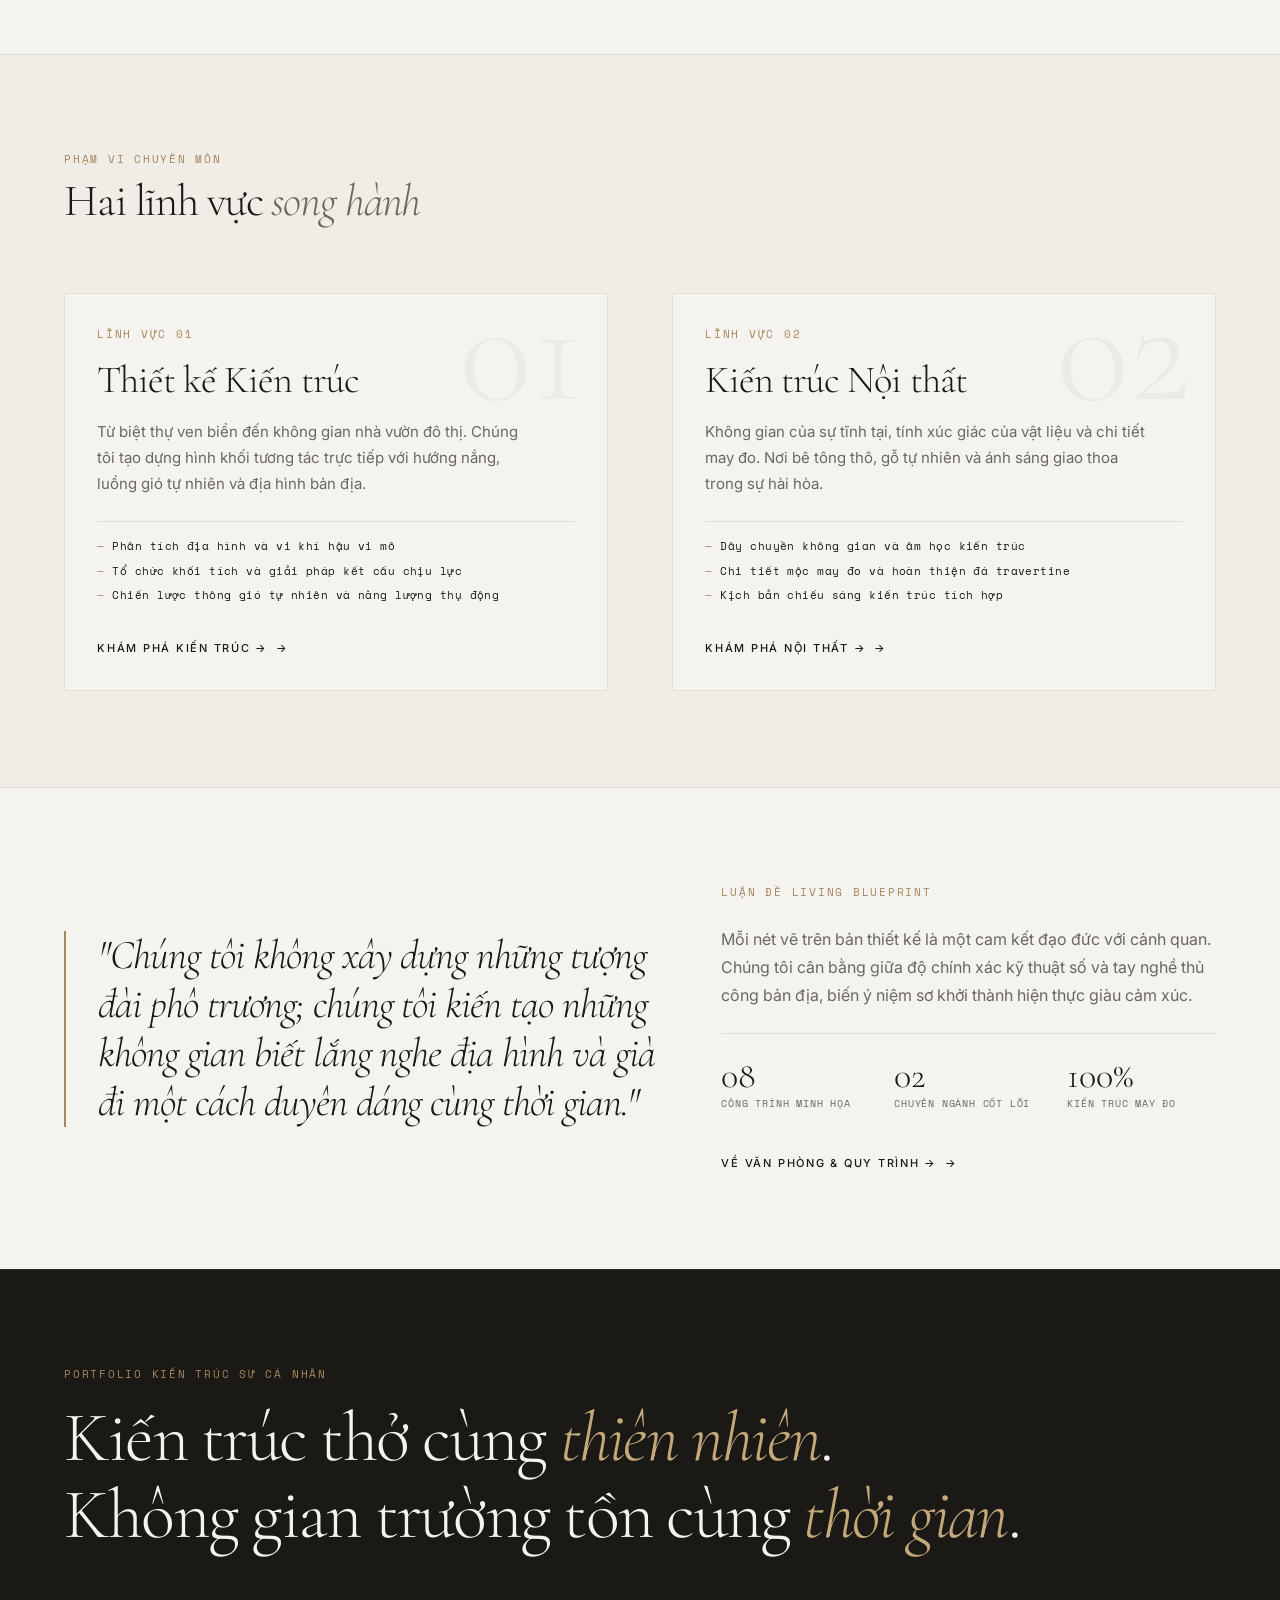
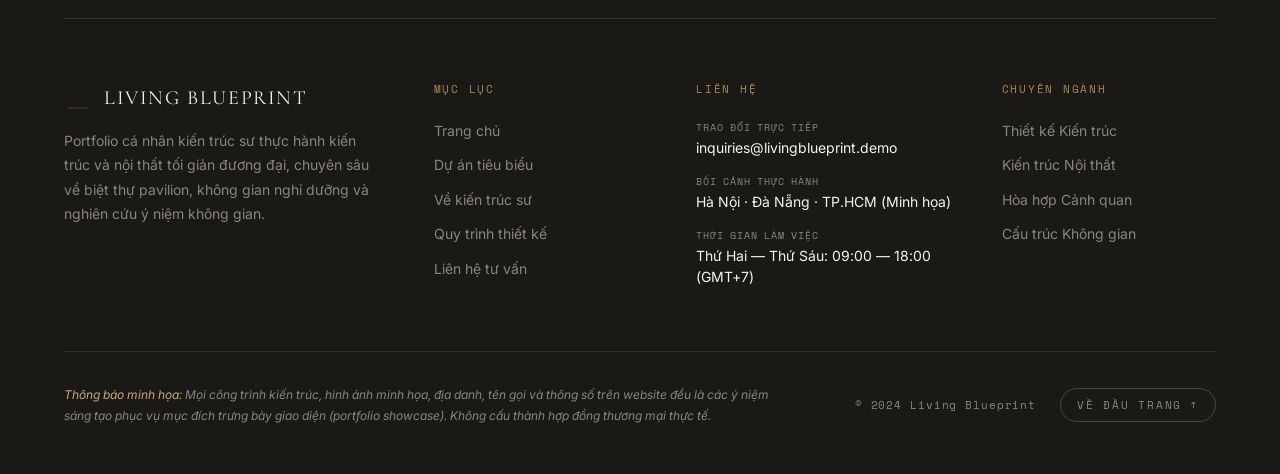
==== commit db42c53e: "feat: customize brand name, logo, hero cover stepper and cinematic entrance motion" ====
--- a/index.html
+++ b/index.html
@@ -50,8 +50,8 @@
   <!-- ── 1. PAGE LOADER ── -->
   <div class="page-loader" aria-hidden="false">
     <div class="page-loader__content">
-      <img src="assets/svg/logo.svg" alt="" class="page-loader__logo" width="48" height="48">
-      <span class="page-loader__brand">Living Blueprint</span>
+      <img src="assets/svg/logo.svg" alt="" class="page-loader__logo" width="48" height="48" data-editable-image="site.logoUrl">
+      <span class="page-loader__brand" data-content-key="site.brandTitle">Living Blueprint</span>
       <div class="page-loader__line-wrap" aria-hidden="true">
         <div class="page-loader__line"></div>
       </div>
@@ -124,10 +124,10 @@
       <nav class="site-navbar" aria-label="Điều hướng chính">
         <div class="site-navbar__inner">
           <a href="index.html" class="site-navbar__brand" aria-label="Living Blueprint — Trang chủ">
-            <img src="assets/svg/logo.svg" alt="" class="site-navbar__logo-icon" width="32" height="32">
+            <img src="assets/svg/logo.svg" alt="Logo" class="site-navbar__logo-icon" width="32" height="32" data-editable-image="site.logoUrl">
             <div class="site-navbar__brand-text">
-              <span class="site-navbar__brand-title">Living Blueprint</span>
-              <span class="site-navbar__brand-sub">Kiến trúc &amp; Nội thất</span>
+              <span class="site-navbar__brand-title" data-content-key="site.brandTitle">Living Blueprint</span>
+              <span class="site-navbar__brand-sub" data-content-key="site.brandSub">Kiến trúc &amp; Nội thất</span>
             </div>
           </a>
 
@@ -762,8 +762,8 @@
           <!-- Col 1: Brand -->
           <div class="site-footer__col">
             <a href="index.html" class="site-footer__brand" aria-label="Living Blueprint — Trang chủ">
-              <img src="assets/svg/logo.svg" alt="" width="28" height="28">
-              <span class="site-footer__brand-title">Living Blueprint</span>
+              <img src="assets/svg/logo.svg" alt="" width="28" height="28" data-editable-image="site.logoUrl">
+              <span class="site-footer__brand-title" data-content-key="site.brandTitle">Living Blueprint</span>
             </a>
             <p class="site-footer__desc">
               Portfolio cá nhân kiến trúc sư thực hành kiến trúc và nội thất tối giản đương đại, chuyên sâu về biệt thự pavilion, không gian nghỉ dưỡng và nghiên cứu ý niệm không gian.
--- a/css/components/loader.css
+++ b/css/components/loader.css
@@ -19,14 +19,16 @@
   opacity: 1;
   visibility: visible;
   transition:
-    opacity 0.5s var(--ease-expo),
-    visibility 0.5s;
+    opacity 0.65s cubic-bezier(0.16, 1, 0.3, 1),
+    transform 0.65s cubic-bezier(0.16, 1, 0.3, 1),
+    visibility 0.65s;
   pointer-events: auto;
 }
 
-/* When loaded, smoothly disappear */
+/* When loaded, smoothly dissolve upward with luxury ease */
 body.is-loaded .page-loader {
   opacity: 0;
+  transform: translateY(-20px);
   visibility: hidden;
   pointer-events: none;
 }
--- a/css/components/hero.css
+++ b/css/components/hero.css
@@ -187,7 +187,7 @@
   transition: color 0.3s ease;
 }
 
-/* Stepper indicators on right side */
+/* Stepper indicators on right side (Thang đổi giai đoạn ảnh bìa) */
 .hero-hud__stepper {
   display: flex;
   flex-direction: column;
@@ -199,17 +199,22 @@
   display: flex;
   align-items: center;
   gap: var(--space-3);
-  background: transparent;
-  border: none;
-  padding: 4px 0;
+  background: rgba(26, 25, 22, 0.05);
+  border: 1px solid transparent;
+  padding: 5px 12px;
+  border-radius: 9999px;
   cursor: pointer;
   color: var(--color-ink-muted);
-  transition: color var(--transition-fast);
+  transition: all var(--transition-ui);
   text-align: right;
+  backdrop-filter: blur(6px);
 }
 
 .hero-hud__step-btn:hover {
   color: var(--color-ink);
+  background: rgba(168, 134, 92, 0.12);
+  border-color: rgba(168, 134, 92, 0.35);
+  transform: translateX(-3px);
 }
 
 .hero-hud__step-name {
@@ -217,7 +222,7 @@
   font-size: 10px;
   letter-spacing: var(--ls-wider);
   text-transform: uppercase;
-  opacity: 0.6;
+  opacity: 0.7;
   transition: opacity var(--transition-fast), color var(--transition-fast);
 }
 
@@ -228,6 +233,11 @@
   transition: width var(--transition-ui), background-color var(--transition-ui);
 }
 
+.hero-hud__step-btn.is-active {
+  background: rgba(168, 134, 92, 0.18);
+  border-color: var(--color-accent);
+}
+
 .hero-hud__step-btn.is-active .hero-hud__step-name {
   opacity: 1;
   color: var(--color-accent);
@@ -237,6 +247,54 @@
 .hero-hud__step-btn.is-active .hero-hud__step-pill {
   width: 44px;
   background-color: var(--color-accent);
+}
+
+/* ── Hiệu ứng chuyển động mở trang (Initial Entrance Choreography) ──── */
+.site-navbar {
+  transition: transform 0.7s cubic-bezier(0.16, 1, 0.3, 1), opacity 0.7s ease, background-color 0.3s ease;
+}
+
+body:not(.is-loaded) .site-navbar {
+  opacity: 0;
+  transform: translateY(-20px);
+}
+
+body.is-loaded .site-navbar {
+  opacity: 1;
+  transform: translateY(0);
+}
+
+body:not(.is-loaded) .hero-cinematic__hud {
+  opacity: 0;
+  transform: translateY(24px);
+}
+
+body.is-loaded .hero-cinematic__hud {
+  opacity: 1;
+  transform: translateY(0);
+  transition: opacity 0.9s cubic-bezier(0.16, 1, 0.3, 1) 0.12s, transform 0.9s cubic-bezier(0.16, 1, 0.3, 1) 0.12s;
+}
+
+body:not(.is-loaded) .hero-architectural-svg {
+  opacity: 0;
+  transform: scale(0.975);
+}
+
+body.is-loaded .hero-architectural-svg {
+  opacity: 1;
+  transform: scale(1);
+  transition: opacity 1.1s cubic-bezier(0.16, 1, 0.3, 1) 0.22s, transform 1.1s cubic-bezier(0.16, 1, 0.3, 1) 0.22s;
+}
+
+body:not(.is-loaded) .hero-cinematic__bottom-bar {
+  opacity: 0;
+  transform: translateY(18px);
+}
+
+body.is-loaded .hero-cinematic__bottom-bar {
+  opacity: 1;
+  transform: translateY(0);
+  transition: opacity 0.9s cubic-bezier(0.16, 1, 0.3, 1) 0.32s, transform 0.9s cubic-bezier(0.16, 1, 0.3, 1) 0.32s;
 }
 
 /* Blueprint theme for HUD when Stage 2 is active */
--- a/css/editor/visual-editor.css
+++ b/css/editor/visual-editor.css
@@ -643,3 +643,196 @@
   justify-content: center;
   background-color: #151412;
 }
+
+/* ── 10. Universal Visual Elements & Action Bars (Project Detail & Site) ────── */
+body.lb-edit-mode .pdetail-drawing-canvas-wrap,
+body.lb-edit-mode .pdetail-gallery-item,
+body.lb-edit-mode .pdetail-hero,
+body.lb-edit-mode .pdetail-next-section,
+body.lb-edit-mode .about-portrait,
+body.lb-edit-mode .project-card,
+body.lb-edit-mode .featured-card,
+body.lb-edit-mode [data-editable-image] {
+  position: relative !important;
+  transition: outline 0.15s ease;
+}
+
+body.lb-edit-mode .pdetail-drawing-canvas-wrap:hover,
+body.lb-edit-mode .pdetail-gallery-item:hover,
+body.lb-edit-mode .about-portrait:hover,
+body.lb-edit-mode .project-card:hover,
+body.lb-edit-mode .featured-card:hover,
+body.lb-edit-mode [data-editable-image]:hover {
+  outline: 2px dashed #A8865C !important;
+  outline-offset: -2px;
+}
+
+body.lb-edit-mode .pdetail-drawing-canvas-wrap,
+body.lb-edit-mode .pdetail-gallery-item,
+body.lb-edit-mode .about-portrait,
+body.lb-edit-mode .pdetail-material-swatch {
+  cursor: pointer !important;
+}
+
+body.lb-edit-mode .pdetail-material-swatch:hover {
+  outline: 2px solid #A8865C;
+  outline-offset: 2px;
+  transform: scale(1.1);
+  transition: all 0.2s ease;
+}
+
+body.lb-edit-mode .lb-drawing-action-bar,
+body.lb-edit-mode .lb-gallery-action-bar,
+body.lb-edit-mode .lb-hero-action-bar,
+body.lb-edit-mode .lb-portrait-action-bar,
+body.lb-edit-mode .lb-next-action-bar,
+body.lb-edit-mode .lb-editable-img-bar,
+body.lb-edit-mode .lb-logo-action-bar {
+  position: absolute;
+  z-index: 1000 !important;
+  display: flex;
+  align-items: center;
+  gap: 8px;
+  pointer-events: auto !important;
+}
+
+body.lb-edit-mode .site-navbar__brand {
+  position: relative !important;
+}
+
+body.lb-edit-mode .lb-logo-action-bar {
+  top: 100%;
+  left: 0;
+  margin-top: 4px;
+}
+
+body.lb-edit-mode .site-navbar__logo-icon:hover {
+  outline: 2px dashed #A8865C !important;
+  outline-offset: 3px;
+  cursor: pointer !important;
+}
+
+body.lb-edit-mode .lb-drawing-action-bar,
+body.lb-edit-mode .lb-gallery-action-bar,
+body.lb-edit-mode .lb-editable-img-bar {
+  top: 14px;
+  right: 14px;
+}
+
+body.lb-edit-mode .lb-hero-action-bar {
+  top: 96px;
+  right: 28px;
+}
+
+body.lb-edit-mode .lb-portrait-action-bar {
+  top: 20px;
+  right: 20px;
+}
+
+body.lb-edit-mode .lb-next-action-bar {
+  top: 24px;
+  right: 28px;
+}
+
+body.lb-edit-mode .pdetail-gallery-item:hover .pdetail-gallery-thumb {
+  transform: none !important;
+}
+
+@media (max-width: 768px) {
+  body.lb-edit-mode .lb-hero-action-bar {
+    top: 76px;
+    right: 16px;
+  }
+  body.lb-edit-mode .lb-portrait-action-bar {
+    top: 12px;
+    right: 12px;
+  }
+  body.lb-edit-mode .lb-next-action-bar {
+    top: 16px;
+    right: 16px;
+  }
+}
+
+/* ── 11. Modal Tabs & Media Management ────────────────────── */
+.lb-modal-tabs {
+  display: flex;
+  gap: 6px;
+  border-bottom: 1px solid rgba(255, 255, 255, 0.12);
+  margin-bottom: 20px;
+  padding-bottom: 6px;
+}
+
+.lb-modal-tab-btn {
+  background: transparent;
+  border: 1px solid transparent;
+  color: #9E9A93;
+  font-family: var(--font-ui, sans-serif);
+  font-size: 13px;
+  font-weight: 500;
+  padding: 8px 16px;
+  border-radius: 6px;
+  cursor: pointer;
+  transition: all 0.2s;
+}
+
+.lb-modal-tab-btn:hover {
+  color: #F5F3EF;
+  background: rgba(255, 255, 255, 0.05);
+}
+
+.lb-modal-tab-btn.is-active {
+  color: #1A1916;
+  background: #A8865C;
+  font-weight: 600;
+  border-color: #A8865C;
+}
+
+.lb-modal-tab-pane {
+  display: none;
+}
+
+.lb-modal-tab-pane.is-active {
+  display: block;
+}
+
+.lb-media-edit-card {
+  display: grid;
+  grid-template-columns: 140px 1fr auto;
+  gap: 16px;
+  background: rgba(0, 0, 0, 0.25);
+  border: 1px solid rgba(255, 255, 255, 0.08);
+  border-radius: 8px;
+  padding: 14px;
+  margin-bottom: 12px;
+  align-items: center;
+}
+
+.lb-media-edit-thumb {
+  width: 140px;
+  height: 90px;
+  border-radius: 6px;
+  background-size: cover;
+  background-position: center;
+  background-color: #2A2825;
+  border: 1px solid rgba(255, 255, 255, 0.1);
+  display: flex;
+  align-items: center;
+  justify-content: center;
+  overflow: hidden;
+}
+
+.lb-media-edit-fields {
+  display: grid;
+  grid-template-columns: 1fr 1fr;
+  gap: 10px;
+}
+
+.lb-media-edit-fields--full {
+  grid-column: span 2;
+}
+
+.lb-media-edit-actions {
+  display: flex;
+  flex-direction: column;
+  gap: 8px;
+}
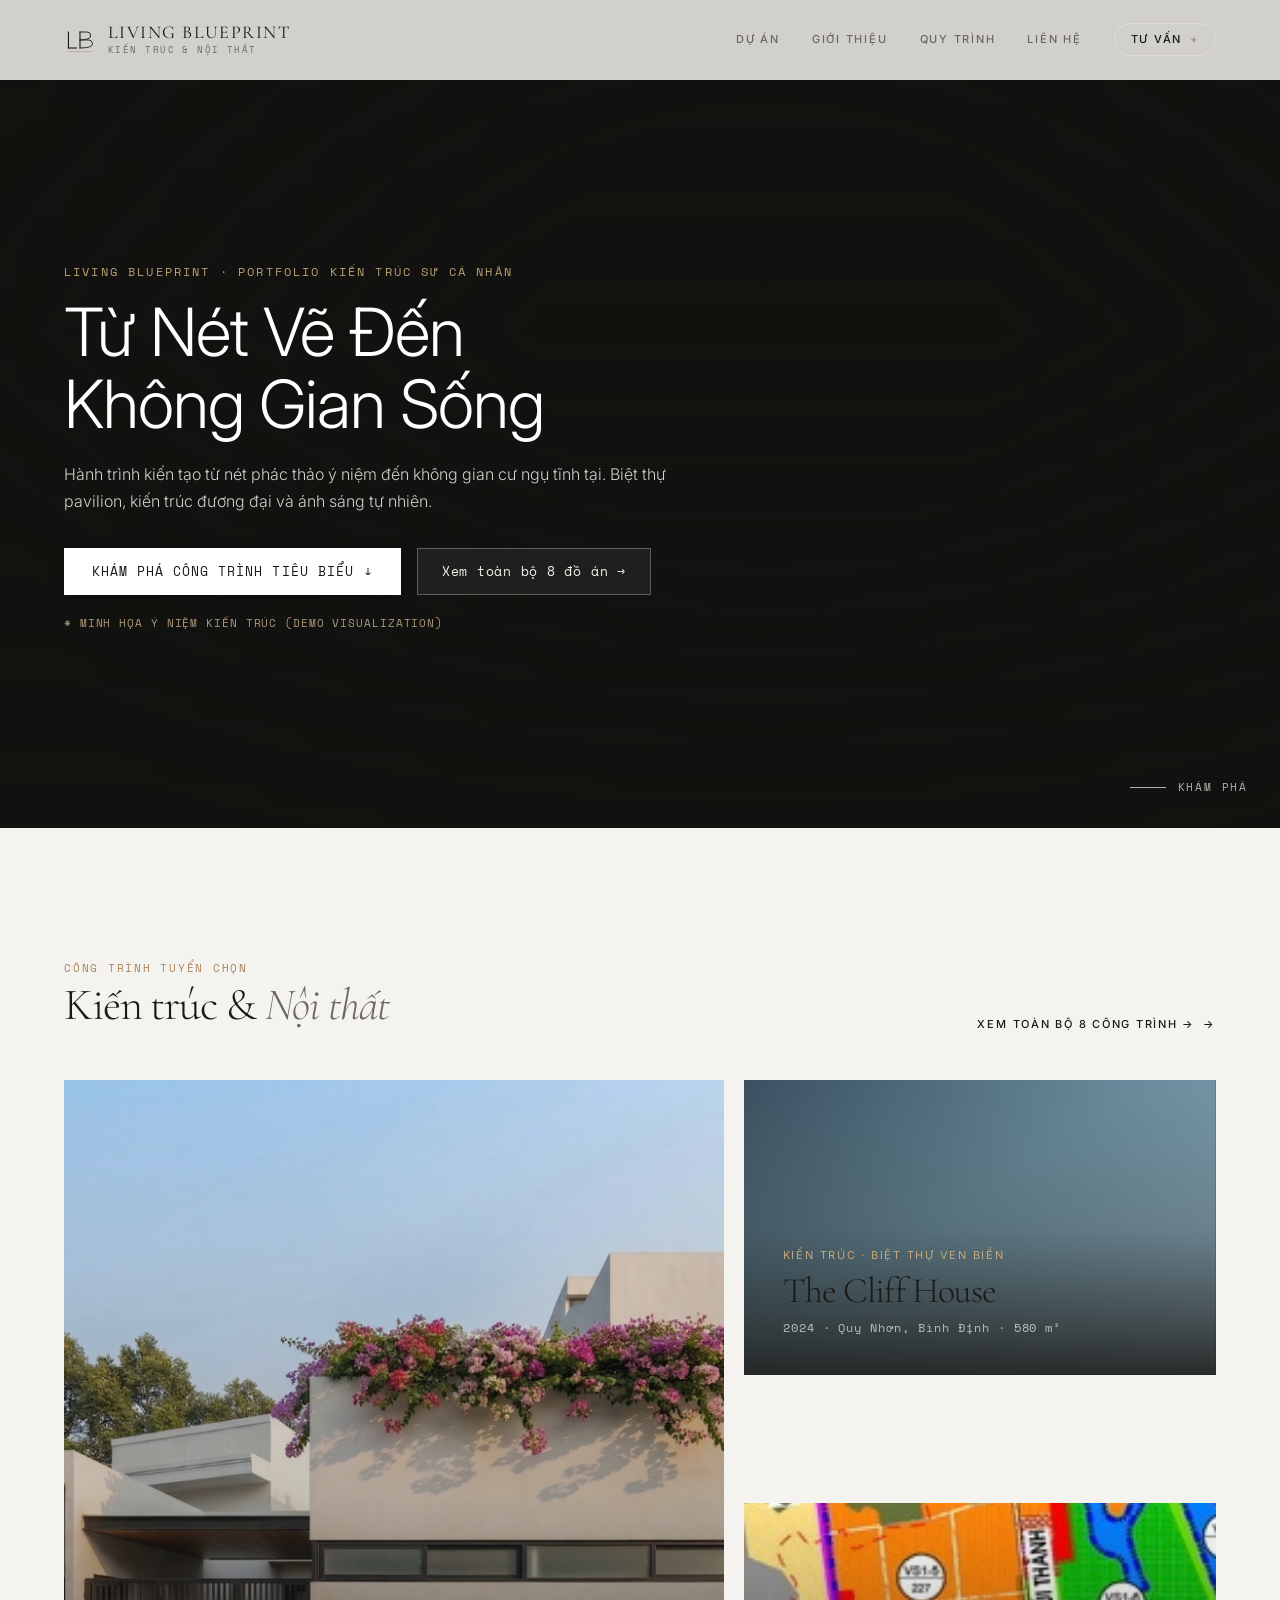
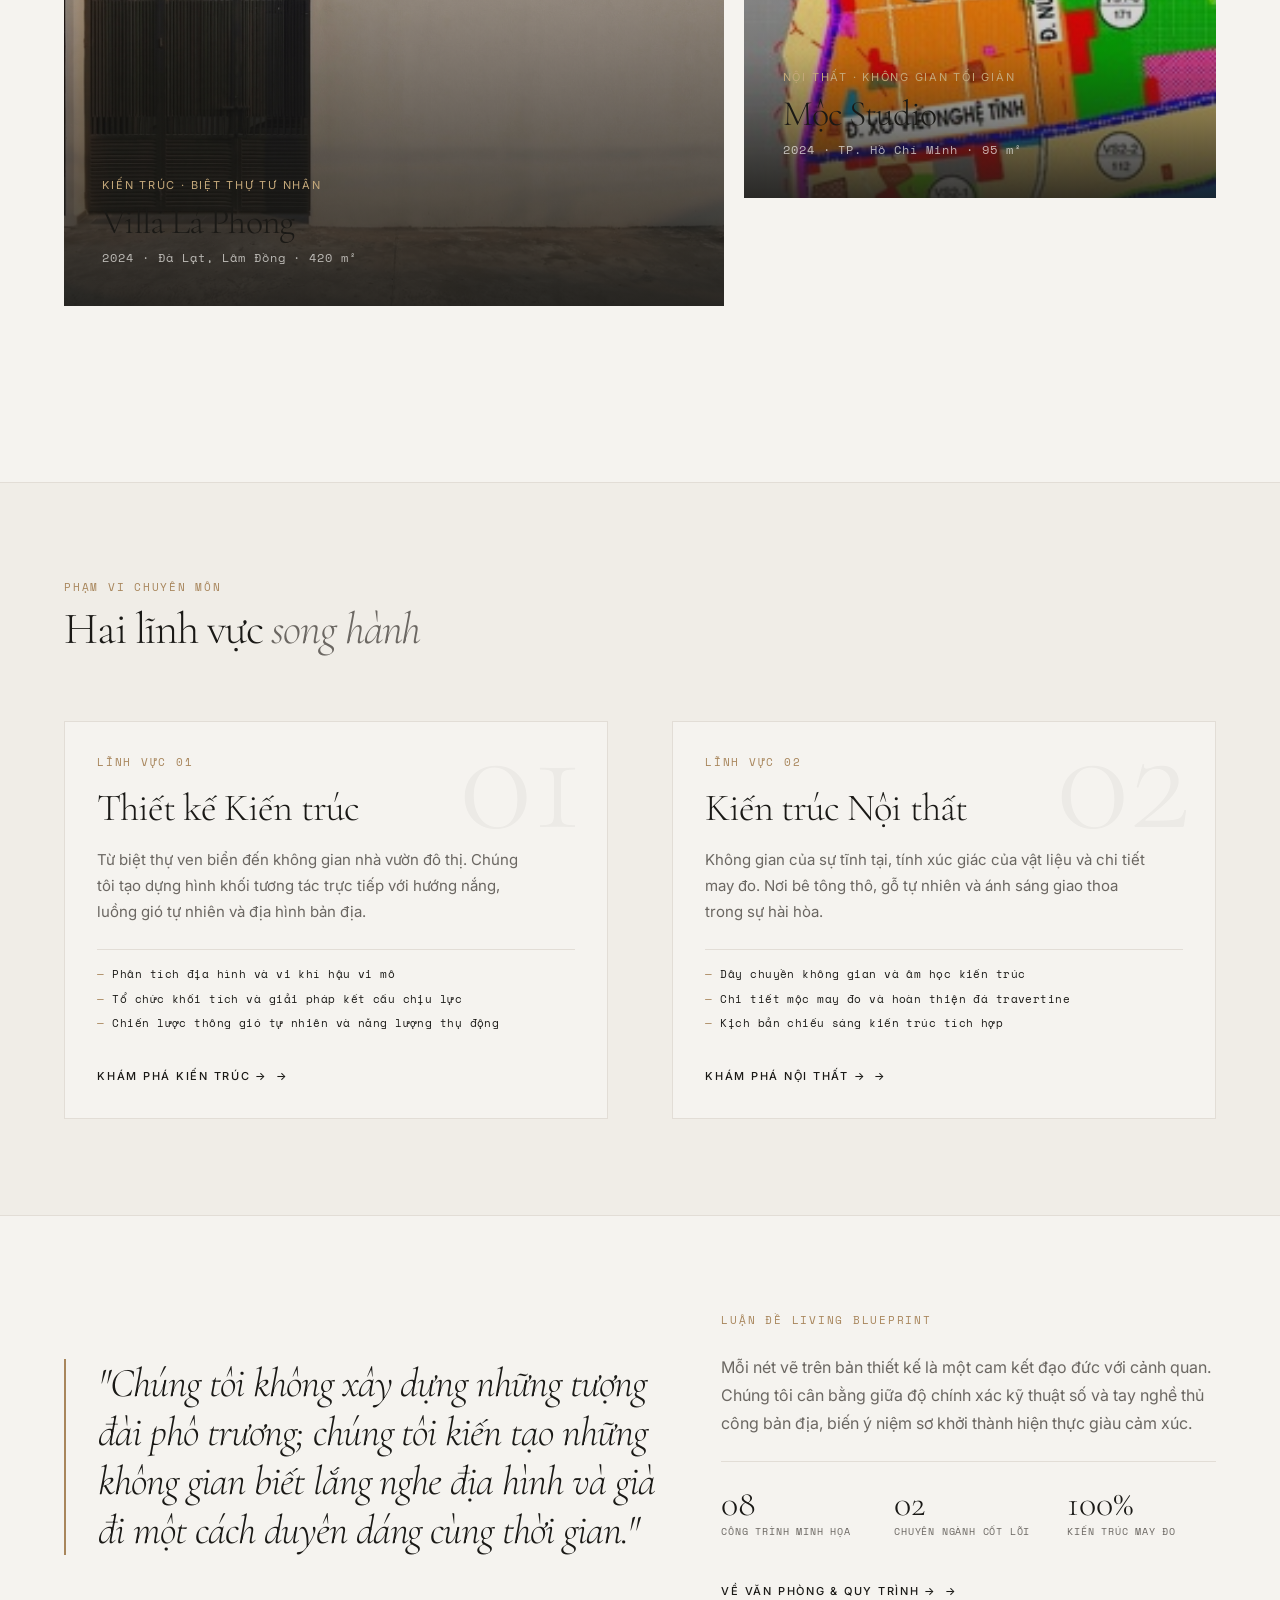
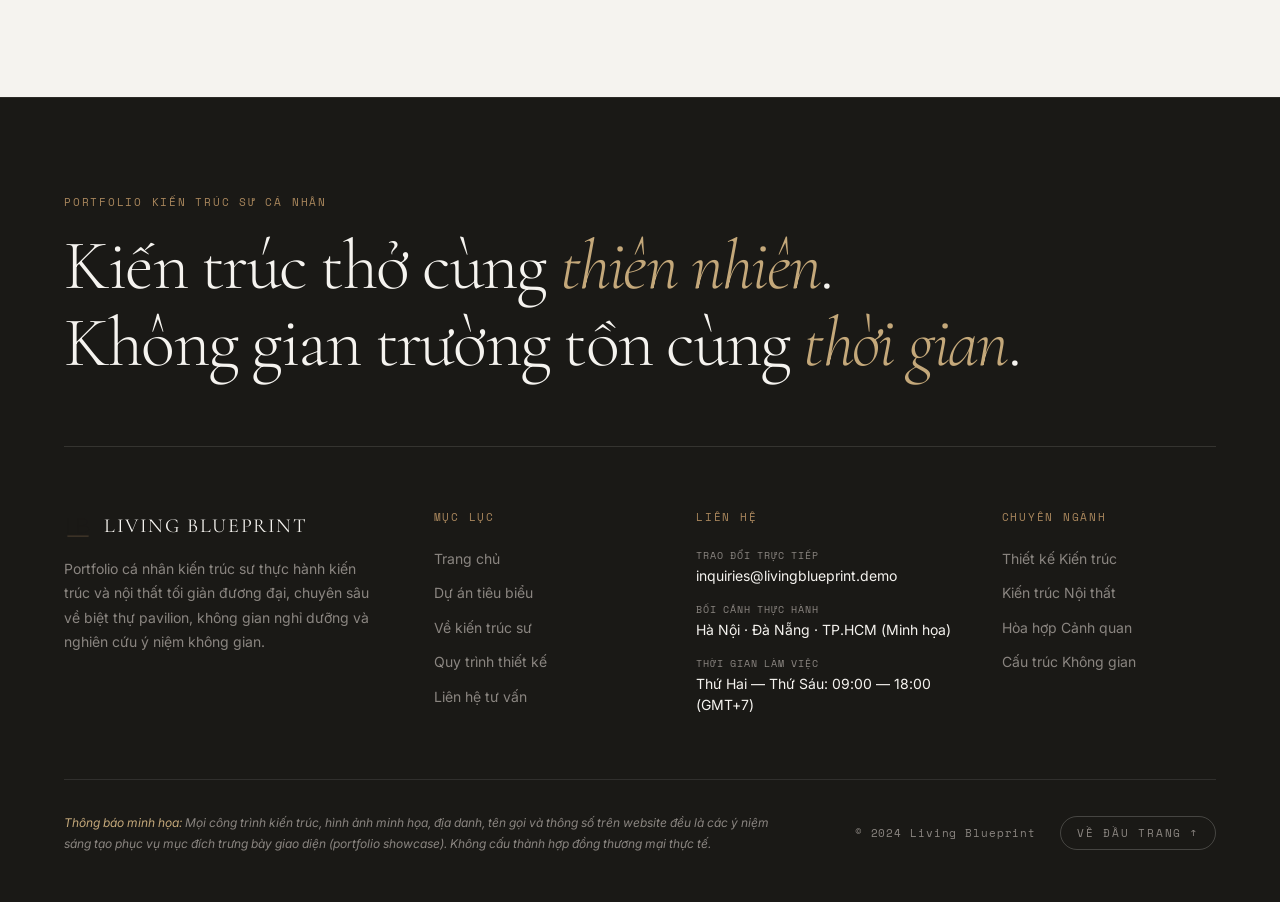
==== commit c27ee1c3: "feat: replace 400vh scroll-to-build with natural editorial architectural hero banner" ====
--- a/index.html
+++ b/index.html
@@ -158,439 +158,47 @@
     <main id="main-content">
 
       <!-- ========================================================
-           PHASE 2: CINEMATIC HERO SCROLL (4-STAGE TRANSFORMATION)
-           Stage 1: Sketch → Stage 2: Blueprint → Stage 3: 3D → Stage 4: Reality
+           HOMEPAGE HERO BANNER (EDITORIAL ARCHITECTURAL HERO)
+           Clean luxury hero banner with natural smooth scrolling
            ======================================================== -->
-      <section class="hero-cinematic" aria-label="Trải nghiệm kiến trúc tương tác 4 giai đoạn">
-        <div class="hero-cinematic__sticky">
-
-          <!-- Background Atmospheric Tone Transitions -->
-          <div class="hero-cinematic__bg-blueprint" aria-hidden="true"></div>
-          <div class="hero-cinematic__bg-reality" aria-hidden="true"></div>
-
-          <!-- Top HUD Bar: Stage Metadata & Stepper Buttons -->
-          <div class="hero-cinematic__hud" aria-live="polite">
-            <div class="hero-hud__stage-info">
-              <span class="hero-hud__index">01 / 04</span>
-              <h2 class="hero-hud__label">PHÁC THẢO BAN ĐẦU</h2>
-              <p class="hero-hud__desc">Nét vẽ không gian tự do, xác lập hệ trục chính và cân chỉnh điểm tụ phối cảnh.</p>
-            </div>
-
-            <!-- Stage jump stepper -->
-            <nav class="hero-hud__stepper" aria-label="Chuyển nhanh giai đoạn kiến trúc">
-              <button class="hero-hud__step-btn is-active" data-stage="0" type="button" aria-label="Giai đoạn 1: Phác thảo">
-                <span class="hero-hud__step-name">01 Phác thảo</span>
-                <span class="hero-hud__step-pill"></span>
-              </button>
-              <button class="hero-hud__step-btn" data-stage="1" type="button" aria-label="Giai đoạn 2: Bản vẽ kỹ thuật">
-                <span class="hero-hud__step-name">02 Kỹ thuật</span>
-                <span class="hero-hud__step-pill"></span>
-              </button>
-              <button class="hero-hud__step-btn" data-stage="2" type="button" aria-label="Giai đoạn 3: Phối cảnh 3D">
-                <span class="hero-hud__step-name">03 Khối 3D</span>
-                <span class="hero-hud__step-pill"></span>
-              </button>
-              <button class="hero-hud__step-btn" data-stage="3" type="button" aria-label="Giai đoạn 4: Hoàn thiện thực tế">
-                <span class="hero-hud__step-name">04 Hoàn thiện</span>
-                <span class="hero-hud__step-pill"></span>
-              </button>
-            </nav>
-          </div>
-
-          <!-- Visual Stage: Master Architectural SVG (Unified Perspective Model) -->
-          <div class="hero-cinematic__stage">
-            <svg class="hero-architectural-svg" viewBox="0 0 1600 1000" fill="none" xmlns="http://www.w3.org/2000/svg" role="img" aria-label="Mô hình công trình biệt thự pavilion hiện đại qua 4 giai đoạn kiến trúc">
-              <title>Living Blueprint — Architectural Transformation</title>
-
-              <!-- Shared Definitions: Grids, Patterns & Gradients -->
-              <defs>
-                <!-- Blueprint Fine Grid (10x10) -->
-                <pattern id="blueprint-grid-fine" width="10" height="10" patternUnits="userSpaceOnUse">
-                  <path d="M 10 0 L 0 0 0 10" fill="none" stroke="rgba(74, 144, 217, 0.08)" stroke-width="0.7"/>
-                </pattern>
-                <!-- Blueprint Major Grid (50x50) -->
-                <pattern id="blueprint-grid-major" width="50" height="50" patternUnits="userSpaceOnUse">
-                  <rect width="50" height="50" fill="url(#blueprint-grid-fine)"/>
-                  <path d="M 50 0 L 0 0 0 50" fill="none" stroke="rgba(74, 144, 217, 0.22)" stroke-width="1"/>
-                </pattern>
-
-                <!-- Wood Teak Louvers Pattern for Reality -->
-                <pattern id="teak-louvers" width="8" height="20" patternUnits="userSpaceOnUse">
-                  <rect width="4" height="20" fill="#9C7244"/>
-                  <rect x="4" width="4" height="20" fill="#BD9360"/>
-                  <line x1="0" y1="0" x2="0" y2="20" stroke="#7A5630" stroke-width="0.8"/>
-                </pattern>
-
-                <!-- Travertine Stone Courses Pattern -->
-                <pattern id="travertine-bands" width="60" height="18" patternUnits="userSpaceOnUse">
-                  <rect width="60" height="18" fill="#E6DFD3"/>
-                  <line x1="0" y1="18" x2="60" y2="18" stroke="#CEC5B6" stroke-width="1"/>
-                  <line x1="30" y1="0" x2="30" y2="18" stroke="#CEC5B6" stroke-width="0.6"/>
-                </pattern>
-
-                <!-- Glass Reflections Gradient -->
-                <linearGradient id="glass-grad" x1="0" y1="0" x2="1" y2="1">
-                  <stop offset="0%" stop-color="#CBE0E8" stop-opacity="0.45"/>
-                  <stop offset="40%" stop-color="#EAF5F8" stop-opacity="0.75"/>
-                  <stop offset="60%" stop-color="#A8C7D2" stop-opacity="0.30"/>
-                  <stop offset="100%" stop-color="#8BB0BC" stop-opacity="0.60"/>
-                </linearGradient>
-
-                <!-- Pool Water Shimmer Gradient -->
-                <linearGradient id="pool-shimmer" x1="0" y1="0" x2="1" y2="0.6">
-                  <stop offset="0%" stop-color="#5B8D99"/>
-                  <stop offset="50%" stop-color="#7BB4C2"/>
-                  <stop offset="100%" stop-color="#4A7985"/>
-                </linearGradient>
-
-                <!-- Warm Interior Light Radial Glow -->
-                <radialGradient id="interior-glow" cx="50%" cy="50%" r="50%">
-                  <stop offset="0%" stop-color="#FFE8B8" stop-opacity="0.9"/>
-                  <stop offset="40%" stop-color="#E8C482" stop-opacity="0.6"/>
-                  <stop offset="100%" stop-color="#C49B52" stop-opacity="0"/>
-                </radialGradient>
-              </defs>
-
-              <!-- ==============================================
-                   STAGE 1: SKETCH LAYER
-                   ============================================== -->
-              <g id="layer-sketch" class="hero-layer">
-                <!-- Horizon line and Vanishing Rays -->
-                <line x1="40" y1="620" x2="1560" y2="620" class="sketch-guide"/>
-                <text x="60" y="612" class="sketch-annotation">H.L. (HORIZON ELEVATION +1.60)</text>
-
-                <!-- Left Vanishing Rays (-400, 620) -->
-                <line x1="280" y1="740" x2="720" y2="680" class="sketch-guide"/>
-                <line x1="280" y1="540" x2="720" y2="480" class="sketch-guide"/>
-                <line x1="360" y1="290" x2="720" y2="250" class="sketch-guide"/>
-
-                <!-- Right Vanishing Rays (2200, 620) -->
-                <line x1="720" y1="680" x2="1220" y2="660" class="sketch-guide"/>
-                <line x1="720" y1="480" x2="1220" y2="460" class="sketch-guide"/>
-                <line x1="720" y1="250" x2="1160" y2="260" class="sketch-guide"/>
-
-                <!-- Ground Infinity Pool Perimeter Sketch -->
-                <polygon points="200,910 780,850 740,690 260,730" class="sketch-line sketch-stroke" stroke-width="1.6"/>
-                <!-- Pool stepping stones -->
-                <polygon points="290,780 370,765 350,750 270,765" class="sketch-line sketch-stroke" stroke-width="1.2"/>
-                <polygon points="390,760 470,745 450,730 370,745" class="sketch-line sketch-stroke" stroke-width="1.2"/>
-                <polygon points="490,740 570,725 550,710 470,725" class="sketch-line sketch-stroke" stroke-width="1.2"/>
-
-                <!-- Ground Level Living Pavilion -->
-                <line x1="720" y1="680" x2="720" y2="480" class="sketch-line sketch-stroke" stroke-width="2.2"/>
-                <line x1="1220" y1="660" x2="1220" y2="460" class="sketch-line sketch-stroke" stroke-width="2.2"/>
-                <line x1="720" y1="680" x2="1220" y2="660" class="sketch-line sketch-stroke" stroke-width="2.2"/>
-                <line x1="720" y1="480" x2="1220" y2="460" class="sketch-line sketch-stroke" stroke-width="2.2"/>
-
-                <!-- Ground Floor Slender Steel Columns -->
-                <line x1="860" y1="675" x2="860" y2="475" class="sketch-line sketch-stroke" stroke-width="1.5"/>
-                <line x1="980" y1="670" x2="980" y2="470" class="sketch-line sketch-stroke" stroke-width="1.5"/>
-                <line x1="1100" y1="665" x2="1100" y2="465" class="sketch-line sketch-stroke" stroke-width="1.5"/>
-
-                <!-- Cantilever Floating Upper Volume -->
-                <!-- Bottom soffit slab -->
-                <polygon points="360,520 720,480 1160,470 780,510" class="sketch-line sketch-stroke" stroke-width="2.4"/>
-                <!-- Front vertical corner -->
-                <line x1="720" y1="480" x2="720" y2="250" class="sketch-line sketch-stroke" stroke-width="2.4"/>
-                <!-- Left cantilever floating edge -->
-                <line x1="360" y1="520" x2="360" y2="290" class="sketch-line sketch-stroke" stroke-width="2.4"/>
-                <!-- Right volume edge -->
-                <line x1="1160" y1="470" x2="1160" y2="260" class="sketch-line sketch-stroke" stroke-width="2.2"/>
-                <!-- Top roof slab perimeter -->
-                <polygon points="320,280 720,240 1200,250 780,200" class="sketch-line sketch-stroke" stroke-width="2.4"/>
-                <!-- Upper floor glazing mullions -->
-                <line x1="480" y1="506" x2="480" y2="277" class="sketch-line sketch-stroke" stroke-width="1.2"/>
-                <line x1="600" y1="493" x2="600" y2="263" class="sketch-line sketch-stroke" stroke-width="1.2"/>
-
-                <!-- Architectural Sketch Annotations -->
-                <g class="sketch-annotations">
-                  <path d="M 280 430 L 350 490" stroke="var(--color-accent)" stroke-width="1" marker-end="url(#arrow)"/>
-                  <text x="160" y="420" class="sketch-annotation">4.2M FLOATING CANTILEVER</text>
-
-                  <path d="M 980 380 L 1040 460" stroke="var(--color-accent)" stroke-width="1"/>
-                  <text x="1000" y="370" class="sketch-annotation">FLOOR-TO-CEILING GLAZING</text>
-
-                  <path d="M 520 860 L 560 810" stroke="var(--color-accent)" stroke-width="1"/>
-                  <text x="420" y="880" class="sketch-annotation">REFLECTING WATER BASIN</text>
-                </g>
-
-                <!-- Pine tree gesture sketch on left -->
-                <path d="M 170 750 Q 160 580 180 420" stroke="var(--color-ink)" stroke-width="2" fill="none"/>
-                <path d="M 180 420 Q 120 400 90 440" stroke="var(--color-ink)" stroke-width="1.2" fill="none"/>
-                <path d="M 180 460 Q 240 430 270 470" stroke="var(--color-ink)" stroke-width="1.2" fill="none"/>
-                <path d="M 175 510 Q 100 480 80 520" stroke="var(--color-ink)" stroke-width="1.2" fill="none"/>
-              </g>
-
-              <!-- ==============================================
-                   STAGE 2: BLUEPRINT LAYER
-                   ============================================== -->
-              <g id="layer-blueprint" class="hero-layer" opacity="0">
-                <!-- Blueprint Grid Canvas -->
-                <rect x="0" y="0" width="1600" height="1000" fill="url(#blueprint-grid-major)"/>
-
-                <!-- Structural Grid Axis Lines -->
-                <line x1="360" y1="120" x2="360" y2="860" class="blueprint-axis"/>
-                <line x1="720" y1="120" x2="720" y2="860" class="blueprint-axis"/>
-                <line x1="1160" y1="120" x2="1160" y2="860" class="blueprint-axis"/>
-
-                <!-- Axis Bubbles Top -->
-                <circle cx="360" cy="110" r="16" stroke="#4A90D9" stroke-width="1.5" fill="#0A1628"/>
-                <text x="360" y="115" text-anchor="middle" class="blueprint-text">A</text>
-
-                <circle cx="720" cy="110" r="16" stroke="#4A90D9" stroke-width="1.5" fill="#0A1628"/>
-                <text x="720" y="115" text-anchor="middle" class="blueprint-text">B</text>
-
-                <circle cx="1160" cy="110" r="16" stroke="#4A90D9" stroke-width="1.5" fill="#0A1628"/>
-                <text x="1160" y="115" text-anchor="middle" class="blueprint-text">C</text>
-
-                <!-- Elevation Markers Left -->
-                <text x="70" y="255" class="blueprint-dim">▲ ROOF SLAB +7.400</text>
-                <line x1="180" y1="250" x2="320" y2="250" stroke="#4A90D9" stroke-width="1" stroke-dasharray="2,3"/>
-
-                <text x="70" y="485" class="blueprint-dim">▲ FFL LEVEL 2 +3.600</text>
-                <line x1="180" y1="480" x2="280" y2="480" stroke="#4A90D9" stroke-width="1" stroke-dasharray="2,3"/>
-
-                <text x="70" y="685" class="blueprint-dim">▼ FFL LEVEL 1 +0.000</text>
-                <line x1="180" y1="680" x2="260" y2="680" stroke="#4A90D9" stroke-width="1" stroke-dasharray="2,3"/>
-
-                <!-- Dimension Strings (Dimension Ticks) -->
-                <!-- Dim A-B (4,200mm) -->
-                <line x1="360" y1="160" x2="720" y2="160" stroke="#4A90D9" stroke-width="1.2"/>
-                <line x1="360" y1="152" x2="360" y2="168" stroke="#4A90D9" stroke-width="1.5"/>
-                <line x1="720" y1="152" x2="720" y2="168" stroke="#4A90D9" stroke-width="1.5"/>
-                <text x="540" y="152" text-anchor="middle" class="blueprint-dim">4,200 mm</text>
-
-                <!-- Dim B-C (8,600mm) -->
-                <line x1="720" y1="160" x2="1160" y2="160" stroke="#4A90D9" stroke-width="1.2"/>
-                <line x1="1160" y1="152" x2="1160" y2="168" stroke="#4A90D9" stroke-width="1.5"/>
-                <text x="940" y="152" text-anchor="middle" class="blueprint-dim">8,600 mm</text>
-
-                <!-- Precise CAD Geometry of Pavilion -->
-                <!-- Pool basin CAD -->
-                <polygon points="200,910 780,850 740,690 260,730" class="blueprint-line" stroke-width="1.5"/>
-                <!-- Pool water depth grid -->
-                <line x1="230" y1="820" x2="760" y2="770" stroke="rgba(74, 144, 217, 0.4)" stroke-dasharray="3,3"/>
-
-                <!-- Ground Floor Pavilion CAD with double walls -->
-                <polygon points="720,680 1220,660 1220,460 720,480" class="blueprint-line" stroke-width="2"/>
-                <!-- Inner offset wall line -->
-                <polygon points="730,670 1210,652 1210,470 730,488" stroke="rgba(74, 144, 217, 0.5)" stroke-width="1" fill="none"/>
-
-                <!-- Columns Crosshairs -->
-                <circle cx="860" cy="575" r="7" stroke="#4A90D9" stroke-width="1.5" fill="#0A1628"/>
-                <line x1="850" y1="575" x2="870" y2="575" stroke="#4A90D9" stroke-width="1"/>
-                <line x1="860" y1="565" x2="860" y2="585" stroke="#4A90D9" stroke-width="1"/>
-
-                <circle cx="980" cy="570" r="7" stroke="#4A90D9" stroke-width="1.5" fill="#0A1628"/>
-                <line x1="970" y1="570" x2="990" y2="570" stroke="#4A90D9" stroke-width="1"/>
-                <line x1="980" y1="560" x2="980" y2="580" stroke="#4A90D9" stroke-width="1"/>
-
-                <circle cx="1100" cy="565" r="7" stroke="#4A90D9" stroke-width="1.5" fill="#0A1628"/>
-                <line x1="1090" y1="565" x2="1110" y2="565" stroke="#4A90D9" stroke-width="1"/>
-                <line x1="1100" y1="555" x2="1100" y2="575" stroke="#4A90D9" stroke-width="1"/>
-
-                <!-- Cantilever Structure CAD -->
-                <polygon points="360,520 720,480 1160,470 780,510" class="blueprint-line" stroke-width="2.2"/>
-                <polygon points="360,290 720,250 1160,260 780,300" class="blueprint-line" stroke-width="2.2"/>
-                <line x1="360" y1="520" x2="360" y2="290" class="blueprint-line" stroke-width="2.2"/>
-                <line x1="720" y1="480" x2="720" y2="250" class="blueprint-line" stroke-width="2.2"/>
-                <line x1="1160" y1="470" x2="1160" y2="260" class="blueprint-line" stroke-width="2.2"/>
-
-                <!-- Structural cross bracing (tension cable schematic) -->
-                <line x1="360" y1="520" x2="720" y2="250" stroke="rgba(74, 144, 217, 0.4)" stroke-dasharray="4,4"/>
-                <line x1="360" y1="290" x2="720" y2="480" stroke="rgba(74, 144, 217, 0.4)" stroke-dasharray="4,4"/>
-
-                <!-- Technical Title Block Lower Right -->
-                <g transform="translate(1120, 840)">
-                  <rect width="400" height="110" fill="#0A1628" stroke="#4A90D9" stroke-width="1.5"/>
-                  <text x="20" y="30" class="blueprint-text" font-weight="bold">LIVING BLUEPRINT STUDIO</text>
-                  <text x="20" y="55" class="blueprint-dim">PROJECT: MODERN COASTAL PAVILION</text>
-                  <text x="20" y="75" class="blueprint-dim">DRAWING: AXONOMETRIC STRUCTURAL FRAME</text>
-                  <text x="20" y="95" class="blueprint-dim">SCALE: 1:100 · STAGE 02 / REV 04</text>
-                </g>
-              </g>
-
-              <!-- ==============================================
-                   STAGE 3: 3D VOLUMETRIC FORM
-                   ============================================== -->
-              <g id="layer-3d" class="hero-layer" opacity="0">
-                <!-- Ground cast shadow polygon (45 deg sun shadow) -->
-                <polygon points="720,680 1280,660 1480,780 940,840 780,850" fill="rgba(26, 25, 22, 0.16)"/>
-                <!-- Cantilever shadow cast over pool water -->
-                <polygon points="360,520 720,480 680,720 280,760" fill="rgba(26, 25, 22, 0.22)"/>
-
-                <!-- Sunken Pool Basin 3D Volume -->
-                <polygon points="200,910 780,850 740,690 260,730" fill="#758C96"/>
-                <!-- Pool water surface -->
-                <polygon points="215,898 765,842 730,700 270,736" fill="#98AFB8"/>
-                <!-- Stepping stones 3D blocks -->
-                <!-- Stone 1 -->
-                <polygon points="290,780 370,765 350,750 270,765" fill="#EAE6DE"/>
-                <polygon points="270,765 290,780 290,790 270,775" fill="#7A756D"/>
-                <polygon points="290,780 370,765 370,775 290,790" fill="#9E988E"/>
-                <!-- Stone 2 -->
-                <polygon points="390,760 470,745 450,730 370,745" fill="#EAE6DE"/>
-                <polygon points="370,745 390,760 390,770 370,755" fill="#7A756D"/>
-                <polygon points="390,760 470,745 470,755 390,770" fill="#9E988E"/>
-                <!-- Stone 3 -->
-                <polygon points="490,740 570,725 550,710 470,725" fill="#EAE6DE"/>
-                <polygon points="470,725 490,740 490,750 470,735" fill="#7A756D"/>
-                <polygon points="490,740 570,725 570,735 490,750" fill="#9E988E"/>
-
-                <!-- Ground Floor Solid Structure & Glass -->
-                <!-- Back solid wall -->
-                <polygon points="720,680 1220,660 1220,460 720,480" fill="#C5BFB2"/>
-                <!-- Glass Curtain Wall (Semi-transparent with 3D reflection strips) -->
-                <polygon points="725,676 1215,657 1215,465 725,483" fill="url(#glass-grad)" stroke="#92A9B2" stroke-width="1"/>
-                <line x1="860" y1="672" x2="860" y2="477" stroke="#2B2A27" stroke-width="3"/>
-                <line x1="980" y1="667" x2="980" y2="472" stroke="#2B2A27" stroke-width="3"/>
-                <line x1="1100" y1="662" x2="1100" y2="467" stroke="#2B2A27" stroke-width="3"/>
-
-                <!-- Cantilever Soffit (Underside in deep architectural shadow) -->
-                <polygon points="360,520 720,480 1160,470 780,510" fill="#6A655B"/>
-
-                <!-- Cantilever Front Facade (in partial shade) -->
-                <polygon points="720,480 1160,470 1160,260 720,250" fill="#BCB6A8"/>
-
-                <!-- Cantilever Left Facade (Catching direct ambient sun) -->
-                <polygon points="360,520 720,480 720,250 360,290" fill="#EFEBE3"/>
-                <!-- Cantilever Glass Balcony/Window -->
-                <polygon points="380,505 700,475 700,290 380,325" fill="url(#glass-grad)" stroke="#A0B8C2" stroke-width="1"/>
-
-                <!-- Upper Roof Slab 3D Volume (Top surface catching pure skylight) -->
-                <!-- Top surface -->
-                <polygon points="320,280 720,240 1200,250 780,200" fill="#FAF7F2" stroke="#D8D2C5" stroke-width="1"/>
-                <!-- Roof front edge thickness -->
-                <polygon points="320,280 720,240 720,250 320,290" fill="#D3CCC0"/>
-                <polygon points="720,240 1200,250 1200,260 720,250" fill="#A8A295"/>
-
-                <!-- 3D coordinate compass watermark in corner -->
-                <g transform="translate(1360, 200)" opacity="0.4">
-                  <line x1="0" y1="0" x2="-40" y2="25" stroke="#1A1916" stroke-width="1.5"/>
-                  <text x="-48" y="32" class="sketch-annotation">X</text>
-                  <line x1="0" y1="0" x2="40" y2="15" stroke="#1A1916" stroke-width="1.5"/>
-                  <text x="45" y="20" class="sketch-annotation">Y</text>
-                  <line x1="0" y1="0" x2="0" y2="-45" stroke="#1A1916" stroke-width="1.5"/>
-                  <text x="-4" y="-50" class="sketch-annotation">Z</text>
-                </g>
-              </g>
-
-              <!-- ==============================================
-                   STAGE 4: TECTONIC REALITY
-                   ============================================== -->
-              <g id="layer-reality" class="hero-layer" opacity="0">
-                <!-- Warm ambient ground plane -->
-                <polygon points="0,680 1600,640 1600,1000 0,1000" fill="#E8E4DC"/>
-
-                <!-- Realistic Pool with Shimmering Water & Caustics -->
-                <!-- Pool coping frame (Honed dark basalt stone) -->
-                <polygon points="190,920 790,855 745,685 250,725" fill="#42413E"/>
-                <!-- Water body -->
-                <polygon points="200,910 780,850 740,690 260,730" fill="url(#pool-shimmer)"/>
-
-                <!-- Submerged pool light glow -->
-                <ellipse cx="480" cy="780" rx="140" ry="40" fill="rgba(195, 235, 245, 0.45)"/>
-
-                <!-- Stepping Stones in Travertine with underwater reflections -->
-                <!-- Step 1 -->
-                <polygon points="290,780 370,765 350,750 270,765" fill="#F0EDE4"/>
-                <polygon points="270,765 290,780 290,788 270,773" fill="#69655D"/>
-                <polygon points="290,780 370,765 370,773 290,788" fill="#8C867B"/>
-                <!-- Step 2 -->
-                <polygon points="390,760 470,745 450,730 370,745" fill="#F0EDE4"/>
-                <polygon points="370,745 390,760 390,768 370,753" fill="#69655D"/>
-                <polygon points="390,760 470,745 470,753 390,768" fill="#8C867B"/>
-                <!-- Step 3 -->
-                <polygon points="490,740 570,725 550,710 470,725" fill="#F0EDE4"/>
-                <polygon points="470,725 490,740 490,748 470,733" fill="#69655D"/>
-                <polygon points="490,740 570,725 570,733 490,748" fill="#8C867B"/>
-
-                <!-- Ground Floor Travertine Stone Masonry Wall -->
-                <polygon points="720,680 1220,660 1220,460 720,480" fill="url(#travertine-bands)"/>
-
-                <!-- Interior Living Room Ambient Warm Glow (Inside Panoramic Glass) -->
-                <rect x="730" y="480" width="480" height="190" fill="url(#interior-glow)" opacity="0.85"/>
-                <!-- Interior furniture silhouettes inside pavilion -->
-                <rect x="880" y="620" width="120" height="35" rx="3" fill="#3D372E" opacity="0.8"/>
-                <circle cx="1060" cy="540" r="14" fill="#FFE094" opacity="0.95"/> <!-- Warm pendant sphere -->
-
-                <!-- Ground Floor High-Transparency Glass Screen -->
-                <polygon points="725,676 1215,657 1215,465 725,483" fill="url(#glass-grad)" opacity="0.65"/>
-                <!-- Architectural Bronze Columns -->
-                <line x1="860" y1="672" x2="860" y2="477" stroke="#383024" stroke-width="4"/>
-                <line x1="980" y1="667" x2="980" y2="472" stroke="#383024" stroke-width="4"/>
-                <line x1="1100" y1="662" x2="1100" y2="467" stroke="#383024" stroke-width="4"/>
-
-                <!-- Cantilever Volume with Rich Natural Teak Wood Louvers -->
-                <!-- Underside soffit (smoked oak) -->
-                <polygon points="360,520 720,480 1160,470 780,510" fill="#4A3824"/>
-                <!-- Front facade louvers -->
-                <polygon points="720,480 1160,470 1160,260 720,250" fill="url(#teak-louvers)"/>
-
-                <!-- Left Master Bedroom Cantilever Facade -->
-                <polygon points="360,520 720,480 720,250 360,290" fill="#E6DFD4"/>
-                <!-- Recessed panoramic glass with warm bedroom lighting -->
-                <polygon points="380,505 700,475 700,290 380,325" fill="url(#interior-glow)" opacity="0.75"/>
-                <polygon points="380,505 700,475 700,290 380,325" fill="url(#glass-grad)" opacity="0.75"/>
-
-                <!-- Ultra-thin cantilever roof plate with bronze fascia -->
-                <polygon points="320,280 720,240 1200,250 780,200" fill="#FAF8F5"/>
-                <polygon points="320,280 720,240 720,248 320,288" fill="#8A6C44"/> <!-- Warm bronze fascia edge -->
-                <polygon points="720,240 1200,250 1200,258 720,248" fill="#5E482C"/>
-
-                <!-- Landscape: Mature Architectural Japanese/Đà Lạt Pine Tree -->
-                <g class="pine-tree-realistic">
-                  <!-- Trunk -->
-                  <path d="M 170 750 Q 155 580 178 400" stroke="#3D2F22" stroke-width="9" stroke-linecap="round" fill="none"/>
-                  <path d="M 178 400 Q 120 380 90 420" stroke="#3D2F22" stroke-width="4.5" stroke-linecap="round" fill="none"/>
-                  <path d="M 175 440 Q 230 420 260 450" stroke="#3D2F22" stroke-width="4.5" stroke-linecap="round" fill="none"/>
-
-                  <!-- Textured Pine Needle Tufts -->
-                  <ellipse cx="85" cy="415" rx="45" ry="18" fill="#2E4230"/>
-                  <ellipse cx="140" cy="385" rx="55" ry="22" fill="#3D543F"/>
-                  <ellipse cx="260" cy="445" rx="48" ry="20" fill="#283A2A"/>
-                  <ellipse cx="200" cy="360" rx="42" ry="16" fill="#4B634E"/>
-                  <ellipse cx="120" cy="470" rx="38" ry="15" fill="#344837"/>
-
-                  <!-- Warm landscape up-light at tree base -->
-                  <circle cx="165" cy="745" r="4" fill="#FFE2A0"/>
-                  <path d="M 165 745 L 120 540 L 210 540 Z" fill="rgba(255, 226, 160, 0.12)"/>
-                </g>
-              </g>
-            </svg>
-          </div>
-
-          <!-- Bottom HUD Bar: Progress Fill & Scroll Down Prompt -->
-          <div class="hero-cinematic__bottom-bar">
-            <div class="hero-bottom-bar__progress-track" aria-hidden="true">
-              <div class="hero-bottom-bar__progress-fill"></div>
-            </div>
-
-            <div class="hero-bottom-bar__prompt">
-              <span>Cuộn để dựng hình</span>
-              <span class="hero-bottom-bar__prompt-arrow" aria-hidden="true">&darr;</span>
-            </div>
-          </div>
-
-          <!-- Stage 4 Grand Title Reveal Overlay -->
-          <div class="hero-stage4-reveal" aria-hidden="true">
-            <div class="hero-stage4-reveal__inner">
-              <p class="hero-stage4-reveal__kicker" data-content-key="home.heroKicker">LIVING BLUEPRINT · PORTFOLIO KIẾN TRÚC SƯ CÁ NHÂN</p>
-              <h2 class="hero-stage4-reveal__title" data-content-key="home.heroTitle">Từ Nét Vẽ Đến Không Gian Sống</h2>
-              <p class="hero-stage4-reveal__desc" data-content-key="home.heroDesc">
-                Hành trình kiến tạo từ nét phác thảo ý niệm đến không gian cư ngụ tĩnh tại. Biệt thự pavilion, kiến trúc đương đại và ánh sáng tự nhiên.
-              </p>
-              <span data-content-key="home.heroNotice" style="display: block; font-family: var(--font-mono); font-size: 0.7rem; color: var(--color-accent); letter-spacing: 0.1em; text-transform: uppercase; margin-bottom: 1.25rem;">
-                * Minh họa ý niệm kiến trúc (Demo Visualization)
-              </span>
-              <a href="#featured-works" class="hero-stage4-reveal__cta" data-cursor="view" data-cursor-label="XEM">
+      <section class="hero-home" id="hero-section" aria-label="Giới thiệu không gian kiến trúc">
+        <div
+          class="hero-home__bg"
+          id="home-hero-bg"
+          style="background-image: url('https://images.unsplash.com/photo-1600585154340-be6161a56a0c?auto=format&fit=crop&w=1920&q=80');"
+          role="img"
+          aria-label="Ảnh bìa công trình kiến trúc biệt thự đương đại"
+          data-editable-image="home.heroCoverImage"
+        ></div>
+        <div class="hero-home__overlay" aria-hidden="true"></div>
+
+        <div class="container hero-home__container">
+          <div class="hero-home__content">
+            <span class="hero-home__kicker" data-content-key="home.heroKicker">LIVING BLUEPRINT · PORTFOLIO KIẾN TRÚC SƯ CÁ NHÂN</span>
+            <h1 class="hero-home__title" data-content-key="home.heroTitle">Từ Nét Vẽ Đến Không Gian Sống</h1>
+            <p class="hero-home__desc" data-content-key="home.heroDesc">
+              Hành trình kiến tạo từ nét phác thảo ý niệm đến không gian cư ngụ tĩnh tại. Biệt thự pavilion, kiến trúc đương đại và ánh sáng tự nhiên.
+            </p>
+            <div class="hero-home__actions">
+              <a href="#featured-works" class="hero-home__cta" data-cursor="view" data-cursor-label="XEM">
                 <span data-content-key="home.heroCta">Khám phá công trình tiêu biểu</span>
                 <span aria-hidden="true">&darr;</span>
               </a>
-            </div>
-          </div>
-
-        </div><!-- .hero-cinematic__sticky -->
+              <a href="projects.html" class="hero-home__secondary-cta">
+                <span>Xem toàn bộ 8 đồ án &rarr;</span>
+              </a>
+            </div>
+            <span class="hero-home__notice" data-content-key="home.heroNotice">
+              * Minh họa ý niệm kiến trúc (Demo Visualization)
+            </span>
+          </div>
+        </div>
+
+        <!-- Scroll down indicator -->
+        <a href="#featured-works" class="hero-home__scroll-prompt" aria-label="Cuộn xuống xem công trình">
+          <span class="hero-home__scroll-line"></span>
+          <span>Khám phá</span>
+        </a>
       </section>
 
       <!-- ========================================================
--- a/css/components/hero.css
+++ b/css/components/hero.css
@@ -1,7 +1,214 @@
+/* ============================================================
+   LIVING BLUEPRINT — Component: Homepage Editorial Hero Banner
+   Full-viewport, responsive architectural cover banner with
+   natural smooth scrolling, editorial typography & direct CTA
+   ============================================================ */
+
+.hero-home {
+  position: relative;
+  width: 100%;
+  min-height: 92vh;
+  min-height: 92dvh;
+  display: flex;
+  align-items: center;
+  justify-content: flex-start;
+  overflow: hidden;
+  background-color: #121210;
+  padding: calc(var(--navbar-height, 80px) + var(--space-12)) 0 var(--space-16);
+}
+
+.hero-home__bg {
+  position: absolute;
+  inset: 0;
+  background-size: cover;
+  background-position: center 38%;
+  background-repeat: no-repeat;
+  transform: scale(1.02);
+  transition: transform 1.2s cubic-bezier(0.16, 1, 0.3, 1), filter 0.5s ease;
+  filter: brightness(0.92) contrast(1.02);
+  z-index: 0;
+  will-change: transform;
+}
+
+.hero-home__overlay {
+  position: absolute;
+  inset: 0;
+  background: linear-gradient(
+    to bottom,
+    rgba(18, 18, 16, 0.45) 0%,
+    rgba(18, 18, 16, 0.25) 40%,
+    rgba(18, 18, 16, 0.75) 100%
+  ),
+  radial-gradient(circle at 60% 40%, transparent 25%, rgba(18, 18, 16, 0.45) 85%);
+  z-index: 1;
+  pointer-events: none;
+}
+
+.hero-home__container {
+  position: relative;
+  z-index: 2;
+  width: 100%;
+}
+
+.hero-home__content {
+  max-width: 860px;
+  color: #F5F3EF;
+  animation: heroHomeEntrance 0.9s cubic-bezier(0.16, 1, 0.3, 1) both;
+}
+
+.hero-home__kicker {
+  display: inline-block;
+  font-family: var(--font-mono);
+  font-size: 0.75rem;
+  letter-spacing: 0.18em;
+  text-transform: uppercase;
+  color: var(--color-accent-light, #DFC49D);
+  margin-bottom: var(--space-4);
+  opacity: 0.95;
+}
+
+.hero-home__title {
+  font-family: var(--font-display);
+  font-size: clamp(2.4rem, 5.2vw, 4.6rem);
+  font-weight: 300;
+  line-height: 1.08;
+  color: #FFFFFF;
+  letter-spacing: -0.015em;
+  margin-bottom: var(--space-5);
+  text-wrap: balance;
+}
+
+.hero-home__desc {
+  font-family: var(--font-body);
+  font-size: clamp(1rem, 1.25vw, 1.18rem);
+  line-height: 1.7;
+  color: rgba(245, 243, 239, 0.84);
+  max-width: 660px;
+  margin-bottom: var(--space-8);
+  font-weight: 300;
+}
+
+.hero-home__actions {
+  display: flex;
+  align-items: center;
+  gap: var(--space-4);
+  flex-wrap: wrap;
+  margin-bottom: var(--space-5);
+}
+
+.hero-home__cta {
+  display: inline-flex;
+  align-items: center;
+  gap: 10px;
+  padding: 14px 28px;
+  background-color: #FFFFFF;
+  color: #1A1916;
+  font-family: var(--font-mono);
+  font-size: 0.8rem;
+  font-weight: 500;
+  letter-spacing: 0.08em;
+  text-transform: uppercase;
+  border-radius: var(--radius-sm);
+  text-decoration: none;
+  transition: background-color 0.25s ease, transform 0.25s ease, box-shadow 0.25s ease;
+  box-shadow: 0 4px 14px rgba(0, 0, 0, 0.2);
+}
+
+.hero-home__cta:hover {
+  background-color: var(--color-accent-light, #DFC49D);
+  color: #1A1916;
+  transform: translateY(-2px);
+  box-shadow: 0 8px 22px rgba(0, 0, 0, 0.32);
+}
+
+.hero-home__secondary-cta {
+  display: inline-flex;
+  align-items: center;
+  gap: 8px;
+  padding: 13px 24px;
+  border: 1px solid rgba(255, 255, 255, 0.28);
+  color: #F5F3EF;
+  font-family: var(--font-mono);
+  font-size: 0.8rem;
+  letter-spacing: 0.06em;
+  border-radius: var(--radius-sm);
+  text-decoration: none;
+  background: rgba(255, 255, 255, 0.06);
+  backdrop-filter: blur(6px);
+  -webkit-backdrop-filter: blur(6px);
+  transition: all 0.25s ease;
+}
+
+.hero-home__secondary-cta:hover {
+  border-color: #FFFFFF;
+  background: rgba(255, 255, 255, 0.14);
+  color: #FFFFFF;
+  transform: translateY(-2px);
+}
+
+.hero-home__notice {
+  display: block;
+  font-family: var(--font-mono);
+  font-size: 0.7rem;
+  color: rgba(223, 196, 157, 0.75);
+  letter-spacing: 0.08em;
+  text-transform: uppercase;
+}
+
+.hero-home__scroll-prompt {
+  position: absolute;
+  bottom: var(--space-8);
+  right: max(var(--space-8), calc((100vw - var(--container-max, 1360px)) / 2 + var(--space-6)));
+  display: flex;
+  align-items: center;
+  gap: 12px;
+  color: rgba(245, 243, 239, 0.7);
+  font-family: var(--font-mono);
+  font-size: 0.7rem;
+  letter-spacing: 0.16em;
+  text-transform: uppercase;
+  text-decoration: none;
+  z-index: 3;
+  transition: color 0.25s ease, transform 0.25s ease;
+}
+
+.hero-home__scroll-prompt:hover {
+  color: #FFFFFF;
+  transform: translateY(2px);
+}
+
+.hero-home__scroll-line {
+  display: inline-block;
+  width: 36px;
+  height: 1px;
+  background: currentColor;
+  position: relative;
+}
+
+@keyframes heroHomeEntrance {
+  from {
+    opacity: 0;
+    transform: translateY(24px);
+  }
+  to {
+    opacity: 1;
+    transform: translateY(0);
+  }
+}
+
+@media (max-width: 768px) {
+  .hero-home {
+    min-height: 82vh;
+    padding: calc(var(--navbar-height, 70px) + var(--space-8)) 0 var(--space-12);
+  }
+  .hero-home__scroll-prompt {
+    display: none;
+  }
+}
+
 /* ============================================================
    LIVING BLUEPRINT — Component: Cinematic Hero Scroll
-   4-Stage Architectural Transformation:
-   Stage 1: Sketch → Stage 2: Blueprint → Stage 3: 3D → Stage 4: Reality
+   (Legacy / Optional Wireframe Component)
    ============================================================ */
 
 /* ── Container for the pinned scroll experience ────────── */
